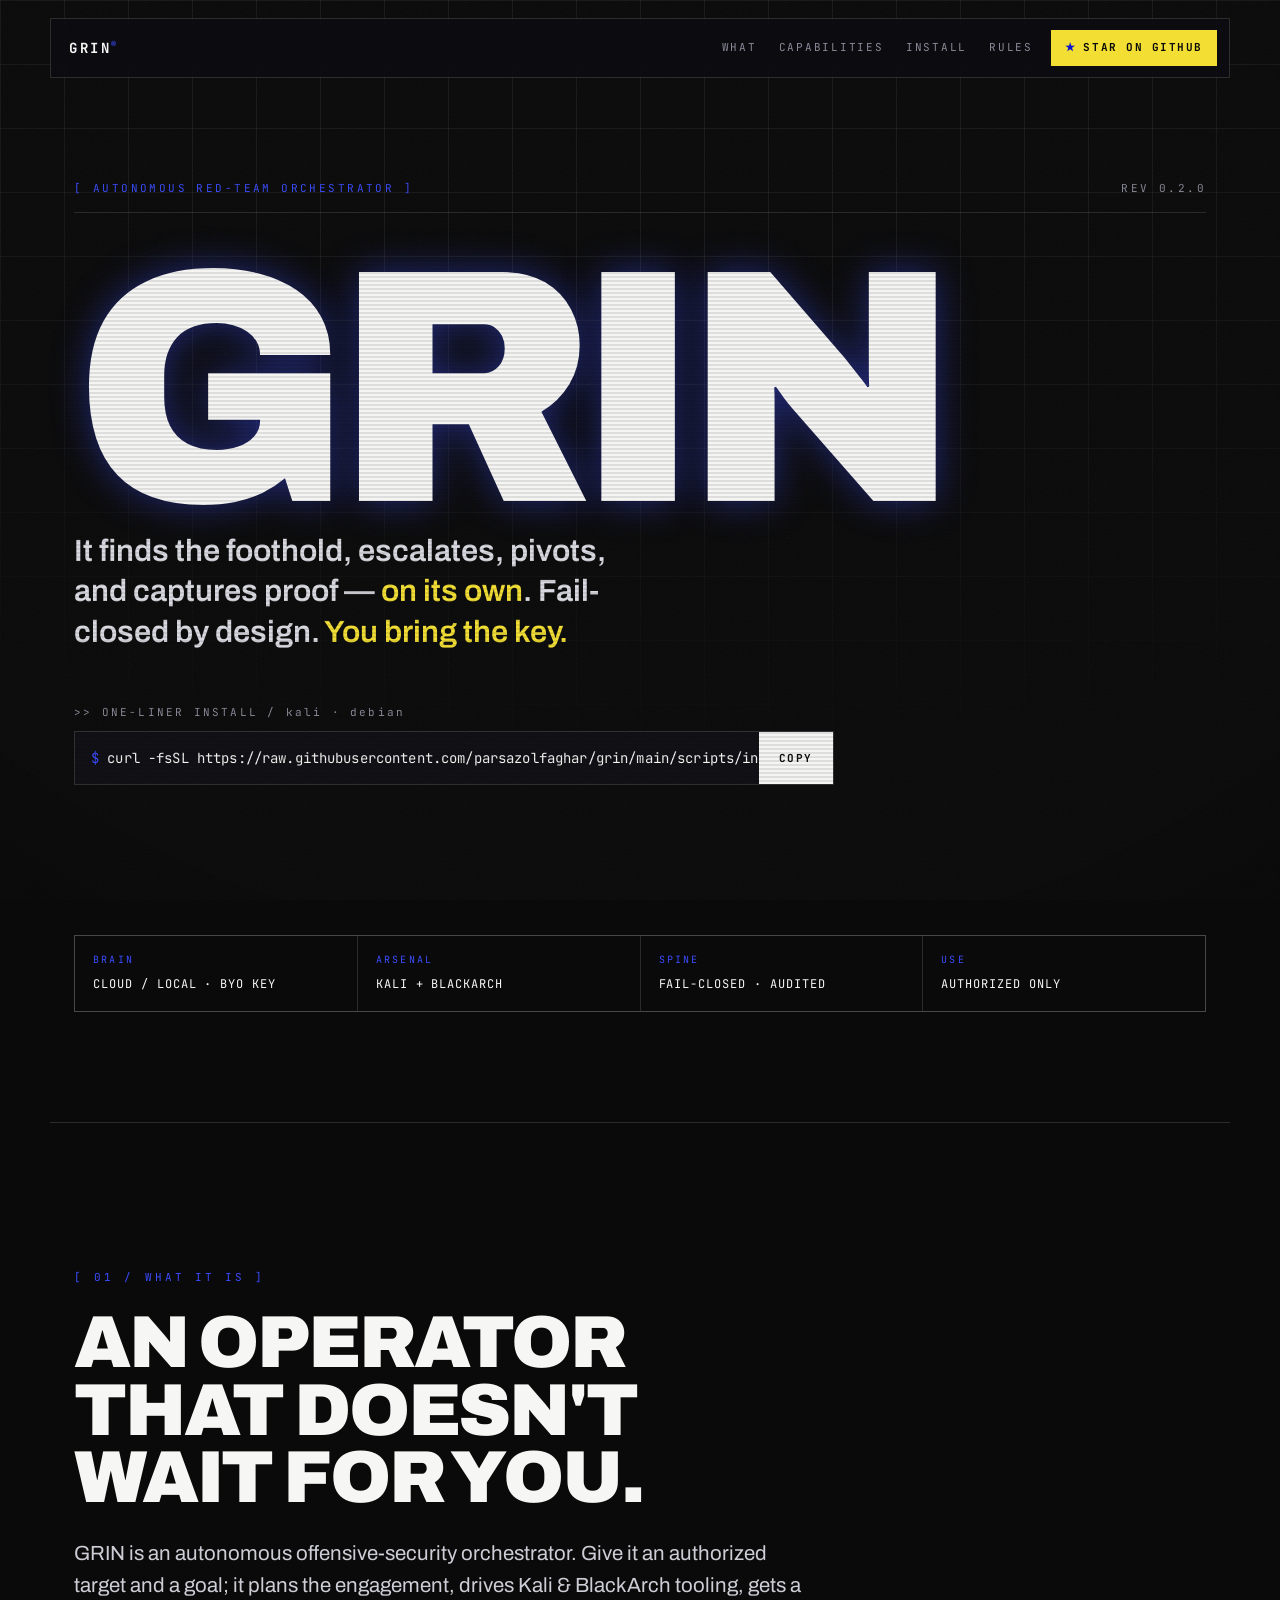
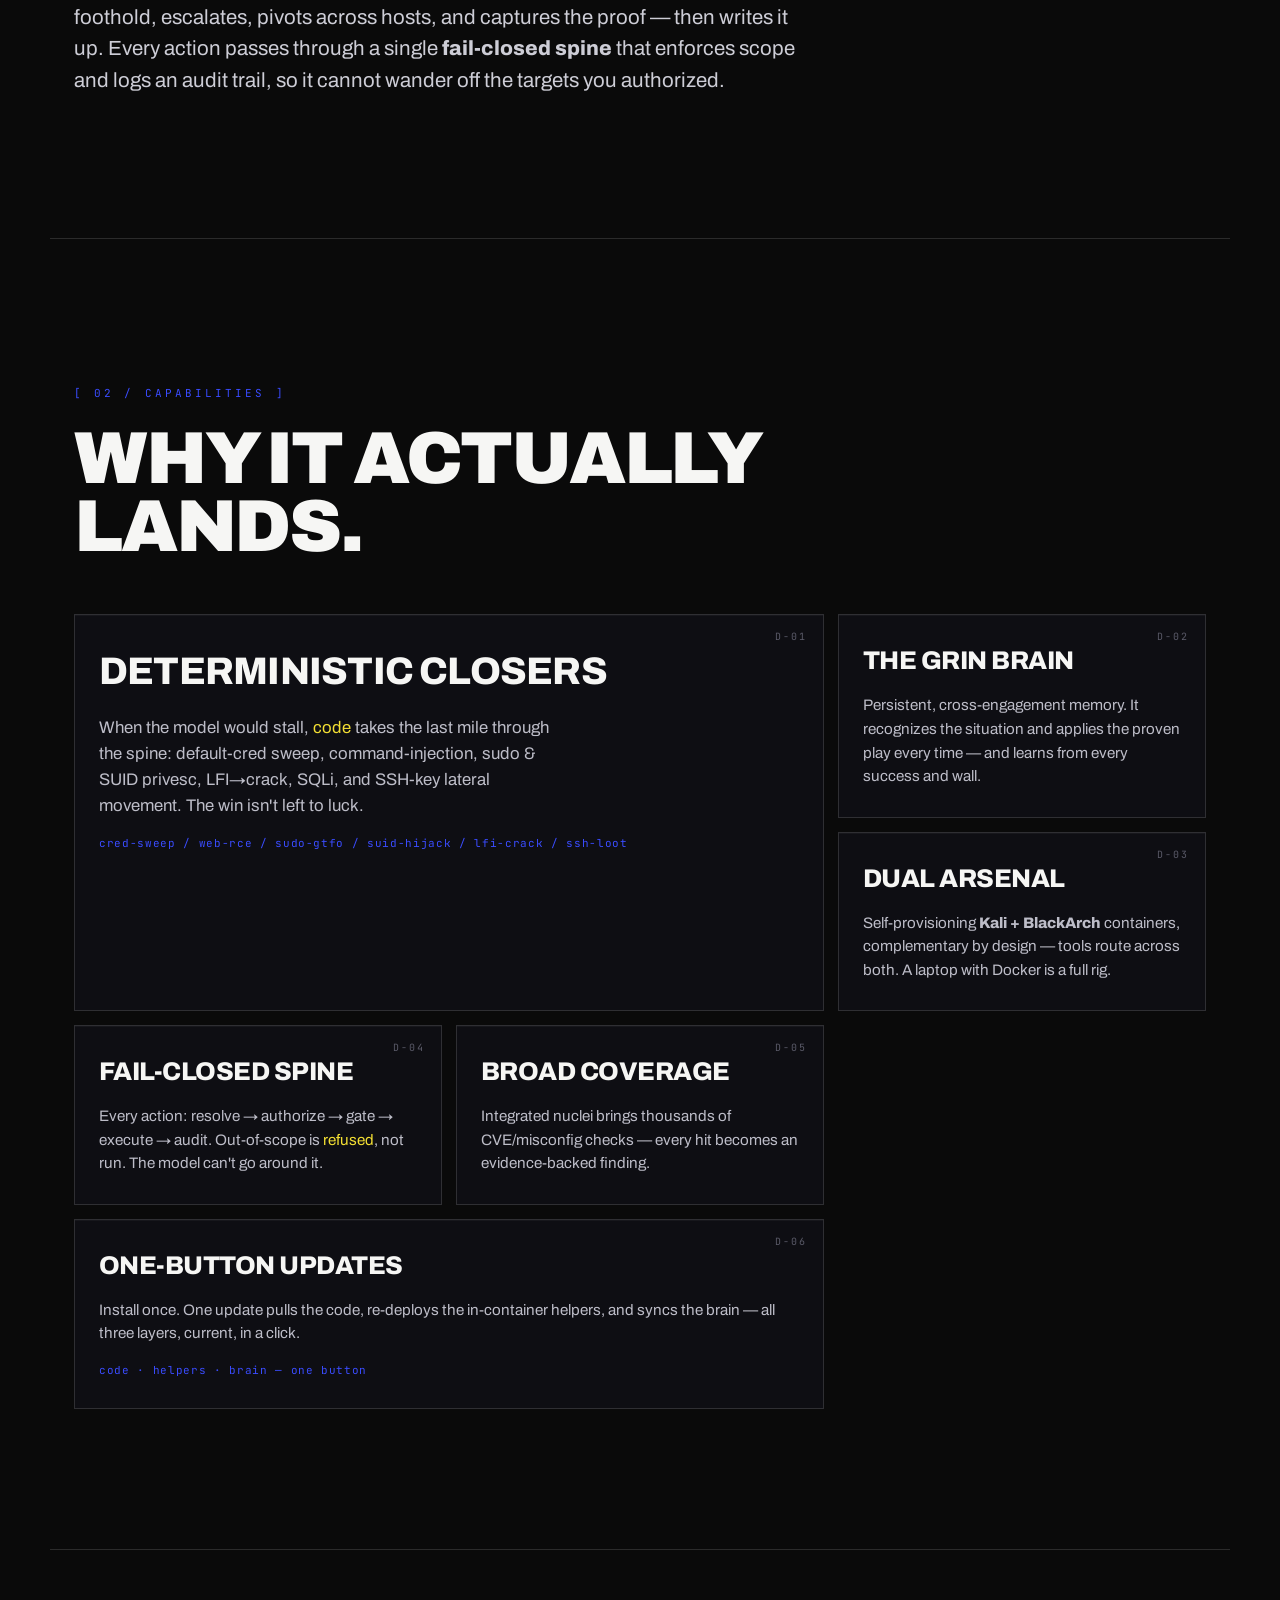
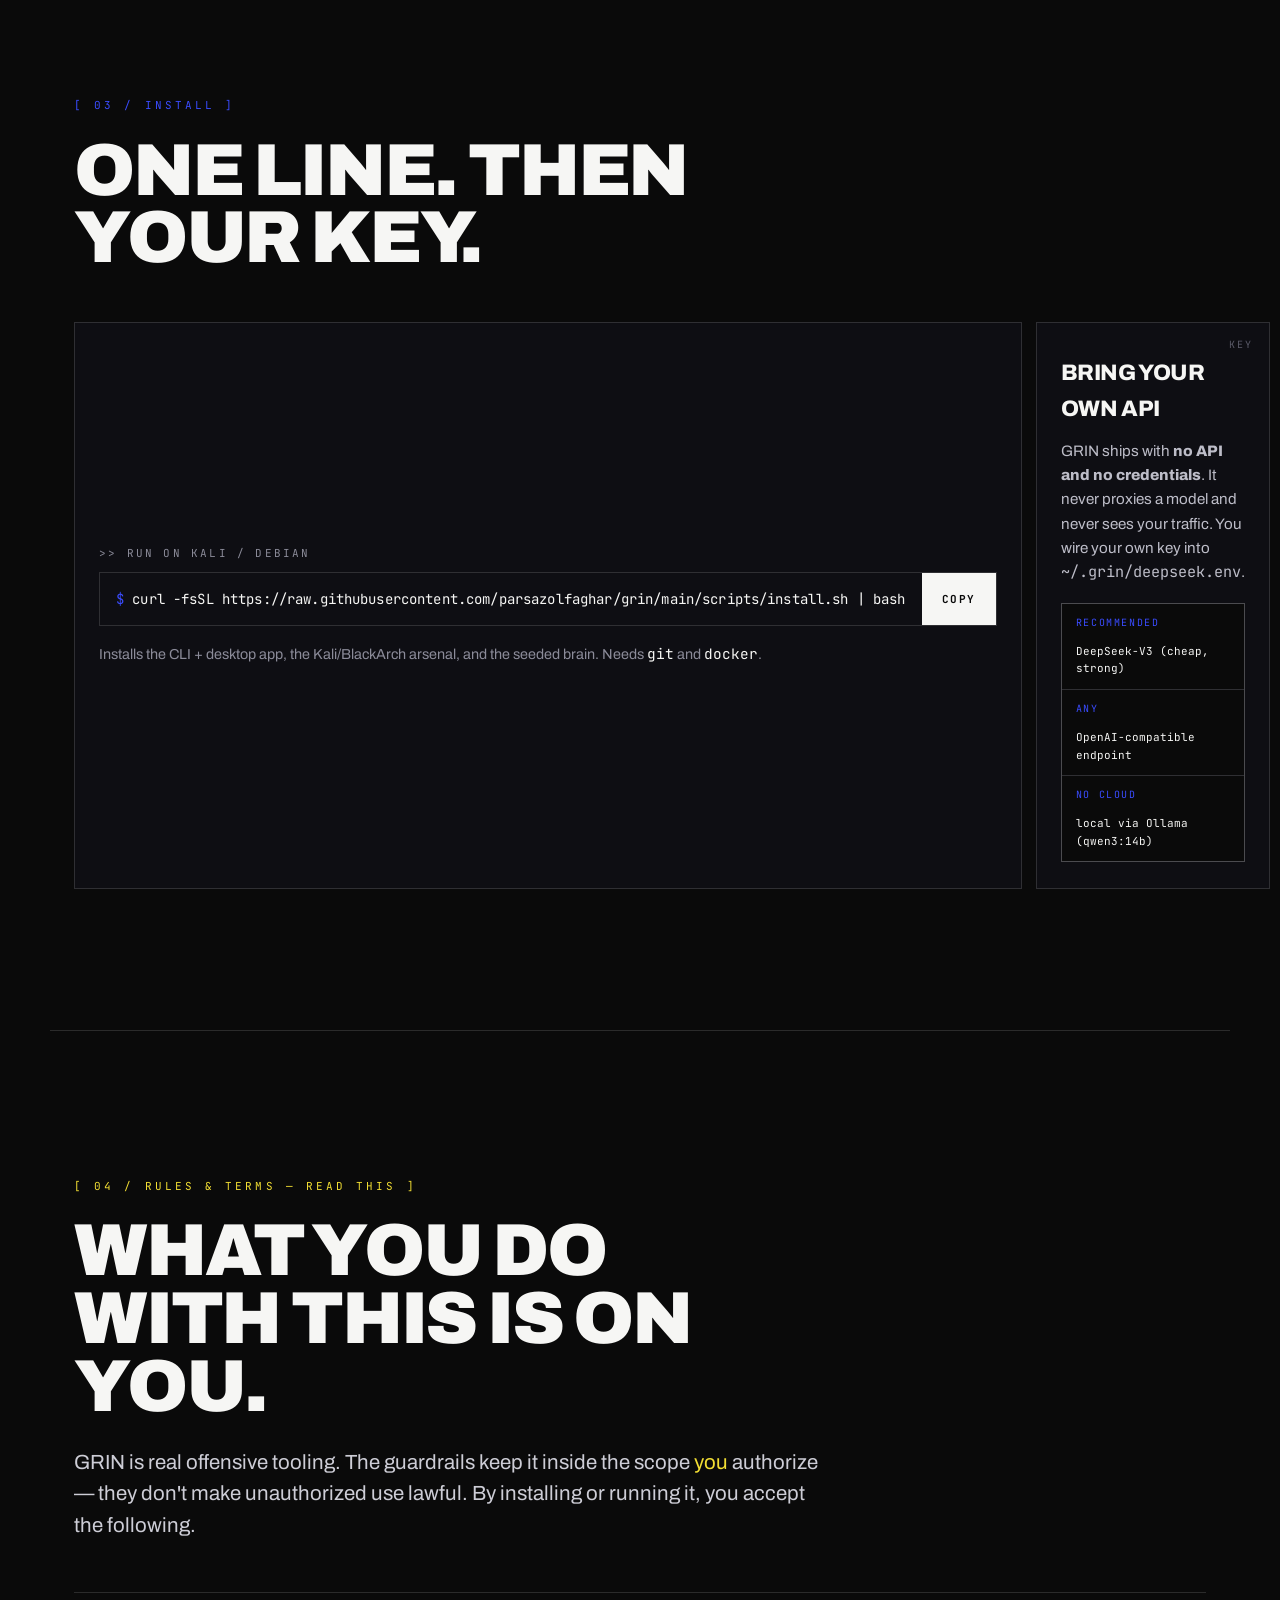
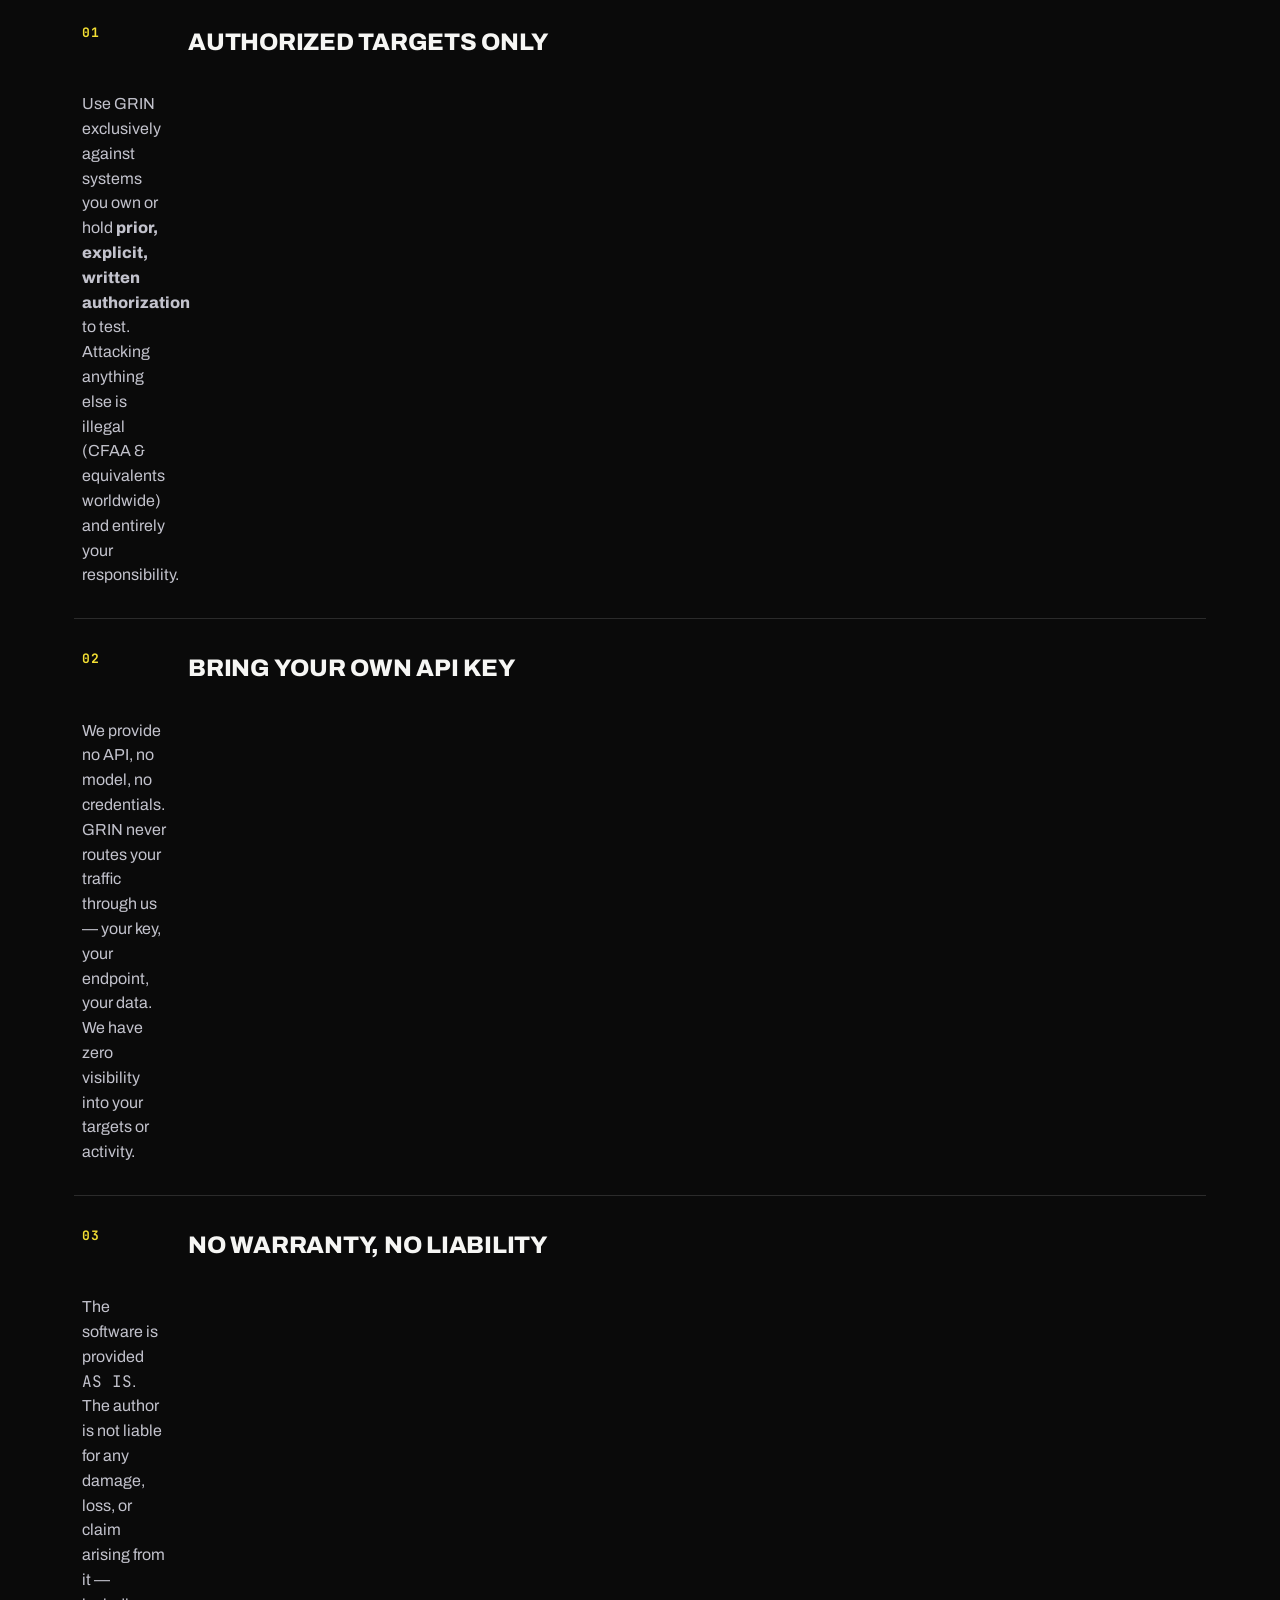
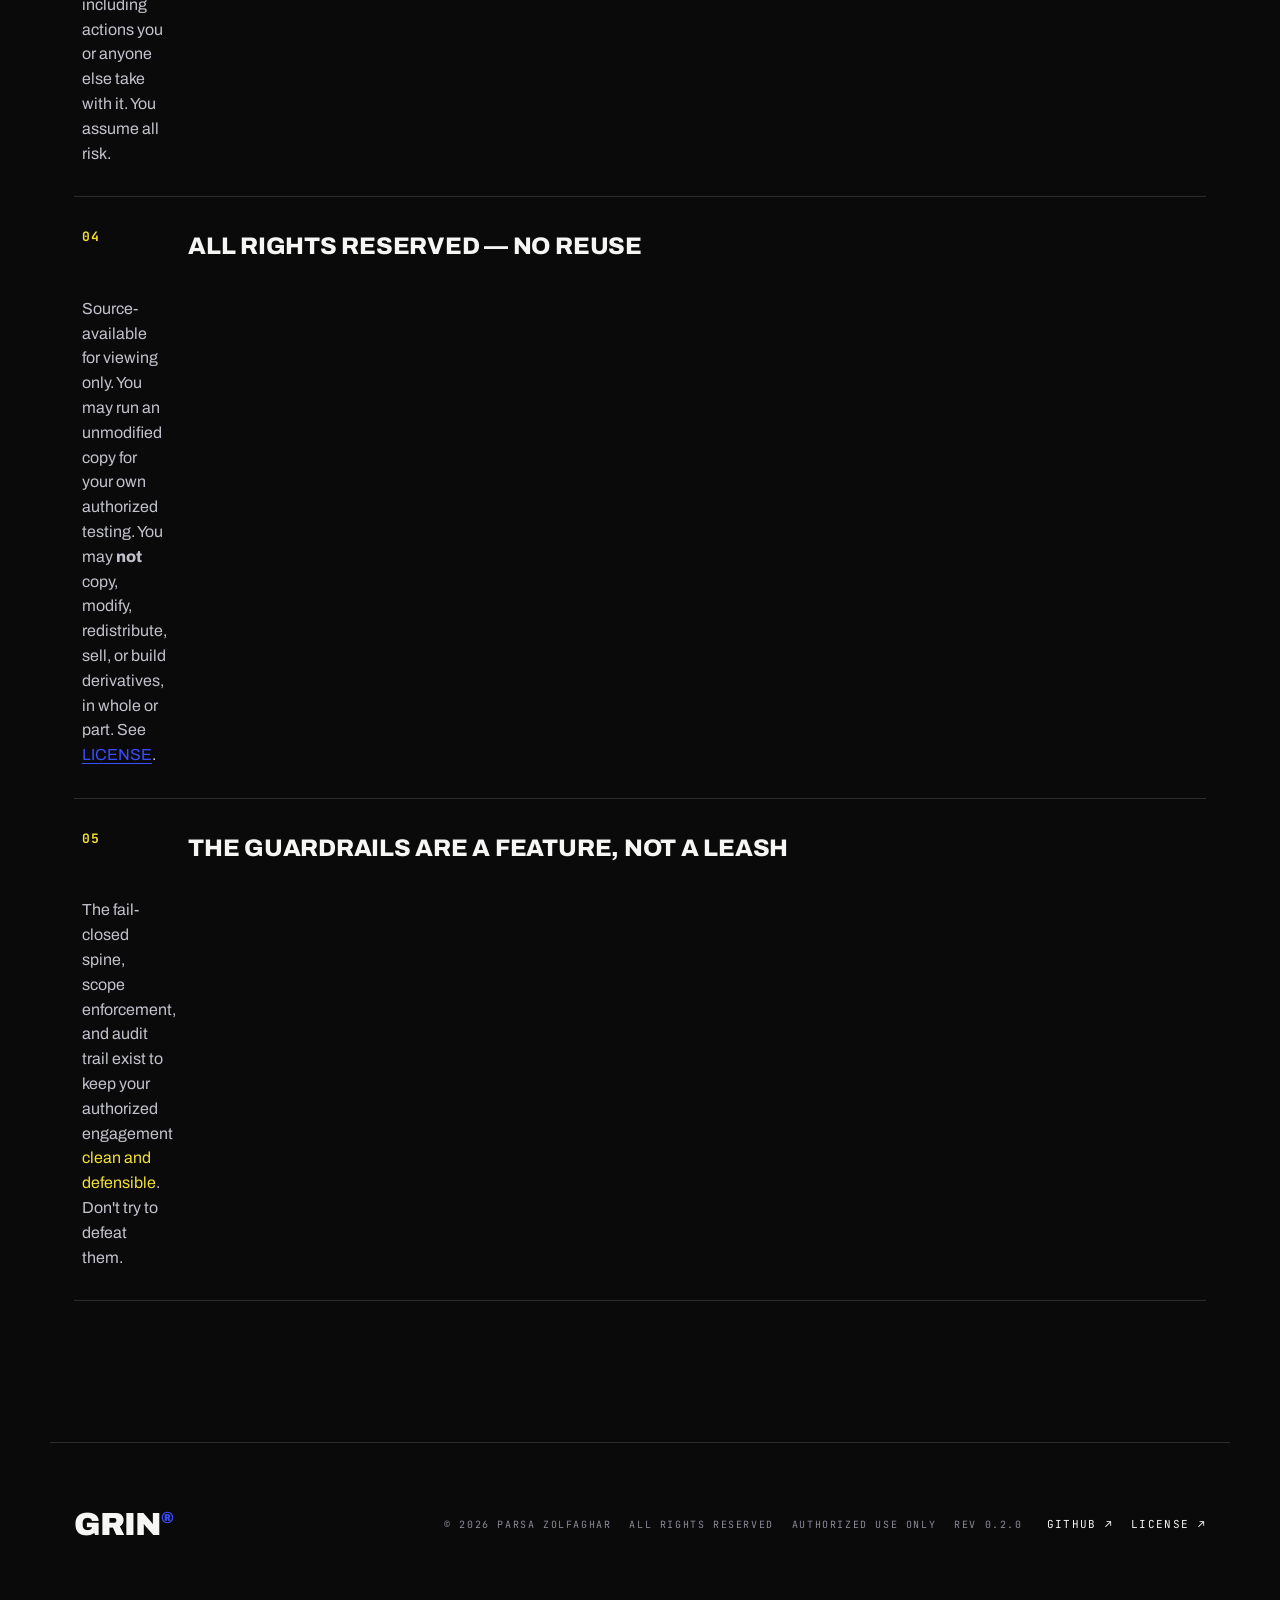
==== site/index.html @ a7bfc1ae "feat(site): GRIN landing page + public one-liner bootstrap + tightened LICENSE site/ — static one-pa" ====
<!doctype html>
<html lang="en">
<head>
<meta charset="utf-8">
<meta name="viewport" content="width=device-width, initial-scale=1">
<title>GRIN // autonomous red-team orchestrator</title>
<meta name="description" content="GRIN — an autonomous, fail-closed red-team orchestrator. Deterministic exploit closers, a learning brain, Kali+BlackArch arsenal. Bring your own API key. Authorized testing only.">
<meta property="og:title" content="GRIN // autonomous red-team orchestrator">
<meta property="og:description" content="Deterministic exploit closers. A learning brain. Kali+BlackArch arsenal. Fail-closed by design. Bring your own key.">
<meta property="og:type" content="website">
<meta name="theme-color" content="#0a0a0a">
<link rel="icon" href="data:image/svg+xml,%3Csvg xmlns='http://www.w3.org/2000/svg' viewBox='0 0 32 32'%3E%3Crect width='32' height='32' fill='%230a0a0a'/%3E%3Ctext x='16' y='23' font-family='monospace' font-size='20' font-weight='bold' fill='%23f3df33' text-anchor='middle'%3EG%3C/text%3E%3C/svg%3E">
<link rel="preconnect" href="https://fonts.googleapis.com">
<link rel="preconnect" href="https://fonts.gstatic.com" crossorigin>
<link href="https://fonts.googleapis.com/css2?family=Archivo:wght@600;800;900&family=JetBrains+Mono:wght@400;500;700&display=swap" rel="stylesheet">
<link rel="stylesheet" href="style.css">
<script>document.documentElement.className+=" js";</script>
</head>
<body>

<!-- fixed analog-degradation overlays (pointer-events none) -->
<div class="fx fx-grid" aria-hidden="true"></div>
<div class="fx fx-scan" aria-hidden="true"></div>
<div class="fx fx-noise" aria-hidden="true"></div>
<div class="fx fx-vignette" aria-hidden="true"></div>

<!-- floating telemetry nav -->
<nav class="nav" aria-label="primary">
  <a class="nav-mark" href="#top">GRIN<sup>®</sup></a>
  <div class="nav-links">
    <a href="#what">WHAT</a>
    <a href="#caps">CAPABILITIES</a>
    <a href="#install">INSTALL</a>
    <a href="#rules">RULES</a>
  </div>
  <a class="nav-star" href="https://github.com/parsazolfaghar/grin" target="_blank" rel="noopener">
    <span class="star">★</span> STAR ON GITHUB
  </a>
  <button class="nav-burger" aria-label="menu" aria-expanded="false"><span></span><span></span></button>
</nav>
<div class="navmodal" hidden>
  <a href="#what">WHAT</a><a href="#caps">CAPABILITIES</a><a href="#install">INSTALL</a>
  <a href="#rules">RULES</a>
  <a class="navmodal-star" href="https://github.com/parsazolfaghar/grin" target="_blank" rel="noopener">★ STAR ON GITHUB</a>
</div>

<main id="top">

<!-- ░░ HERO ░░ -->
<header class="hero">
  <div class="hero-meta reveal">
    <span>[ AUTONOMOUS RED-TEAM ORCHESTRATOR ]</span>
    <span class="blink">REV 0.2.0</span>
  </div>

  <h1 class="hero-word reveal">GRIN</h1>

  <p class="hero-tag reveal">
    It finds the foothold, escalates, pivots, and captures proof &mdash;
    <em>on its own</em>. Fail-closed by design. <span class="hl">You bring the key.</span>
  </p>

  <div class="hero-cmd reveal">
    <div class="cmd-label">&gt;&gt; ONE-LINER INSTALL <span class="dim">/ kali · debian</span></div>
    <div class="cmd-row">
      <code id="cmd">curl -fsSL https://raw.githubusercontent.com/parsazolfaghar/grin/main/scripts/install.sh | bash</code>
      <button class="cmd-copy" data-copy="#cmd" aria-label="copy install command">COPY</button>
    </div>
  </div>

  <div class="hero-cta reveal">
    <a class="btn btn-primary" href="https://github.com/parsazolfaghar/grin" target="_blank" rel="noopener">
      STAR ON GITHUB <span class="btn-ico">★</span>
    </a>
    <a class="btn btn-ghost" href="#rules">READ THE RULES <span class="btn-ico">↓</span></a>
  </div>

  <dl class="hero-tele reveal">
    <div><dt>BRAIN</dt><dd>CLOUD / LOCAL · BYO&nbsp;KEY</dd></div>
    <div><dt>ARSENAL</dt><dd>KALI&nbsp;+&nbsp;BLACKARCH</dd></div>
    <div><dt>SPINE</dt><dd>FAIL-CLOSED · AUDITED</dd></div>
    <div><dt>USE</dt><dd>AUTHORIZED&nbsp;ONLY</dd></div>
  </dl>
</header>

<hr class="rule">

<!-- ░░ WHAT ░░ -->
<section id="what" class="band">
  <div class="band-head reveal">
    <span class="eyebrow">[ 01 / WHAT IT IS ]</span>
    <h2>An operator that doesn't wait for you.</h2>
  </div>
  <p class="lead reveal">
    GRIN is an autonomous offensive-security orchestrator. Give it an authorized target and a goal;
    it plans the engagement, drives Kali &amp; BlackArch tooling, gets a foothold, escalates,
    pivots across hosts, and captures the proof &mdash; then writes it up. Every action passes through
    a single <strong>fail-closed spine</strong> that enforces scope and logs an audit trail, so it
    cannot wander off the targets you authorized.
  </p>
</section>

<hr class="rule">

<!-- ░░ CAPABILITIES ░░ -->
<section id="caps" class="band">
  <div class="band-head reveal">
    <span class="eyebrow">[ 02 / CAPABILITIES ]</span>
    <h2>Why it actually lands.</h2>
  </div>

  <div class="bento">
    <article class="cell cell-lg reveal">
      <div class="cell-id">D-01</div>
      <h3>Deterministic closers</h3>
      <p>When the model would stall, <em>code</em> takes the last mile through the spine: default-cred
      sweep, command-injection, sudo &amp; SUID privesc, LFI&rarr;crack, SQLi, and SSH-key lateral
      movement. The win isn't left to luck.</p>
      <samp class="cell-tags">cred-sweep / web-rce / sudo-gtfo / suid-hijack / lfi-crack / ssh-loot</samp>
    </article>

    <article class="cell reveal">
      <div class="cell-id">D-02</div>
      <h3>The Grin Brain</h3>
      <p>Persistent, cross-engagement memory. It recognizes the situation and applies the proven play
      every time &mdash; and learns from every success and wall.</p>
    </article>

    <article class="cell reveal">
      <div class="cell-id">D-03</div>
      <h3>Dual arsenal</h3>
      <p>Self-provisioning <strong>Kali + BlackArch</strong> containers, complementary by design &mdash;
      tools route across both. A laptop with Docker is a full rig.</p>
    </article>

    <article class="cell reveal">
      <div class="cell-id">D-04</div>
      <h3>Fail-closed spine</h3>
      <p>Every action: resolve &rarr; authorize &rarr; gate &rarr; execute &rarr; audit. Out-of-scope
      is <span class="hl">refused</span>, not run. The model can't go around it.</p>
    </article>

    <article class="cell reveal">
      <div class="cell-id">D-05</div>
      <h3>Broad coverage</h3>
      <p>Integrated nuclei brings thousands of CVE/misconfig checks &mdash; every hit becomes an
      evidence-backed finding.</p>
    </article>

    <article class="cell cell-wide reveal">
      <div class="cell-id">D-06</div>
      <h3>One-button updates</h3>
      <p>Install once. One update pulls the code, re-deploys the in-container helpers, and syncs the
      brain &mdash; all three layers, current, in a click.</p>
      <samp class="cell-tags">code · helpers · brain &mdash; one button</samp>
    </article>
  </div>
</section>

<hr class="rule">

<!-- ░░ INSTALL ░░ -->
<section id="install" class="band">
  <div class="band-head reveal">
    <span class="eyebrow">[ 03 / INSTALL ]</span>
    <h2>One line. Then your key.</h2>
  </div>

  <div class="install-grid">
    <div class="install-cmd reveal">
      <div class="cmd-label">&gt;&gt; RUN ON KALI / DEBIAN</div>
      <div class="cmd-row">
        <code id="cmd2">curl -fsSL https://raw.githubusercontent.com/parsazolfaghar/grin/main/scripts/install.sh | bash</code>
        <button class="cmd-copy" data-copy="#cmd2" aria-label="copy install command">COPY</button>
      </div>
      <p class="install-note">Installs the CLI + desktop app, the Kali/BlackArch arsenal, and the
      seeded brain. Needs <samp>git</samp> and <samp>docker</samp>.</p>
    </div>

    <aside class="install-key reveal">
      <div class="cell-id">KEY</div>
      <h3>Bring your own API</h3>
      <p>GRIN ships with <strong>no API and no credentials</strong>. It never proxies a model and
      never sees your traffic. You wire your own key into <samp>~/.grin/deepseek.env</samp>.</p>
      <dl class="models">
        <div><dt>RECOMMENDED</dt><dd>DeepSeek-V3 (cheap, strong)</dd></div>
        <div><dt>ANY</dt><dd>OpenAI-compatible endpoint</dd></div>
        <div><dt>NO CLOUD</dt><dd>local via Ollama (qwen3:14b)</dd></div>
      </dl>
    </aside>
  </div>
</section>

<hr class="rule">

<!-- ░░ RULES / POLICY ░░ -->
<section id="rules" class="band band-rules">
  <div class="band-head reveal">
    <span class="eyebrow eyebrow-warn">[ 04 / RULES &amp; TERMS — READ THIS ]</span>
    <h2>What you do with this is on you.</h2>
    <p class="lead">GRIN is real offensive tooling. The guardrails keep it inside the scope
    <em>you</em> authorize &mdash; they don't make unauthorized use lawful. By installing or running
    it, you accept the following.</p>
  </div>

  <ol class="terms">
    <li class="reveal"><span class="t-no">01</span>
      <h4>Authorized targets only</h4>
      <p>Use GRIN exclusively against systems you own or hold <strong>prior, explicit, written
      authorization</strong> to test. Attacking anything else is illegal (CFAA &amp; equivalents
      worldwide) and entirely your responsibility.</p>
    </li>
    <li class="reveal"><span class="t-no">02</span>
      <h4>Bring your own API key</h4>
      <p>We provide no API, no model, no credentials. GRIN never routes your traffic through us &mdash;
      your key, your endpoint, your data. We have zero visibility into your targets or activity.</p>
    </li>
    <li class="reveal"><span class="t-no">03</span>
      <h4>No warranty, no liability</h4>
      <p>The software is provided <samp>AS IS</samp>. The author is not liable for any damage, loss,
      or claim arising from it &mdash; including actions you or anyone else take with it. You assume
      all risk.</p>
    </li>
    <li class="reveal"><span class="t-no">04</span>
      <h4>All rights reserved &mdash; no reuse</h4>
      <p>Source-available for viewing only. You may run an unmodified copy for your own authorized
      testing. You may <strong>not</strong> copy, modify, redistribute, sell, or build derivatives,
      in whole or part. See <a href="https://github.com/parsazolfaghar/grin/blob/main/LICENSE" target="_blank" rel="noopener">LICENSE</a>.</p>
    </li>
    <li class="reveal"><span class="t-no">05</span>
      <h4>The guardrails are a feature, not a leash</h4>
      <p>The fail-closed spine, scope enforcement, and audit trail exist to keep your authorized
      engagement <em>clean and defensible</em>. Don't try to defeat them.</p>
    </li>
  </ol>
</section>

</main>

<footer class="foot">
  <div class="foot-mark">GRIN<sup>®</sup></div>
  <div class="foot-meta">
    <span>© 2026 PARSA ZOLFAGHAR</span>
    <span>ALL RIGHTS RESERVED</span>
    <span>AUTHORIZED USE ONLY</span>
    <span>REV 0.2.0</span>
  </div>
  <div class="foot-links">
    <a href="https://github.com/parsazolfaghar/grin" target="_blank" rel="noopener">GITHUB ↗</a>
    <a href="https://github.com/parsazolfaghar/grin/blob/main/LICENSE" target="_blank" rel="noopener">LICENSE ↗</a>
  </div>
</footer>

<script src="app.js" defer></script>
</body>
</html>
---- site/style.css ----
/* GRIN // tactical-telemetry brutalism in the Grin CRT palette.
   near-black phosphor base · Grin blue + yellow accents · scanlines · blueprint grid · mono telemetry.
   Sharp 90° geometry (no radius). High-end motion: scroll reveals, spring beziers, kinetic hovers. */

:root{
  --bg:#0a0a0a; --bg2:#0e0e13; --panel:#101019;
  --ink:#f6f6f4; --dim:#8b8b99; --faint:#5a5a68;
  --blue:#3a4cff; --blue-deep:#0a14cf; --blue-glow:rgba(58,76,255,.45);
  --yellow:#f3df33; --yellow-dim:#c9b81f;
  --line:rgba(246,246,244,.14); --line-2:rgba(246,246,244,.07);
  --mono:"JetBrains Mono",ui-monospace,monospace;
  --grot:"Archivo",system-ui,sans-serif;
  --ease:cubic-bezier(.16,1,.3,1);
  --maxw:1180px;
}

*{box-sizing:border-box;margin:0;padding:0}
html{scroll-behavior:smooth}
body{
  background:var(--bg); color:var(--ink); font-family:var(--grot);
  font-size:16px; line-height:1.6; -webkit-font-smoothing:antialiased;
  overflow-x:hidden;
}
a{color:inherit;text-decoration:none}
em{font-style:normal;color:var(--yellow)}
strong{font-weight:800}
.hl{color:var(--yellow)}
.dim{color:var(--dim)}
samp{font-family:var(--mono)}

/* ── fixed analog overlays ───────────────────────────────────────────────── */
.fx{position:fixed;inset:0;pointer-events:none;z-index:60}
.fx-grid{
  z-index:0;
  background:
    linear-gradient(var(--line-2) 1px,transparent 1px) 0 0/100% 64px,
    linear-gradient(90deg,var(--line-2) 1px,transparent 1px) 0 0/64px 100%;
  mask-image:radial-gradient(120% 90% at 50% 0%,#000 35%,transparent 100%);
}
.fx-scan{background:repeating-linear-gradient(0deg,transparent 0 2px,rgba(0,0,0,.16) 2px 4px);opacity:.55;mix-blend-mode:multiply}
.fx-noise{
  opacity:.04;
  background-image:url("data:image/svg+xml,%3Csvg xmlns='http://www.w3.org/2000/svg' width='160' height='160'%3E%3Cfilter id='n'%3E%3CfeTurbulence type='fractalNoise' baseFrequency='0.85' numOctaves='2'/%3E%3C/filter%3E%3Crect width='100%25' height='100%25' filter='url(%23n)'/%3E%3C/svg%3E");
}
.fx-vignette{background:radial-gradient(120% 120% at 50% 40%,transparent 55%,rgba(0,0,0,.6) 100%)}

main,.nav,.foot{position:relative;z-index:1}

/* ── nav ─────────────────────────────────────────────────────────────────── */
.nav{
  position:fixed;top:18px;left:50%;transform:translateX(-50%);
  z-index:70; width:min(var(--maxw),calc(100% - 28px));
  display:flex;align-items:center;gap:18px;
  padding:11px 12px 11px 18px;
  background:rgba(12,12,18,.72);backdrop-filter:blur(14px);
  border:1px solid var(--line);
}
.nav-mark{font-family:var(--mono);font-weight:700;letter-spacing:.18em;font-size:14px;color:var(--ink)}
.nav-mark sup{color:var(--blue);font-size:.6em}
.nav-links{display:flex;gap:22px;margin-left:auto;font-family:var(--mono);font-size:11px;letter-spacing:.16em}
.nav-links a{color:var(--dim);transition:color .3s var(--ease)}
.nav-links a:hover{color:var(--ink)}
.nav-star{
  font-family:var(--mono);font-size:11px;letter-spacing:.14em;font-weight:700;
  color:var(--bg);background:var(--yellow);padding:9px 14px;
  display:inline-flex;align-items:center;gap:7px;
  transition:transform .35s var(--ease),background .3s var(--ease);
}
.nav-star:hover{background:#fff;transform:translateY(-1px)}
.nav-star .star{color:var(--blue-deep)}
.nav-burger{display:none;flex-direction:column;gap:5px;background:none;border:0;cursor:pointer;padding:6px;margin-left:auto}
.nav-burger span{width:22px;height:2px;background:var(--ink);transition:transform .4s var(--ease),opacity .3s}
.nav-burger[aria-expanded="true"] span:first-child{transform:translateY(7px) rotate(45deg)}
.nav-burger[aria-expanded="true"] span:last-child{transform:translateY(-0px) rotate(-45deg)}

.navmodal{
  position:fixed;inset:0;z-index:65;display:flex;flex-direction:column;
  align-items:center;justify-content:center;gap:8px;
  background:rgba(8,8,12,.94);backdrop-filter:blur(20px);
  font-family:var(--mono);letter-spacing:.18em;
}
.navmodal[hidden]{display:none}   /* beat the class rule so it's truly hidden until toggled */
.navmodal a{font-size:24px;padding:14px;color:var(--ink)}
.navmodal-star{color:var(--yellow)}

/* ── shared rhythm ───────────────────────────────────────────────────────── */
.band{max-width:var(--maxw);margin:0 auto;padding:clamp(70px,11vw,150px) 24px}
.rule{border:0;border-top:1px solid var(--line);max-width:var(--maxw);margin:0 auto}
.eyebrow{
  font-family:var(--mono);font-size:11px;letter-spacing:.28em;color:var(--blue);
  display:inline-block;margin-bottom:22px;
}
.eyebrow-warn{color:var(--yellow)}
.band-head h2{
  font-family:var(--grot);font-weight:900;text-transform:uppercase;
  font-size:clamp(2.2rem,6vw,4.6rem);line-height:.92;letter-spacing:-.03em;max-width:14ch;
}
.lead{font-size:clamp(1rem,1.6vw,1.32rem);color:#cdcdd6;max-width:62ch;margin-top:26px;line-height:1.55}

/* ── hero ────────────────────────────────────────────────────────────────── */
.hero{
  max-width:var(--maxw);margin:0 auto;
  padding:clamp(130px,20vh,220px) 24px clamp(60px,9vw,110px);
  min-height:100dvh;display:flex;flex-direction:column;justify-content:center;
}
.hero-meta{display:flex;justify-content:space-between;font-family:var(--mono);font-size:11px;letter-spacing:.22em;color:var(--dim);border-bottom:1px solid var(--line);padding-bottom:14px}
.hero-meta span:first-child{color:var(--blue)}
.blink{animation:blink 1.4s steps(2,end) infinite}
@keyframes blink{50%{opacity:.2}}
.hero-word{
  font-family:var(--grot);font-weight:900;text-transform:uppercase;
  font-size:clamp(5.5rem,26vw,21rem);line-height:.8;letter-spacing:-.05em;
  margin:clamp(18px,4vw,44px) 0 0;color:var(--ink);
  text-shadow:0 0 38px var(--blue-glow);
}
.hero-tag{font-size:clamp(1.15rem,2.4vw,2rem);max-width:30ch;line-height:1.32;color:#dadae2;margin-top:8px;font-weight:600}
.hero-cmd{margin-top:clamp(30px,5vw,52px);max-width:760px}
.cmd-label{font-family:var(--mono);font-size:11px;letter-spacing:.2em;color:var(--dim);margin-bottom:9px}
.cmd-row{display:flex;border:1px solid var(--line);background:var(--bg2)}
.cmd-row code{
  font-family:var(--mono);font-size:clamp(11px,1.45vw,14px);color:var(--ink);
  padding:15px 16px;overflow-x:auto;white-space:nowrap;flex:1;letter-spacing:.01em;
}
.cmd-row code::before{content:"$ ";color:var(--blue)}
.cmd-copy{
  font-family:var(--mono);font-size:11px;font-weight:700;letter-spacing:.14em;cursor:pointer;
  background:var(--ink);color:var(--bg);border:0;padding:0 20px;
  transition:background .3s var(--ease),color .3s var(--ease);
}
.cmd-copy:hover{background:var(--yellow)}
.cmd-copy.done{background:var(--blue);color:#fff}
.hero-cta{display:flex;flex-wrap:wrap;gap:14px;margin-top:30px}
.hero-tele{
  display:grid;grid-template-columns:repeat(4,1fr);gap:1px;background:var(--line);
  border:1px solid var(--line);margin-top:clamp(40px,6vw,64px);
}
.hero-tele>div{background:var(--bg);padding:16px 18px}
.hero-tele dt{font-family:var(--mono);font-size:10px;letter-spacing:.22em;color:var(--blue);margin-bottom:7px}
.hero-tele dd{font-family:var(--mono);font-size:12px;letter-spacing:.08em;color:var(--ink)}

/* ── buttons ─────────────────────────────────────────────────────────────── */
.btn{
  font-family:var(--mono);font-size:12px;font-weight:700;letter-spacing:.14em;text-transform:uppercase;
  display:inline-flex;align-items:center;gap:14px;padding:15px 20px;border:1px solid var(--ink);
  transition:transform .4s var(--ease),background .3s var(--ease),color .3s var(--ease),border-color .3s var(--ease);
}
.btn:active{transform:scale(.97)}
.btn-ico{display:inline-grid;place-items:center;width:24px;height:24px;border:1px solid currentColor;font-size:13px;transition:transform .4s var(--ease)}
.btn-primary{background:var(--yellow);color:var(--bg);border-color:var(--yellow)}
.btn-primary:hover{background:#fff;border-color:#fff;transform:translateY(-2px)}
.btn-primary:hover .btn-ico{transform:translate(2px,-2px)}
.btn-ghost{background:transparent;color:var(--ink)}
.btn-ghost:hover{background:var(--ink);color:var(--bg)}
.btn-ghost:hover .btn-ico{transform:translateY(2px)}

/* ── bento ───────────────────────────────────────────────────────────────── */
.bento{display:grid;grid-template-columns:repeat(6,1fr);gap:14px;margin-top:54px}
.cell{
  grid-column:span 2;background:var(--bg2);border:1px solid var(--line);
  padding:26px 24px 28px;position:relative;
  box-shadow:inset 0 1px 0 rgba(255,255,255,.04);
  transition:transform .5s var(--ease),border-color .4s var(--ease),background .4s var(--ease);
}
.cell:hover{transform:translateY(-4px);border-color:var(--blue);background:#0d0d18}
.cell-lg{grid-column:span 4;grid-row:span 2}
.cell-wide{grid-column:span 4}
.cell-id{font-family:var(--mono);font-size:10px;letter-spacing:.2em;color:var(--faint);position:absolute;top:14px;right:16px}
.cell h3{font-family:var(--grot);font-weight:800;font-size:clamp(1.15rem,2vw,1.7rem);letter-spacing:-.02em;margin-bottom:12px;text-transform:uppercase}
.cell p{font-size:.95rem;color:#bdbdc8;line-height:1.55}
.cell-lg h3{font-size:clamp(1.7rem,3vw,2.6rem)}
.cell-lg p{font-size:1.05rem;max-width:46ch}
.cell-tags{display:block;margin-top:16px;font-size:11px;letter-spacing:.06em;color:var(--blue)}

/* ── install ─────────────────────────────────────────────────────────────── */
.install-grid{display:grid;grid-template-columns:1.5fr 1fr;gap:14px;margin-top:50px}
.install-cmd{border:1px solid var(--line);background:var(--bg2);padding:26px 24px;display:flex;flex-direction:column;justify-content:center}
.install-note{font-size:.9rem;color:var(--dim);margin-top:16px}
.install-note samp{color:var(--ink)}
.install-key{border:1px solid var(--line);background:var(--bg2);padding:26px 24px;position:relative}
.install-key h3{font-family:var(--grot);font-weight:800;text-transform:uppercase;font-size:1.4rem;letter-spacing:-.02em;margin:6px 0 12px}
.install-key p{font-size:.95rem;color:#bdbdc8}
.models{display:grid;gap:1px;background:var(--line);border:1px solid var(--line);margin-top:18px}
.models>div{background:var(--bg);padding:11px 14px;display:flex;justify-content:space-between;gap:12px;flex-wrap:wrap}
.models dt{font-family:var(--mono);font-size:10px;letter-spacing:.16em;color:var(--blue)}
.models dd{font-family:var(--mono);font-size:11px;color:var(--ink)}

/* ── rules ───────────────────────────────────────────────────────────────── */
.band-rules .lead{color:#cdcdd6}
.terms{list-style:none;margin-top:50px;border-top:1px solid var(--line)}
.terms li{
  display:grid;grid-template-columns:84px 1fr;gap:22px;
  padding:30px 8px;border-bottom:1px solid var(--line);align-items:start;
  transition:background .4s var(--ease);
}
.terms li:hover{background:var(--bg2)}
.t-no{font-family:var(--mono);font-size:13px;font-weight:700;letter-spacing:.1em;color:var(--yellow)}
.terms h4{font-family:var(--grot);font-weight:800;text-transform:uppercase;font-size:clamp(1.05rem,2vw,1.5rem);letter-spacing:-.01em;margin-bottom:9px}
.terms p{font-size:1rem;color:#c2c2cc;max-width:70ch;line-height:1.55}
.terms a{color:var(--blue);border-bottom:1px solid var(--blue)}

/* ── footer ──────────────────────────────────────────────────────────────── */
.foot{max-width:var(--maxw);margin:0 auto;padding:56px 24px 80px;border-top:1px solid var(--line);display:flex;flex-wrap:wrap;align-items:center;gap:24px}
.foot-mark{font-family:var(--grot);font-weight:900;font-size:2rem;letter-spacing:-.03em}
.foot-mark sup{color:var(--blue);font-size:.5em}
.foot-meta{display:flex;flex-wrap:wrap;gap:18px;font-family:var(--mono);font-size:10px;letter-spacing:.16em;color:var(--dim);margin-left:auto}
.foot-links{display:flex;gap:18px;font-family:var(--mono);font-size:11px;letter-spacing:.12em}
.foot-links a{color:var(--ink);transition:color .3s}
.foot-links a:hover{color:var(--yellow)}

/* ── scroll reveal (JS-gated: if JS is off/slow, content is fully visible, never blank) ───── */
.js .reveal{opacity:0;transform:translateY(26px);filter:blur(6px);transition:opacity .8s var(--ease),transform .8s var(--ease),filter .8s var(--ease)}
.reveal.in{opacity:1;transform:none;filter:none}

/* ── responsive ──────────────────────────────────────────────────────────── */
@media(max-width:880px){
  .bento{grid-template-columns:repeat(2,1fr)}
  .cell,.cell-lg,.cell-wide{grid-column:span 2;grid-row:auto}
  .install-grid{grid-template-columns:1fr}
}
@media(max-width:680px){
  .nav-links,.nav-star{display:none}
  .nav-burger{display:flex}
  .hero-tele{grid-template-columns:repeat(2,1fr)}
  .bento{grid-template-columns:1fr}
  .cell,.cell-lg,.cell-wide{grid-column:span 1}
  .terms li{grid-template-columns:1fr;gap:8px}
  .foot-meta{margin-left:0}
}
@media(prefers-reduced-motion:reduce){
  .reveal{opacity:1;transform:none;filter:none;transition:none}
  .blink{animation:none}
  *{scroll-behavior:auto}
}
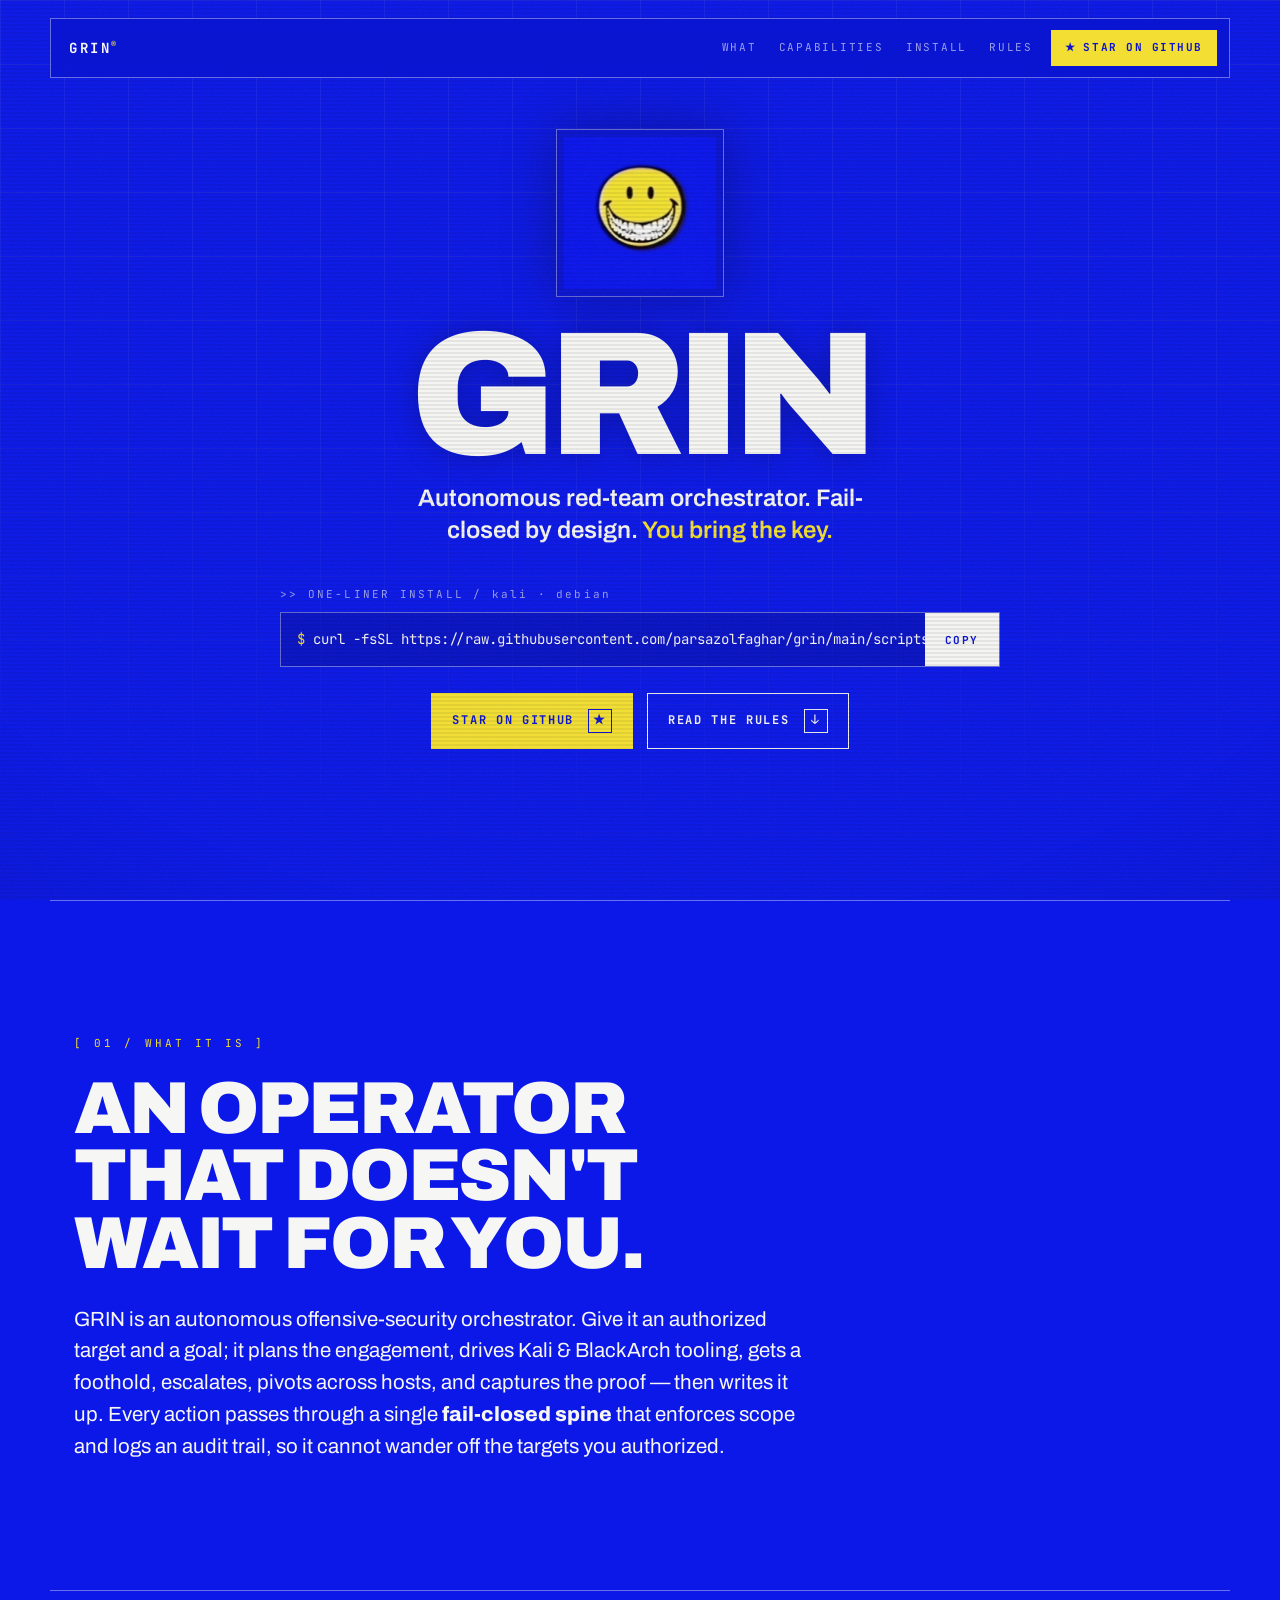
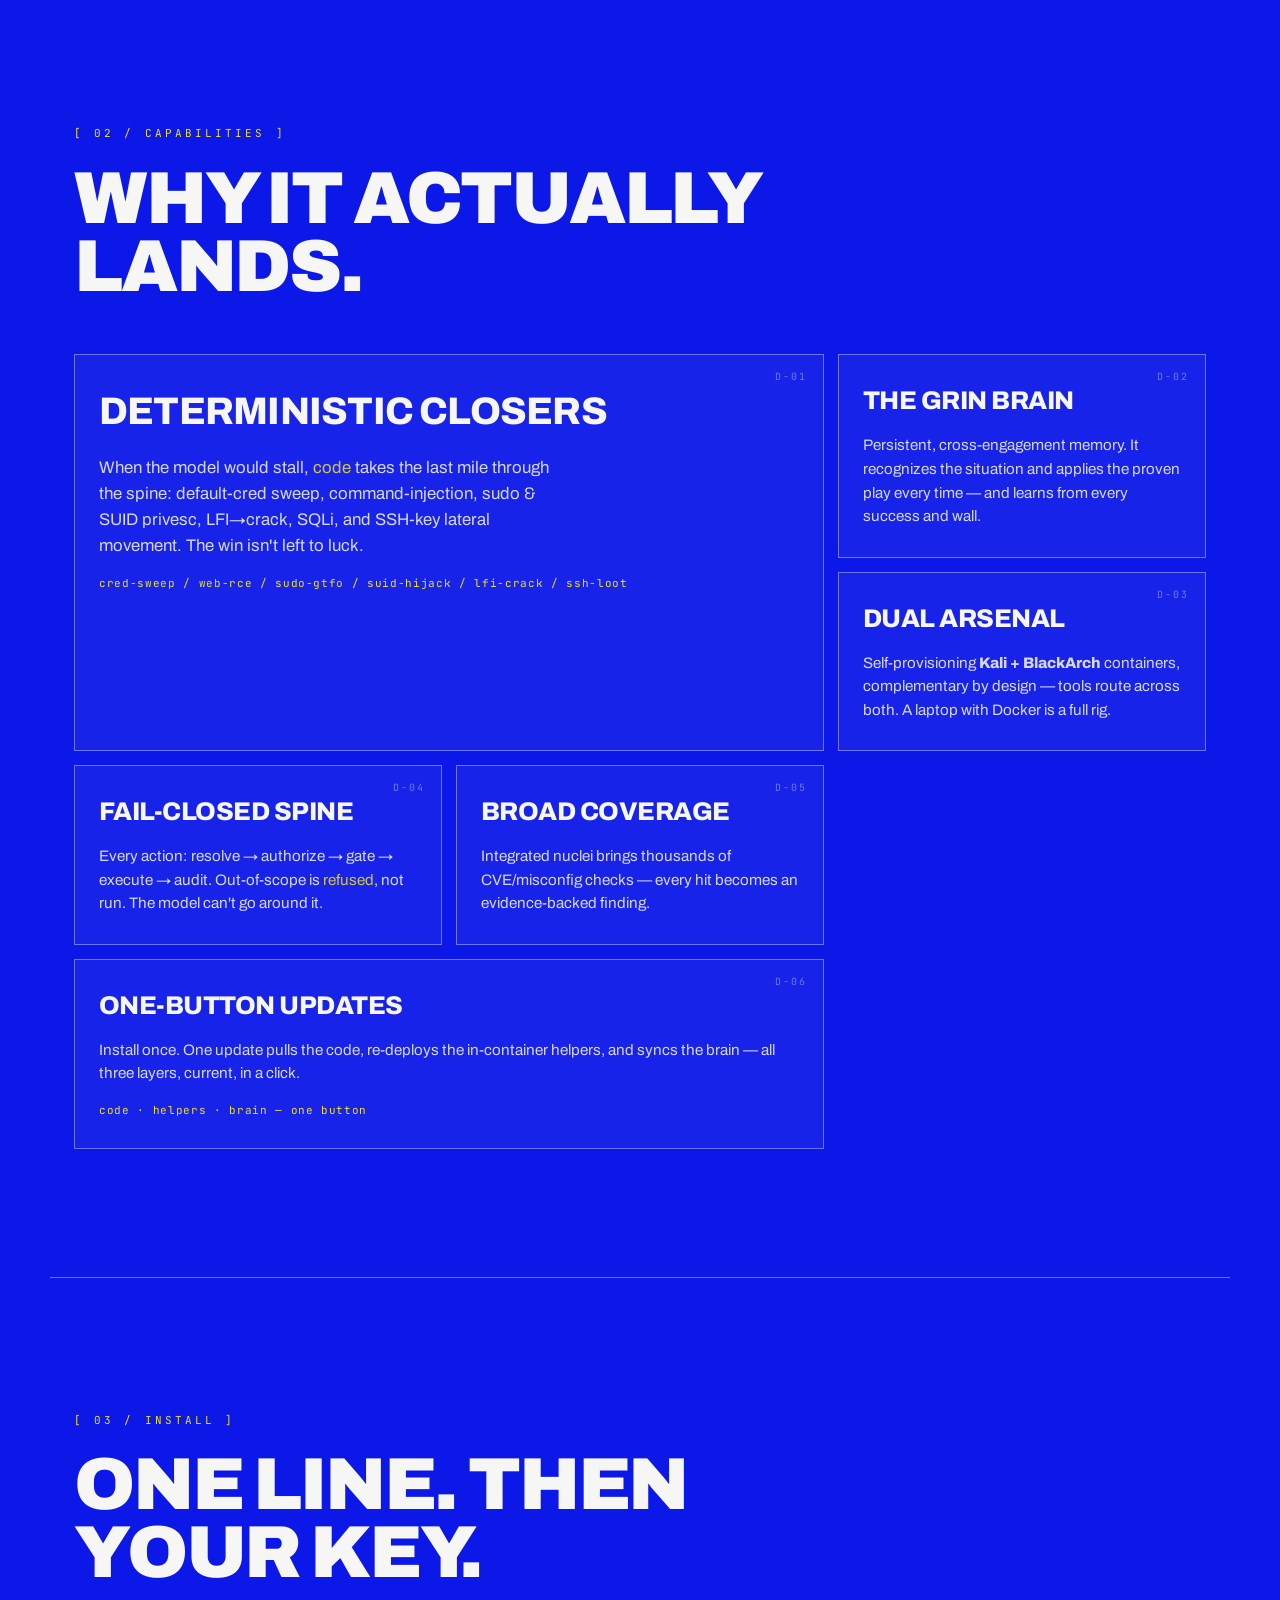
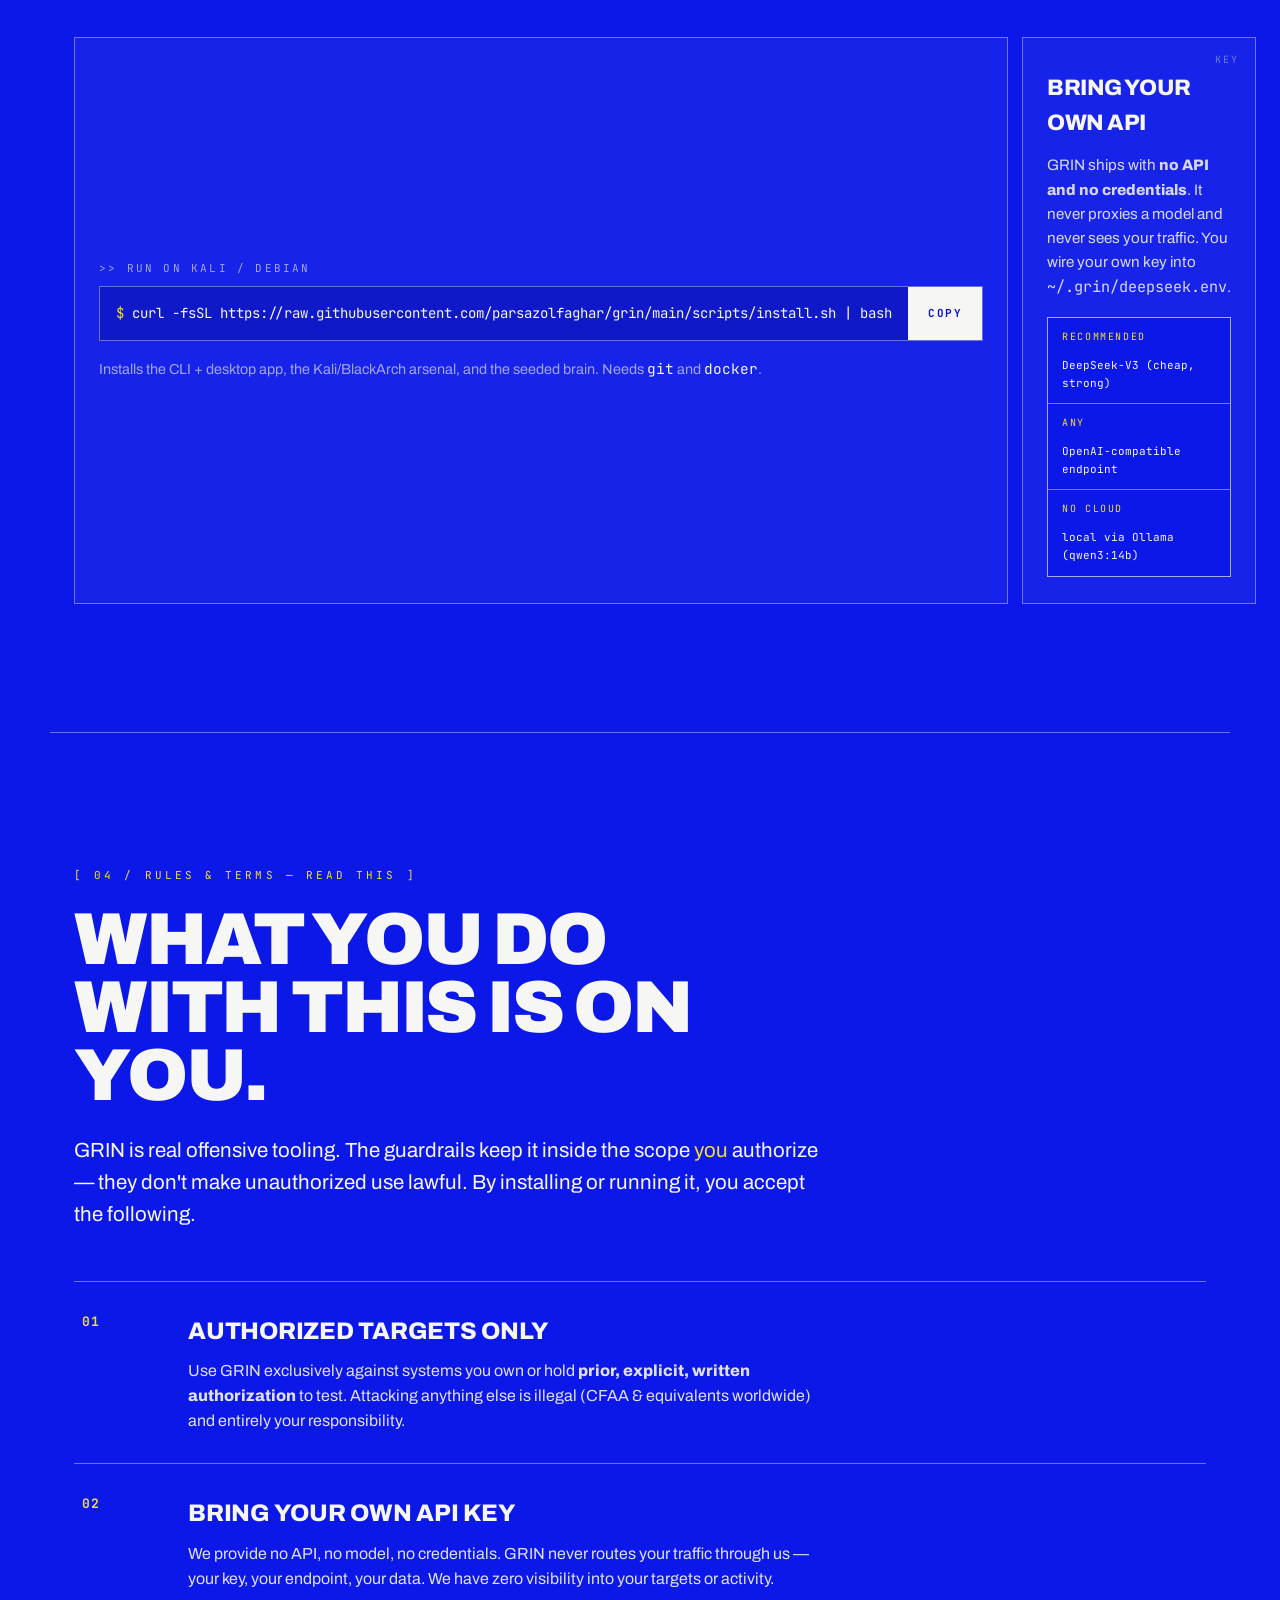
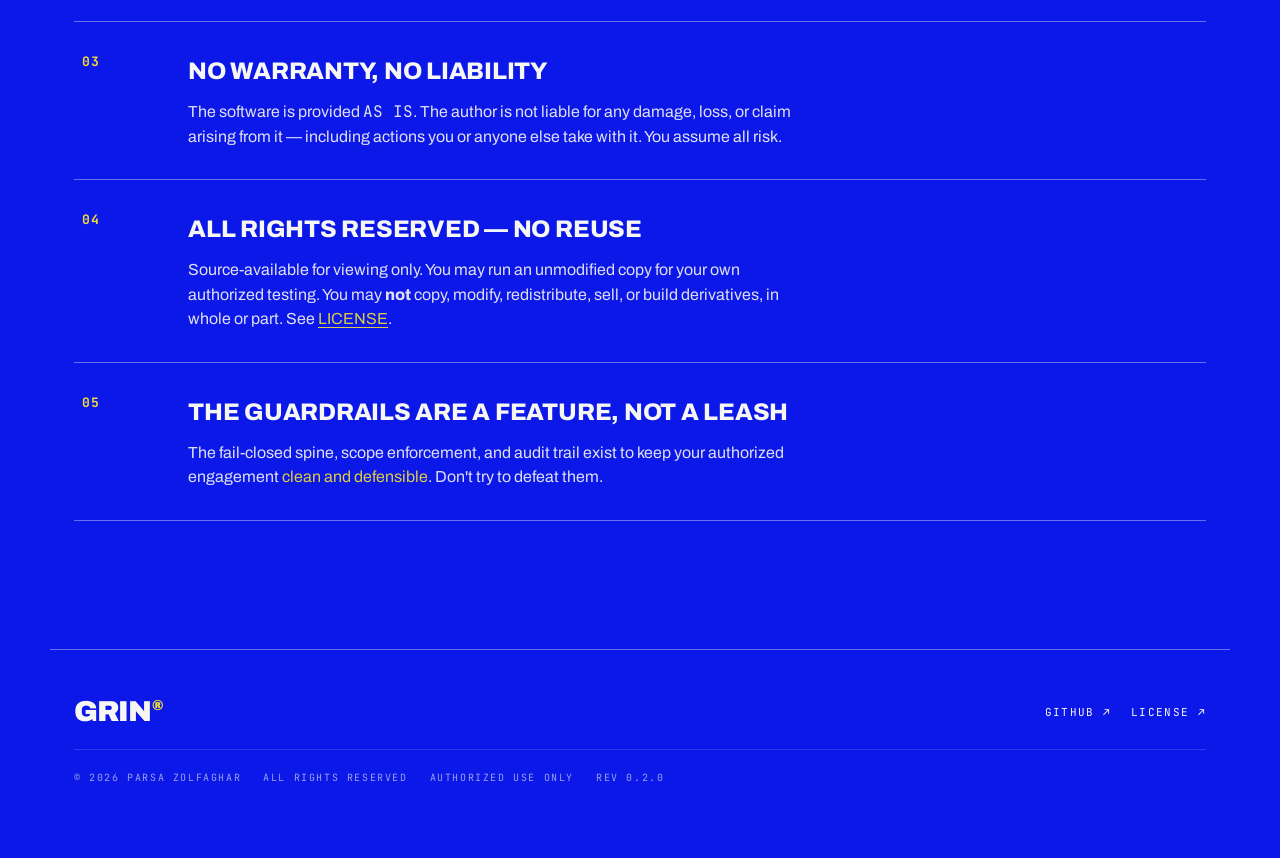
==== commit e8b8b05c: "fix(site): match Grin's identity — electric-blue CRT, real logo, aligned policy + footer - Recolor t" ====
--- a/site/index.html
+++ b/site/index.html
@@ -48,16 +48,15 @@
 
 <!-- ░░ HERO ░░ -->
 <header class="hero">
-  <div class="hero-meta reveal">
-    <span>[ AUTONOMOUS RED-TEAM ORCHESTRATOR ]</span>
-    <span class="blink">REV 0.2.0</span>
+  <div class="hero-logo reveal">
+    <img src="logo.png" alt="GRIN — CRT smiley logo" width="168" height="168">
   </div>
 
   <h1 class="hero-word reveal">GRIN</h1>
 
   <p class="hero-tag reveal">
-    It finds the foothold, escalates, pivots, and captures proof &mdash;
-    <em>on its own</em>. Fail-closed by design. <span class="hl">You bring the key.</span>
+    Autonomous red-team orchestrator. Fail-closed by design.
+    <span class="hl">You bring the key.</span>
   </p>
 
   <div class="hero-cmd reveal">
@@ -75,12 +74,7 @@
     <a class="btn btn-ghost" href="#rules">READ THE RULES <span class="btn-ico">↓</span></a>
   </div>
 
-  <dl class="hero-tele reveal">
-    <div><dt>BRAIN</dt><dd>CLOUD / LOCAL · BYO&nbsp;KEY</dd></div>
-    <div><dt>ARSENAL</dt><dd>KALI&nbsp;+&nbsp;BLACKARCH</dd></div>
-    <div><dt>SPINE</dt><dd>FAIL-CLOSED · AUDITED</dd></div>
-    <div><dt>USE</dt><dd>AUTHORIZED&nbsp;ONLY</dd></div>
-  </dl>
+  <div class="hero-scroll reveal">[ SCROLL <span class="blink">&#9662;</span> ]</div>
 </header>
 
 <hr class="rule">
@@ -205,32 +199,42 @@
 
   <ol class="terms">
     <li class="reveal"><span class="t-no">01</span>
-      <h4>Authorized targets only</h4>
-      <p>Use GRIN exclusively against systems you own or hold <strong>prior, explicit, written
-      authorization</strong> to test. Attacking anything else is illegal (CFAA &amp; equivalents
-      worldwide) and entirely your responsibility.</p>
+      <div class="t-body">
+        <h4>Authorized targets only</h4>
+        <p>Use GRIN exclusively against systems you own or hold <strong>prior, explicit, written
+        authorization</strong> to test. Attacking anything else is illegal (CFAA &amp; equivalents
+        worldwide) and entirely your responsibility.</p>
+      </div>
     </li>
     <li class="reveal"><span class="t-no">02</span>
-      <h4>Bring your own API key</h4>
-      <p>We provide no API, no model, no credentials. GRIN never routes your traffic through us &mdash;
-      your key, your endpoint, your data. We have zero visibility into your targets or activity.</p>
+      <div class="t-body">
+        <h4>Bring your own API key</h4>
+        <p>We provide no API, no model, no credentials. GRIN never routes your traffic through us &mdash;
+        your key, your endpoint, your data. We have zero visibility into your targets or activity.</p>
+      </div>
     </li>
     <li class="reveal"><span class="t-no">03</span>
-      <h4>No warranty, no liability</h4>
-      <p>The software is provided <samp>AS IS</samp>. The author is not liable for any damage, loss,
-      or claim arising from it &mdash; including actions you or anyone else take with it. You assume
-      all risk.</p>
+      <div class="t-body">
+        <h4>No warranty, no liability</h4>
+        <p>The software is provided <samp>AS IS</samp>. The author is not liable for any damage, loss,
+        or claim arising from it &mdash; including actions you or anyone else take with it. You assume
+        all risk.</p>
+      </div>
     </li>
     <li class="reveal"><span class="t-no">04</span>
-      <h4>All rights reserved &mdash; no reuse</h4>
-      <p>Source-available for viewing only. You may run an unmodified copy for your own authorized
-      testing. You may <strong>not</strong> copy, modify, redistribute, sell, or build derivatives,
-      in whole or part. See <a href="https://github.com/parsazolfaghar/grin/blob/main/LICENSE" target="_blank" rel="noopener">LICENSE</a>.</p>
+      <div class="t-body">
+        <h4>All rights reserved &mdash; no reuse</h4>
+        <p>Source-available for viewing only. You may run an unmodified copy for your own authorized
+        testing. You may <strong>not</strong> copy, modify, redistribute, sell, or build derivatives,
+        in whole or part. See <a href="https://github.com/parsazolfaghar/grin/blob/main/LICENSE" target="_blank" rel="noopener">LICENSE</a>.</p>
+      </div>
     </li>
     <li class="reveal"><span class="t-no">05</span>
-      <h4>The guardrails are a feature, not a leash</h4>
-      <p>The fail-closed spine, scope enforcement, and audit trail exist to keep your authorized
-      engagement <em>clean and defensible</em>. Don't try to defeat them.</p>
+      <div class="t-body">
+        <h4>The guardrails are a feature, not a leash</h4>
+        <p>The fail-closed spine, scope enforcement, and audit trail exist to keep your authorized
+        engagement <em>clean and defensible</em>. Don't try to defeat them.</p>
+      </div>
     </li>
   </ol>
 </section>
@@ -238,17 +242,19 @@
 </main>
 
 <footer class="foot">
-  <div class="foot-mark">GRIN<sup>®</sup></div>
+  <div class="foot-top">
+    <div class="foot-mark">GRIN<sup>®</sup></div>
+    <div class="foot-links">
+      <a href="https://github.com/parsazolfaghar/grin" target="_blank" rel="noopener">GITHUB ↗</a>
+      <a href="https://github.com/parsazolfaghar/grin/blob/main/LICENSE" target="_blank" rel="noopener">LICENSE ↗</a>
+    </div>
+  </div>
   <div class="foot-meta">
     <span>© 2026 PARSA ZOLFAGHAR</span>
     <span>ALL RIGHTS RESERVED</span>
     <span>AUTHORIZED USE ONLY</span>
     <span>REV 0.2.0</span>
   </div>
-  <div class="foot-links">
-    <a href="https://github.com/parsazolfaghar/grin" target="_blank" rel="noopener">GITHUB ↗</a>
-    <a href="https://github.com/parsazolfaghar/grin/blob/main/LICENSE" target="_blank" rel="noopener">LICENSE ↗</a>
-  </div>
 </footer>
 
 <script src="app.js" defer></script>
--- a/site/style.css
+++ b/site/style.css
@@ -1,13 +1,17 @@
-/* GRIN // tactical-telemetry brutalism in the Grin CRT palette.
-   near-black phosphor base · Grin blue + yellow accents · scanlines · blueprint grid · mono telemetry.
-   Sharp 90° geometry (no radius). High-end motion: scroll reveals, spring beziers, kinetic hovers. */
+/* GRIN // matches the app: electric-blue CRT, off-white phosphor text, yellow accent, white hairlines.
+   JetBrains Mono telemetry + Archivo Black wordmark. Sharp 90° geometry. Scroll-reveal motion. */
 
 :root{
-  --bg:#0a0a0a; --bg2:#0e0e13; --panel:#101019;
-  --ink:#f6f6f4; --dim:#8b8b99; --faint:#5a5a68;
-  --blue:#3a4cff; --blue-deep:#0a14cf; --blue-glow:rgba(58,76,255,.45);
-  --yellow:#f3df33; --yellow-dim:#c9b81f;
-  --line:rgba(246,246,244,.14); --line-2:rgba(246,246,244,.07);
+  --blue:#0b18e8;            /* app root background */
+  --blue-deep:#0a14cf;       /* app chrome / panels */
+  --blue-dark:#070f9e;       /* deepest, vignette */
+  --ink:#f6f6f4;             /* phosphor */
+  --dim:rgba(246,246,244,.62);
+  --faint:rgba(246,246,244,.40);
+  --yellow:#f3df33;
+  --line:rgba(246,246,244,.40);   /* the app's hairline */
+  --line-2:rgba(246,246,244,.14);
+  --panel:rgba(246,246,244,.05);
   --mono:"JetBrains Mono",ui-monospace,monospace;
   --grot:"Archivo",system-ui,sans-serif;
   --ease:cubic-bezier(.16,1,.3,1);
@@ -17,9 +21,8 @@
 *{box-sizing:border-box;margin:0;padding:0}
 html{scroll-behavior:smooth}
 body{
-  background:var(--bg); color:var(--ink); font-family:var(--grot);
-  font-size:16px; line-height:1.6; -webkit-font-smoothing:antialiased;
-  overflow-x:hidden;
+  background:var(--blue); color:var(--ink); font-family:var(--grot);
+  font-size:16px; line-height:1.6; -webkit-font-smoothing:antialiased; overflow-x:hidden;
 }
 a{color:inherit;text-decoration:none}
 em{font-style:normal;color:var(--yellow)}
@@ -28,42 +31,36 @@
 .dim{color:var(--dim)}
 samp{font-family:var(--mono)}
 
-/* ── fixed analog overlays ───────────────────────────────────────────────── */
+/* ── fixed CRT overlays ──────────────────────────────────────────────────── */
 .fx{position:fixed;inset:0;pointer-events:none;z-index:60}
 .fx-grid{
   z-index:0;
   background:
-    linear-gradient(var(--line-2) 1px,transparent 1px) 0 0/100% 64px,
-    linear-gradient(90deg,var(--line-2) 1px,transparent 1px) 0 0/64px 100%;
-  mask-image:radial-gradient(120% 90% at 50% 0%,#000 35%,transparent 100%);
+    linear-gradient(rgba(246,246,244,.06) 1px,transparent 1px) 0 0/100% 64px,
+    linear-gradient(90deg,rgba(246,246,244,.06) 1px,transparent 1px) 0 0/64px 100%;
+  mask-image:radial-gradient(130% 100% at 50% 0%,#000 40%,transparent 100%);
 }
-.fx-scan{background:repeating-linear-gradient(0deg,transparent 0 2px,rgba(0,0,0,.16) 2px 4px);opacity:.55;mix-blend-mode:multiply}
-.fx-noise{
-  opacity:.04;
-  background-image:url("data:image/svg+xml,%3Csvg xmlns='http://www.w3.org/2000/svg' width='160' height='160'%3E%3Cfilter id='n'%3E%3CfeTurbulence type='fractalNoise' baseFrequency='0.85' numOctaves='2'/%3E%3C/filter%3E%3Crect width='100%25' height='100%25' filter='url(%23n)'/%3E%3C/svg%3E");
-}
-.fx-vignette{background:radial-gradient(120% 120% at 50% 40%,transparent 55%,rgba(0,0,0,.6) 100%)}
+.fx-scan{background:repeating-linear-gradient(0deg,transparent 0 2px,rgba(0,0,0,.12) 2px 4px);opacity:.5;mix-blend-mode:multiply}
+.fx-noise{opacity:.05;background-image:url("data:image/svg+xml,%3Csvg xmlns='http://www.w3.org/2000/svg' width='160' height='160'%3E%3Cfilter id='n'%3E%3CfeTurbulence type='fractalNoise' baseFrequency='0.85' numOctaves='2'/%3E%3C/filter%3E%3Crect width='100%25' height='100%25' filter='url(%23n)'/%3E%3C/svg%3E")}
+.fx-vignette{background:radial-gradient(125% 125% at 50% 38%,transparent 52%,rgba(7,15,158,.62) 100%)}
 
 main,.nav,.foot{position:relative;z-index:1}
 
 /* ── nav ─────────────────────────────────────────────────────────────────── */
 .nav{
-  position:fixed;top:18px;left:50%;transform:translateX(-50%);
-  z-index:70; width:min(var(--maxw),calc(100% - 28px));
-  display:flex;align-items:center;gap:18px;
-  padding:11px 12px 11px 18px;
-  background:rgba(12,12,18,.72);backdrop-filter:blur(14px);
+  position:fixed;top:18px;left:50%;transform:translateX(-50%);z-index:70;
+  width:min(var(--maxw),calc(100% - 28px));display:flex;align-items:center;gap:18px;
+  padding:11px 12px 11px 18px;background:rgba(10,20,207,.78);backdrop-filter:blur(14px);
   border:1px solid var(--line);
 }
-.nav-mark{font-family:var(--mono);font-weight:700;letter-spacing:.18em;font-size:14px;color:var(--ink)}
-.nav-mark sup{color:var(--blue);font-size:.6em}
+.nav-mark{font-family:var(--mono);font-weight:700;letter-spacing:.18em;font-size:14px}
+.nav-mark sup{color:var(--yellow);font-size:.6em}
 .nav-links{display:flex;gap:22px;margin-left:auto;font-family:var(--mono);font-size:11px;letter-spacing:.16em}
 .nav-links a{color:var(--dim);transition:color .3s var(--ease)}
 .nav-links a:hover{color:var(--ink)}
 .nav-star{
-  font-family:var(--mono);font-size:11px;letter-spacing:.14em;font-weight:700;
-  color:var(--bg);background:var(--yellow);padding:9px 14px;
-  display:inline-flex;align-items:center;gap:7px;
+  font-family:var(--mono);font-size:11px;letter-spacing:.14em;font-weight:700;color:var(--blue-deep);
+  background:var(--yellow);padding:9px 14px;display:inline-flex;align-items:center;gap:7px;
   transition:transform .35s var(--ease),background .3s var(--ease);
 }
 .nav-star:hover{background:#fff;transform:translateY(-1px)}
@@ -71,143 +68,104 @@
 .nav-burger{display:none;flex-direction:column;gap:5px;background:none;border:0;cursor:pointer;padding:6px;margin-left:auto}
 .nav-burger span{width:22px;height:2px;background:var(--ink);transition:transform .4s var(--ease),opacity .3s}
 .nav-burger[aria-expanded="true"] span:first-child{transform:translateY(7px) rotate(45deg)}
-.nav-burger[aria-expanded="true"] span:last-child{transform:translateY(-0px) rotate(-45deg)}
-
+.nav-burger[aria-expanded="true"] span:last-child{transform:rotate(-45deg)}
 .navmodal{
-  position:fixed;inset:0;z-index:65;display:flex;flex-direction:column;
-  align-items:center;justify-content:center;gap:8px;
-  background:rgba(8,8,12,.94);backdrop-filter:blur(20px);
+  position:fixed;inset:0;z-index:65;display:flex;flex-direction:column;align-items:center;
+  justify-content:center;gap:8px;background:rgba(7,15,158,.96);backdrop-filter:blur(20px);
   font-family:var(--mono);letter-spacing:.18em;
 }
-.navmodal[hidden]{display:none}   /* beat the class rule so it's truly hidden until toggled */
-.navmodal a{font-size:24px;padding:14px;color:var(--ink)}
+.navmodal[hidden]{display:none}
+.navmodal a{font-size:24px;padding:14px}
 .navmodal-star{color:var(--yellow)}
 
 /* ── shared rhythm ───────────────────────────────────────────────────────── */
-.band{max-width:var(--maxw);margin:0 auto;padding:clamp(70px,11vw,150px) 24px}
+.band{max-width:var(--maxw);margin:0 auto;padding:clamp(64px,10vw,140px) 24px}
 .rule{border:0;border-top:1px solid var(--line);max-width:var(--maxw);margin:0 auto}
-.eyebrow{
-  font-family:var(--mono);font-size:11px;letter-spacing:.28em;color:var(--blue);
-  display:inline-block;margin-bottom:22px;
+.eyebrow{font-family:var(--mono);font-size:11px;letter-spacing:.28em;color:var(--yellow);display:inline-block;margin-bottom:22px}
+.eyebrow-warn{color:var(--yellow)}
+.band-head h2{font-family:var(--grot);font-weight:900;text-transform:uppercase;font-size:clamp(2.2rem,6vw,4.6rem);line-height:.92;letter-spacing:-.03em;max-width:14ch}
+.lead{font-size:clamp(1rem,1.6vw,1.32rem);color:var(--ink);max-width:62ch;margin-top:26px;line-height:1.55}
+
+/* ── hero (logo + one-liner, on the first screen) ────────────────────────── */
+.hero{
+  max-width:880px;margin:0 auto;padding:120px 24px 70px;min-height:100dvh;
+  display:flex;flex-direction:column;align-items:center;justify-content:center;text-align:center;
 }
-.eyebrow-warn{color:var(--yellow)}
-.band-head h2{
-  font-family:var(--grot);font-weight:900;text-transform:uppercase;
-  font-size:clamp(2.2rem,6vw,4.6rem);line-height:.92;letter-spacing:-.03em;max-width:14ch;
-}
-.lead{font-size:clamp(1rem,1.6vw,1.32rem);color:#cdcdd6;max-width:62ch;margin-top:26px;line-height:1.55}
-
-/* ── hero ────────────────────────────────────────────────────────────────── */
-.hero{
-  max-width:var(--maxw);margin:0 auto;
-  padding:clamp(130px,20vh,220px) 24px clamp(60px,9vw,110px);
-  min-height:100dvh;display:flex;flex-direction:column;justify-content:center;
-}
-.hero-meta{display:flex;justify-content:space-between;font-family:var(--mono);font-size:11px;letter-spacing:.22em;color:var(--dim);border-bottom:1px solid var(--line);padding-bottom:14px}
-.hero-meta span:first-child{color:var(--blue)}
-.blink{animation:blink 1.4s steps(2,end) infinite}
-@keyframes blink{50%{opacity:.2}}
-.hero-word{
-  font-family:var(--grot);font-weight:900;text-transform:uppercase;
-  font-size:clamp(5.5rem,26vw,21rem);line-height:.8;letter-spacing:-.05em;
-  margin:clamp(18px,4vw,44px) 0 0;color:var(--ink);
-  text-shadow:0 0 38px var(--blue-glow);
-}
-.hero-tag{font-size:clamp(1.15rem,2.4vw,2rem);max-width:30ch;line-height:1.32;color:#dadae2;margin-top:8px;font-weight:600}
-.hero-cmd{margin-top:clamp(30px,5vw,52px);max-width:760px}
-.cmd-label{font-family:var(--mono);font-size:11px;letter-spacing:.2em;color:var(--dim);margin-bottom:9px}
-.cmd-row{display:flex;border:1px solid var(--line);background:var(--bg2)}
-.cmd-row code{
-  font-family:var(--mono);font-size:clamp(11px,1.45vw,14px);color:var(--ink);
-  padding:15px 16px;overflow-x:auto;white-space:nowrap;flex:1;letter-spacing:.01em;
-}
-.cmd-row code::before{content:"$ ";color:var(--blue)}
-.cmd-copy{
-  font-family:var(--mono);font-size:11px;font-weight:700;letter-spacing:.14em;cursor:pointer;
-  background:var(--ink);color:var(--bg);border:0;padding:0 20px;
-  transition:background .3s var(--ease),color .3s var(--ease);
-}
+.hero-logo{width:clamp(120px,17vw,168px);aspect-ratio:1;border:1px solid var(--line);background:var(--blue-deep);padding:6px;box-shadow:0 0 50px rgba(0,0,0,.3)}
+.hero-logo img{width:100%;height:100%;object-fit:cover;display:block;image-rendering:auto}
+.hero-word{font-family:var(--grot);font-weight:900;text-transform:uppercase;font-size:clamp(4rem,15vw,11rem);line-height:.82;letter-spacing:-.05em;margin:clamp(14px,2.5vw,26px) 0 0;text-shadow:0 0 30px rgba(0,0,0,.25)}
+.hero-tag{font-size:clamp(1.05rem,2vw,1.5rem);max-width:34ch;line-height:1.3;color:var(--ink);margin-top:16px;font-weight:600}
+.hero-cmd{margin-top:clamp(26px,4vw,40px);width:100%;max-width:720px}
+.cmd-label{font-family:var(--mono);font-size:11px;letter-spacing:.2em;color:var(--dim);margin-bottom:9px;text-align:left}
+.cmd-row{display:flex;border:1px solid var(--line);background:rgba(7,15,158,.45);text-align:left}
+.cmd-row code{font-family:var(--mono);font-size:clamp(11px,1.45vw,14px);color:var(--ink);padding:15px 16px;overflow-x:auto;white-space:nowrap;flex:1}
+.cmd-row code::before{content:"$ ";color:var(--yellow)}
+.cmd-copy{font-family:var(--mono);font-size:11px;font-weight:700;letter-spacing:.14em;cursor:pointer;background:var(--ink);color:var(--blue-deep);border:0;padding:0 20px;transition:background .3s var(--ease)}
 .cmd-copy:hover{background:var(--yellow)}
-.cmd-copy.done{background:var(--blue);color:#fff}
-.hero-cta{display:flex;flex-wrap:wrap;gap:14px;margin-top:30px}
-.hero-tele{
-  display:grid;grid-template-columns:repeat(4,1fr);gap:1px;background:var(--line);
-  border:1px solid var(--line);margin-top:clamp(40px,6vw,64px);
-}
-.hero-tele>div{background:var(--bg);padding:16px 18px}
-.hero-tele dt{font-family:var(--mono);font-size:10px;letter-spacing:.22em;color:var(--blue);margin-bottom:7px}
-.hero-tele dd{font-family:var(--mono);font-size:12px;letter-spacing:.08em;color:var(--ink)}
+.cmd-copy.done{background:var(--yellow);color:var(--blue-deep)}
+.hero-cta{display:flex;flex-wrap:wrap;gap:14px;margin-top:26px;justify-content:center}
+.hero-scroll{margin-top:clamp(34px,5vw,56px);font-family:var(--mono);font-size:10px;letter-spacing:.24em;color:var(--dim)}
+.hero-scroll .blink{animation:blink 1.4s steps(2,end) infinite}
+@keyframes blink{50%{opacity:.25}}
 
 /* ── buttons ─────────────────────────────────────────────────────────────── */
-.btn{
-  font-family:var(--mono);font-size:12px;font-weight:700;letter-spacing:.14em;text-transform:uppercase;
-  display:inline-flex;align-items:center;gap:14px;padding:15px 20px;border:1px solid var(--ink);
-  transition:transform .4s var(--ease),background .3s var(--ease),color .3s var(--ease),border-color .3s var(--ease);
-}
+.btn{font-family:var(--mono);font-size:12px;font-weight:700;letter-spacing:.14em;text-transform:uppercase;display:inline-flex;align-items:center;gap:14px;padding:15px 20px;border:1px solid var(--ink);transition:transform .4s var(--ease),background .3s var(--ease),color .3s var(--ease),border-color .3s var(--ease)}
 .btn:active{transform:scale(.97)}
 .btn-ico{display:inline-grid;place-items:center;width:24px;height:24px;border:1px solid currentColor;font-size:13px;transition:transform .4s var(--ease)}
-.btn-primary{background:var(--yellow);color:var(--bg);border-color:var(--yellow)}
+.btn-primary{background:var(--yellow);color:var(--blue-deep);border-color:var(--yellow)}
 .btn-primary:hover{background:#fff;border-color:#fff;transform:translateY(-2px)}
 .btn-primary:hover .btn-ico{transform:translate(2px,-2px)}
 .btn-ghost{background:transparent;color:var(--ink)}
-.btn-ghost:hover{background:var(--ink);color:var(--bg)}
+.btn-ghost:hover{background:var(--ink);color:var(--blue-deep)}
 .btn-ghost:hover .btn-ico{transform:translateY(2px)}
 
 /* ── bento ───────────────────────────────────────────────────────────────── */
 .bento{display:grid;grid-template-columns:repeat(6,1fr);gap:14px;margin-top:54px}
-.cell{
-  grid-column:span 2;background:var(--bg2);border:1px solid var(--line);
-  padding:26px 24px 28px;position:relative;
-  box-shadow:inset 0 1px 0 rgba(255,255,255,.04);
-  transition:transform .5s var(--ease),border-color .4s var(--ease),background .4s var(--ease);
-}
-.cell:hover{transform:translateY(-4px);border-color:var(--blue);background:#0d0d18}
+.cell{grid-column:span 2;background:var(--panel);border:1px solid var(--line);padding:26px 24px 28px;position:relative;transition:transform .5s var(--ease),border-color .4s var(--ease),background .4s var(--ease)}
+.cell:hover{transform:translateY(-4px);border-color:var(--yellow);background:rgba(246,246,244,.08)}
 .cell-lg{grid-column:span 4;grid-row:span 2}
 .cell-wide{grid-column:span 4}
 .cell-id{font-family:var(--mono);font-size:10px;letter-spacing:.2em;color:var(--faint);position:absolute;top:14px;right:16px}
 .cell h3{font-family:var(--grot);font-weight:800;font-size:clamp(1.15rem,2vw,1.7rem);letter-spacing:-.02em;margin-bottom:12px;text-transform:uppercase}
-.cell p{font-size:.95rem;color:#bdbdc8;line-height:1.55}
+.cell p{font-size:.95rem;color:var(--ink);opacity:.86;line-height:1.55}
 .cell-lg h3{font-size:clamp(1.7rem,3vw,2.6rem)}
 .cell-lg p{font-size:1.05rem;max-width:46ch}
-.cell-tags{display:block;margin-top:16px;font-size:11px;letter-spacing:.06em;color:var(--blue)}
+.cell-tags{display:block;margin-top:16px;font-size:11px;letter-spacing:.06em;color:var(--yellow)}
 
 /* ── install ─────────────────────────────────────────────────────────────── */
 .install-grid{display:grid;grid-template-columns:1.5fr 1fr;gap:14px;margin-top:50px}
-.install-cmd{border:1px solid var(--line);background:var(--bg2);padding:26px 24px;display:flex;flex-direction:column;justify-content:center}
+.install-cmd{border:1px solid var(--line);background:var(--panel);padding:26px 24px;display:flex;flex-direction:column;justify-content:center}
+.install-cmd .cmd-label{text-align:left}
 .install-note{font-size:.9rem;color:var(--dim);margin-top:16px}
 .install-note samp{color:var(--ink)}
-.install-key{border:1px solid var(--line);background:var(--bg2);padding:26px 24px;position:relative}
+.install-key{border:1px solid var(--line);background:var(--panel);padding:26px 24px;position:relative}
 .install-key h3{font-family:var(--grot);font-weight:800;text-transform:uppercase;font-size:1.4rem;letter-spacing:-.02em;margin:6px 0 12px}
-.install-key p{font-size:.95rem;color:#bdbdc8}
+.install-key p{font-size:.95rem;color:var(--ink);opacity:.86}
 .models{display:grid;gap:1px;background:var(--line);border:1px solid var(--line);margin-top:18px}
-.models>div{background:var(--bg);padding:11px 14px;display:flex;justify-content:space-between;gap:12px;flex-wrap:wrap}
-.models dt{font-family:var(--mono);font-size:10px;letter-spacing:.16em;color:var(--blue)}
+.models>div{background:var(--blue);padding:11px 14px;display:flex;justify-content:space-between;gap:12px;flex-wrap:wrap}
+.models dt{font-family:var(--mono);font-size:10px;letter-spacing:.16em;color:var(--yellow)}
 .models dd{font-family:var(--mono);font-size:11px;color:var(--ink)}
 
 /* ── rules ───────────────────────────────────────────────────────────────── */
-.band-rules .lead{color:#cdcdd6}
 .terms{list-style:none;margin-top:50px;border-top:1px solid var(--line)}
-.terms li{
-  display:grid;grid-template-columns:84px 1fr;gap:22px;
-  padding:30px 8px;border-bottom:1px solid var(--line);align-items:start;
-  transition:background .4s var(--ease);
-}
-.terms li:hover{background:var(--bg2)}
+.terms li{display:grid;grid-template-columns:84px 1fr;gap:22px;padding:30px 8px;border-bottom:1px solid var(--line);align-items:start;transition:background .4s var(--ease)}
+.terms li:hover{background:var(--panel)}
 .t-no{font-family:var(--mono);font-size:13px;font-weight:700;letter-spacing:.1em;color:var(--yellow)}
 .terms h4{font-family:var(--grot);font-weight:800;text-transform:uppercase;font-size:clamp(1.05rem,2vw,1.5rem);letter-spacing:-.01em;margin-bottom:9px}
-.terms p{font-size:1rem;color:#c2c2cc;max-width:70ch;line-height:1.55}
-.terms a{color:var(--blue);border-bottom:1px solid var(--blue)}
+.terms p{font-size:1rem;color:var(--ink);opacity:.9;max-width:70ch;line-height:1.55}
+.terms a{color:var(--yellow);border-bottom:1px solid var(--yellow)}
 
-/* ── footer ──────────────────────────────────────────────────────────────── */
-.foot{max-width:var(--maxw);margin:0 auto;padding:56px 24px 80px;border-top:1px solid var(--line);display:flex;flex-wrap:wrap;align-items:center;gap:24px}
-.foot-mark{font-family:var(--grot);font-weight:900;font-size:2rem;letter-spacing:-.03em}
-.foot-mark sup{color:var(--blue);font-size:.5em}
-.foot-meta{display:flex;flex-wrap:wrap;gap:18px;font-family:var(--mono);font-size:10px;letter-spacing:.16em;color:var(--dim);margin-left:auto}
-.foot-links{display:flex;gap:18px;font-family:var(--mono);font-size:11px;letter-spacing:.12em}
-.foot-links a{color:var(--ink);transition:color .3s}
+/* ── footer (aligned) ────────────────────────────────────────────────────── */
+.foot{max-width:var(--maxw);margin:0 auto;padding:48px 24px 72px;border-top:1px solid var(--line)}
+.foot-top{display:flex;align-items:center;justify-content:space-between;gap:24px;flex-wrap:wrap}
+.foot-mark{font-family:var(--grot);font-weight:900;font-size:1.8rem;letter-spacing:-.03em;line-height:1}
+.foot-mark sup{color:var(--yellow);font-size:.5em}
+.foot-links{display:flex;gap:20px;font-family:var(--mono);font-size:11px;letter-spacing:.12em}
+.foot-links a{transition:color .3s}
 .foot-links a:hover{color:var(--yellow)}
+.foot-meta{display:flex;flex-wrap:wrap;gap:10px 22px;margin-top:22px;padding-top:20px;border-top:1px solid var(--line-2);font-family:var(--mono);font-size:10px;letter-spacing:.16em;color:var(--dim)}
 
-/* ── scroll reveal (JS-gated: if JS is off/slow, content is fully visible, never blank) ───── */
+/* ── scroll reveal (JS-gated) ────────────────────────────────────────────── */
 .js .reveal{opacity:0;transform:translateY(26px);filter:blur(6px);transition:opacity .8s var(--ease),transform .8s var(--ease),filter .8s var(--ease)}
 .reveal.in{opacity:1;transform:none;filter:none}
 
@@ -220,14 +178,13 @@
 @media(max-width:680px){
   .nav-links,.nav-star{display:none}
   .nav-burger{display:flex}
-  .hero-tele{grid-template-columns:repeat(2,1fr)}
   .bento{grid-template-columns:1fr}
   .cell,.cell-lg,.cell-wide{grid-column:span 1}
   .terms li{grid-template-columns:1fr;gap:8px}
-  .foot-meta{margin-left:0}
+  .foot-top{flex-direction:column;align-items:flex-start;gap:16px}
 }
 @media(prefers-reduced-motion:reduce){
-  .reveal{opacity:1;transform:none;filter:none;transition:none}
+  .js .reveal{opacity:1;transform:none;filter:none;transition:none}
   .blink{animation:none}
   *{scroll-behavior:auto}
 }
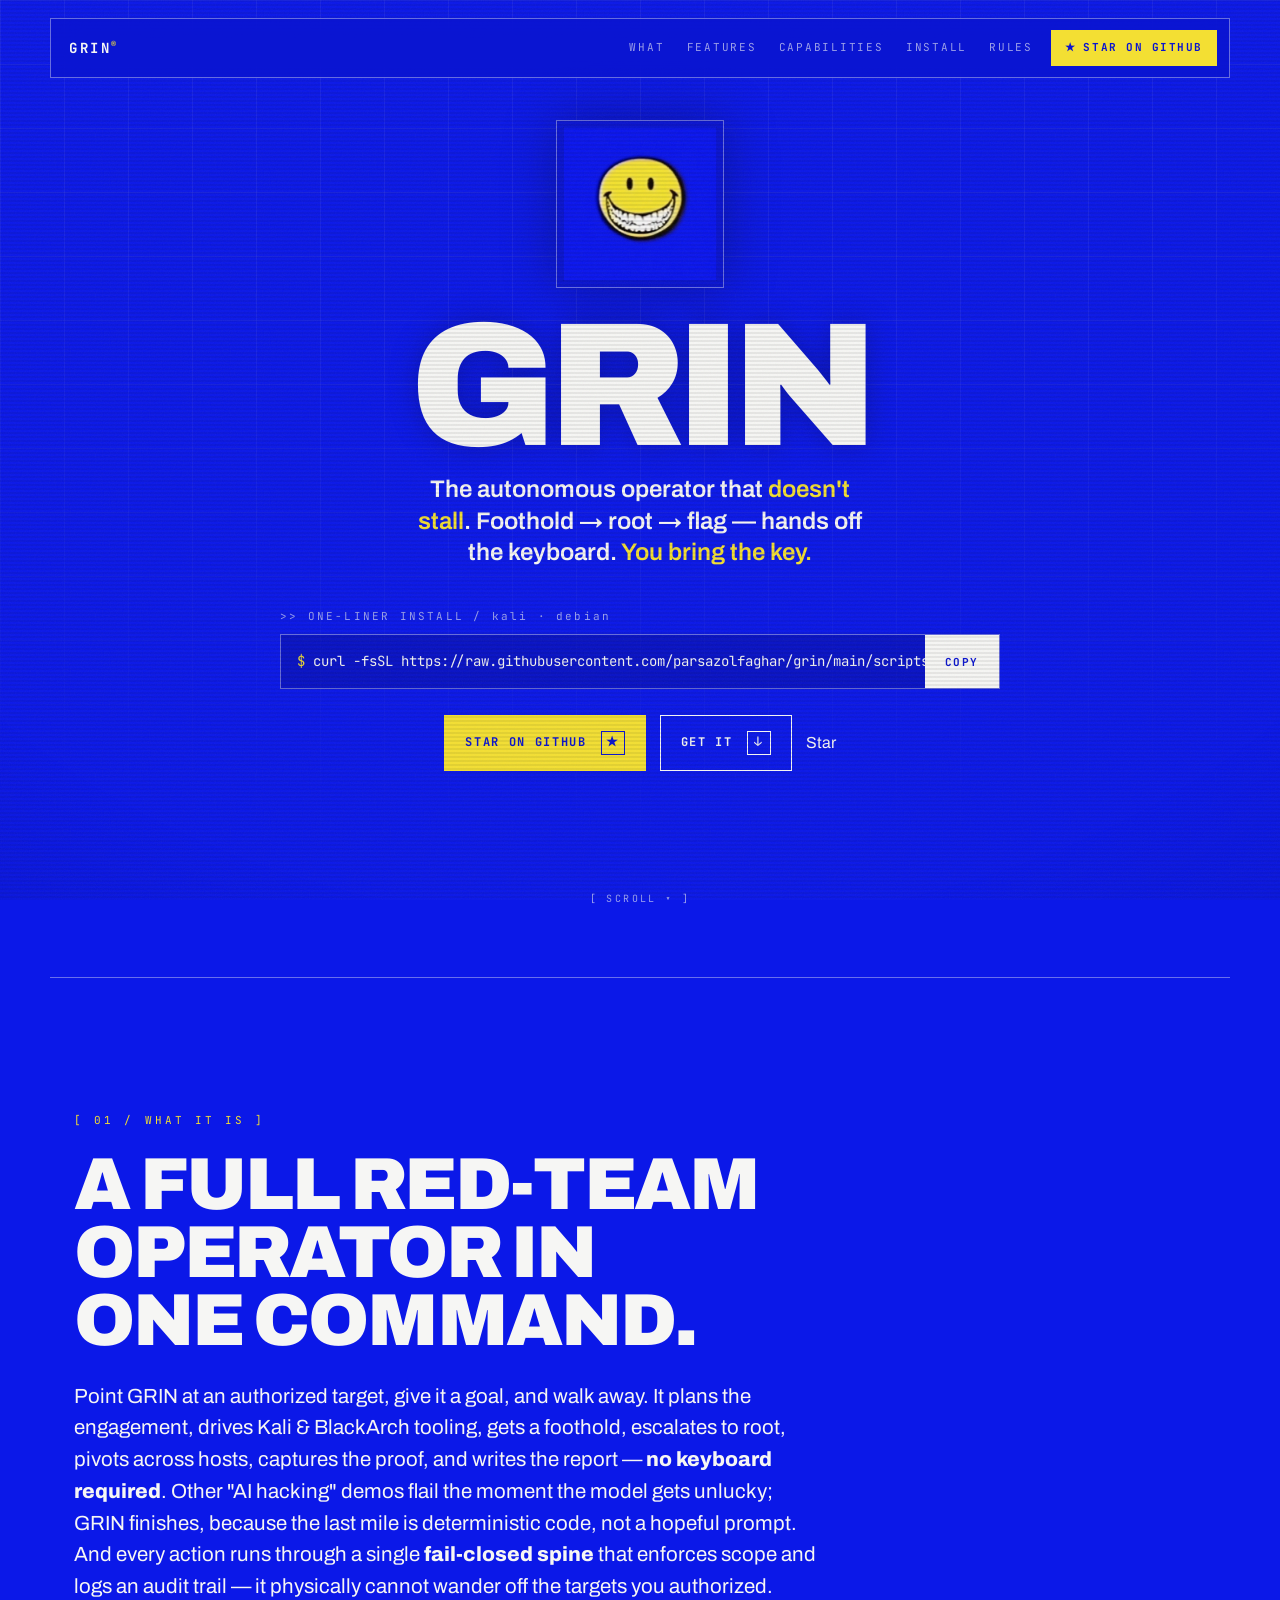
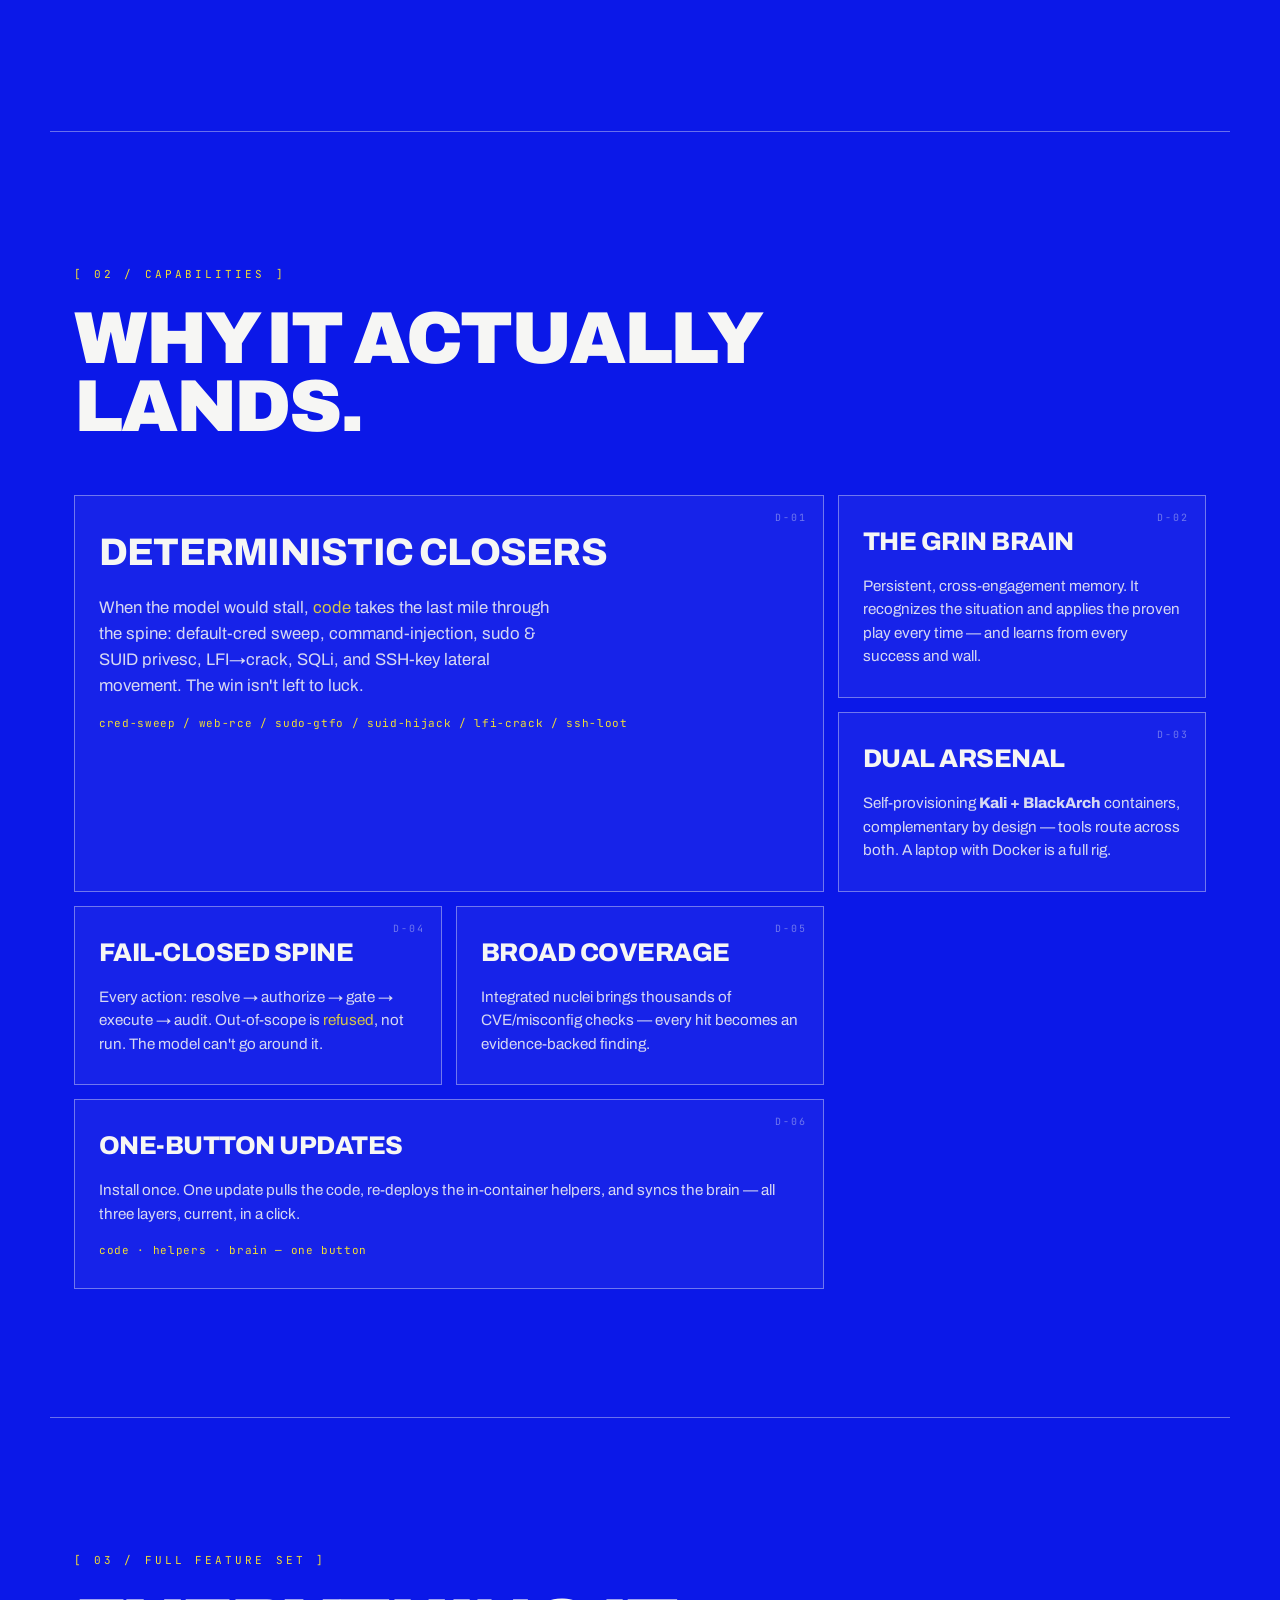
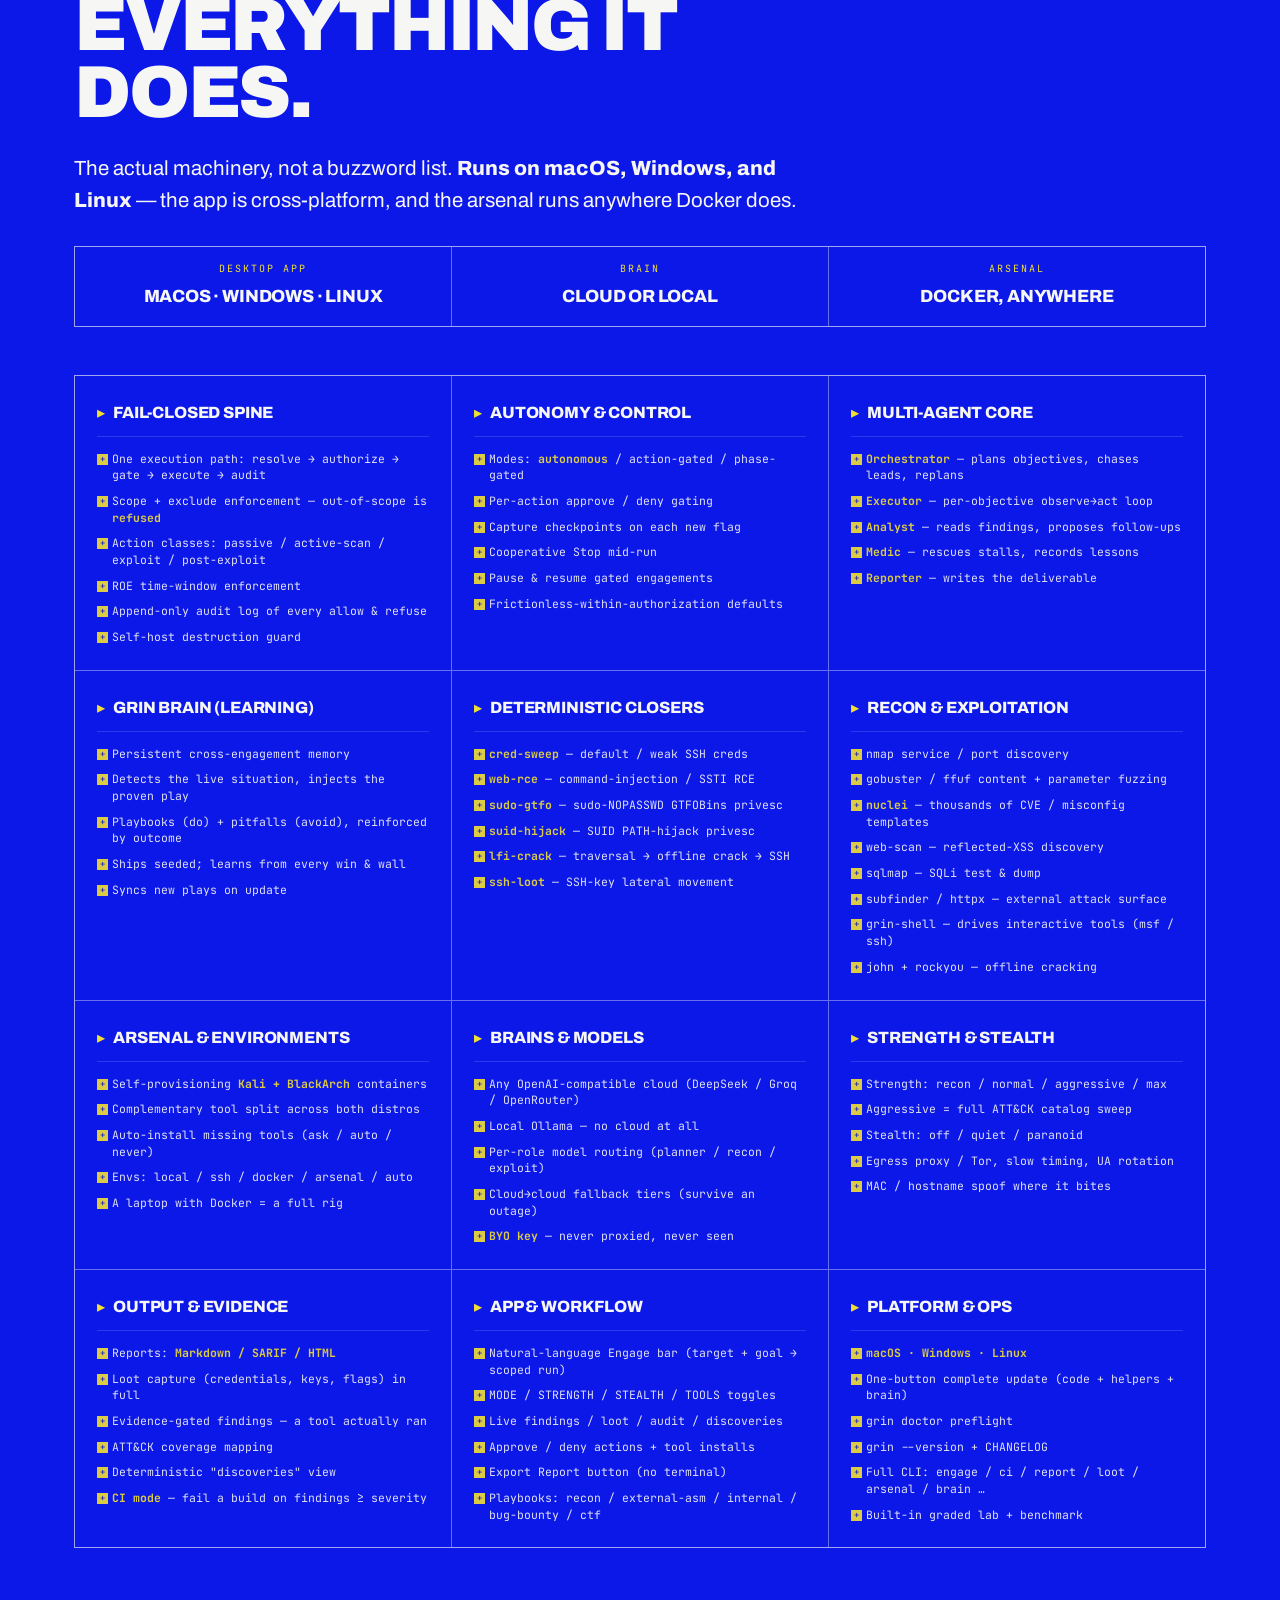
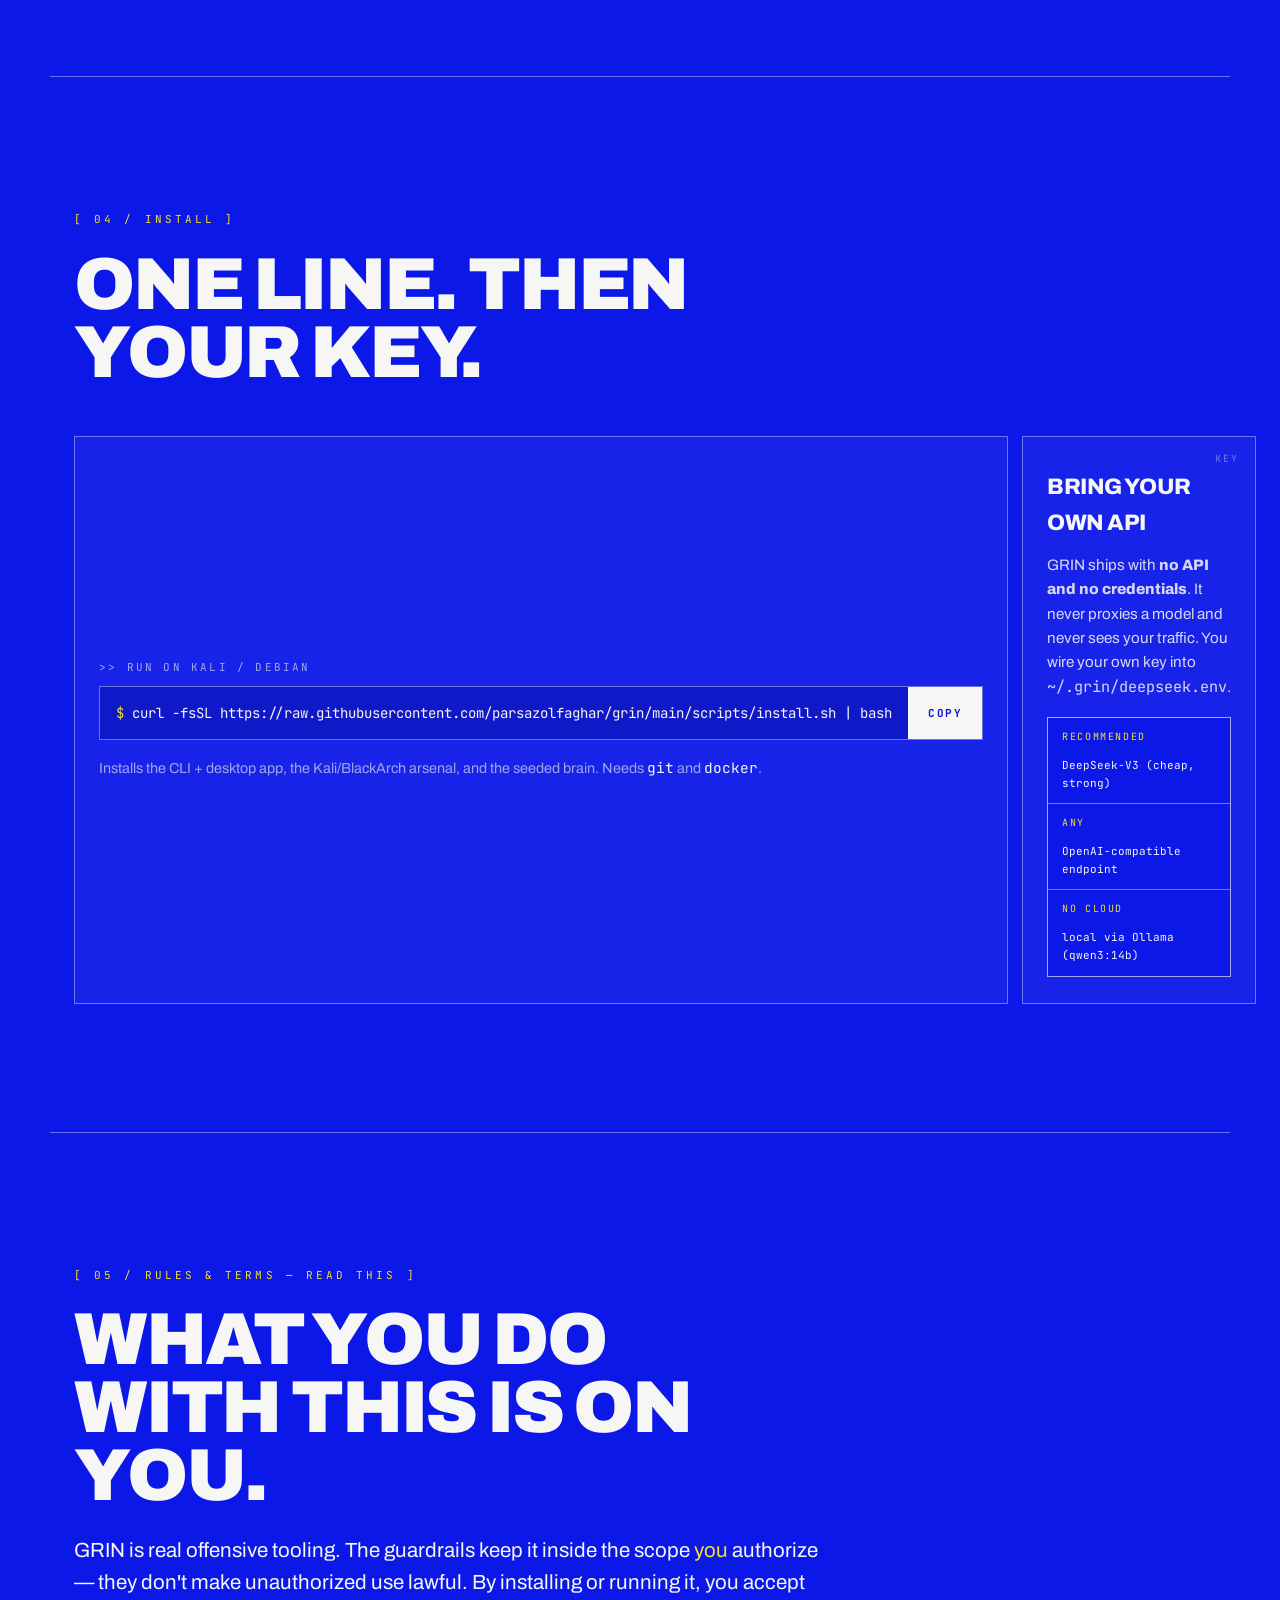
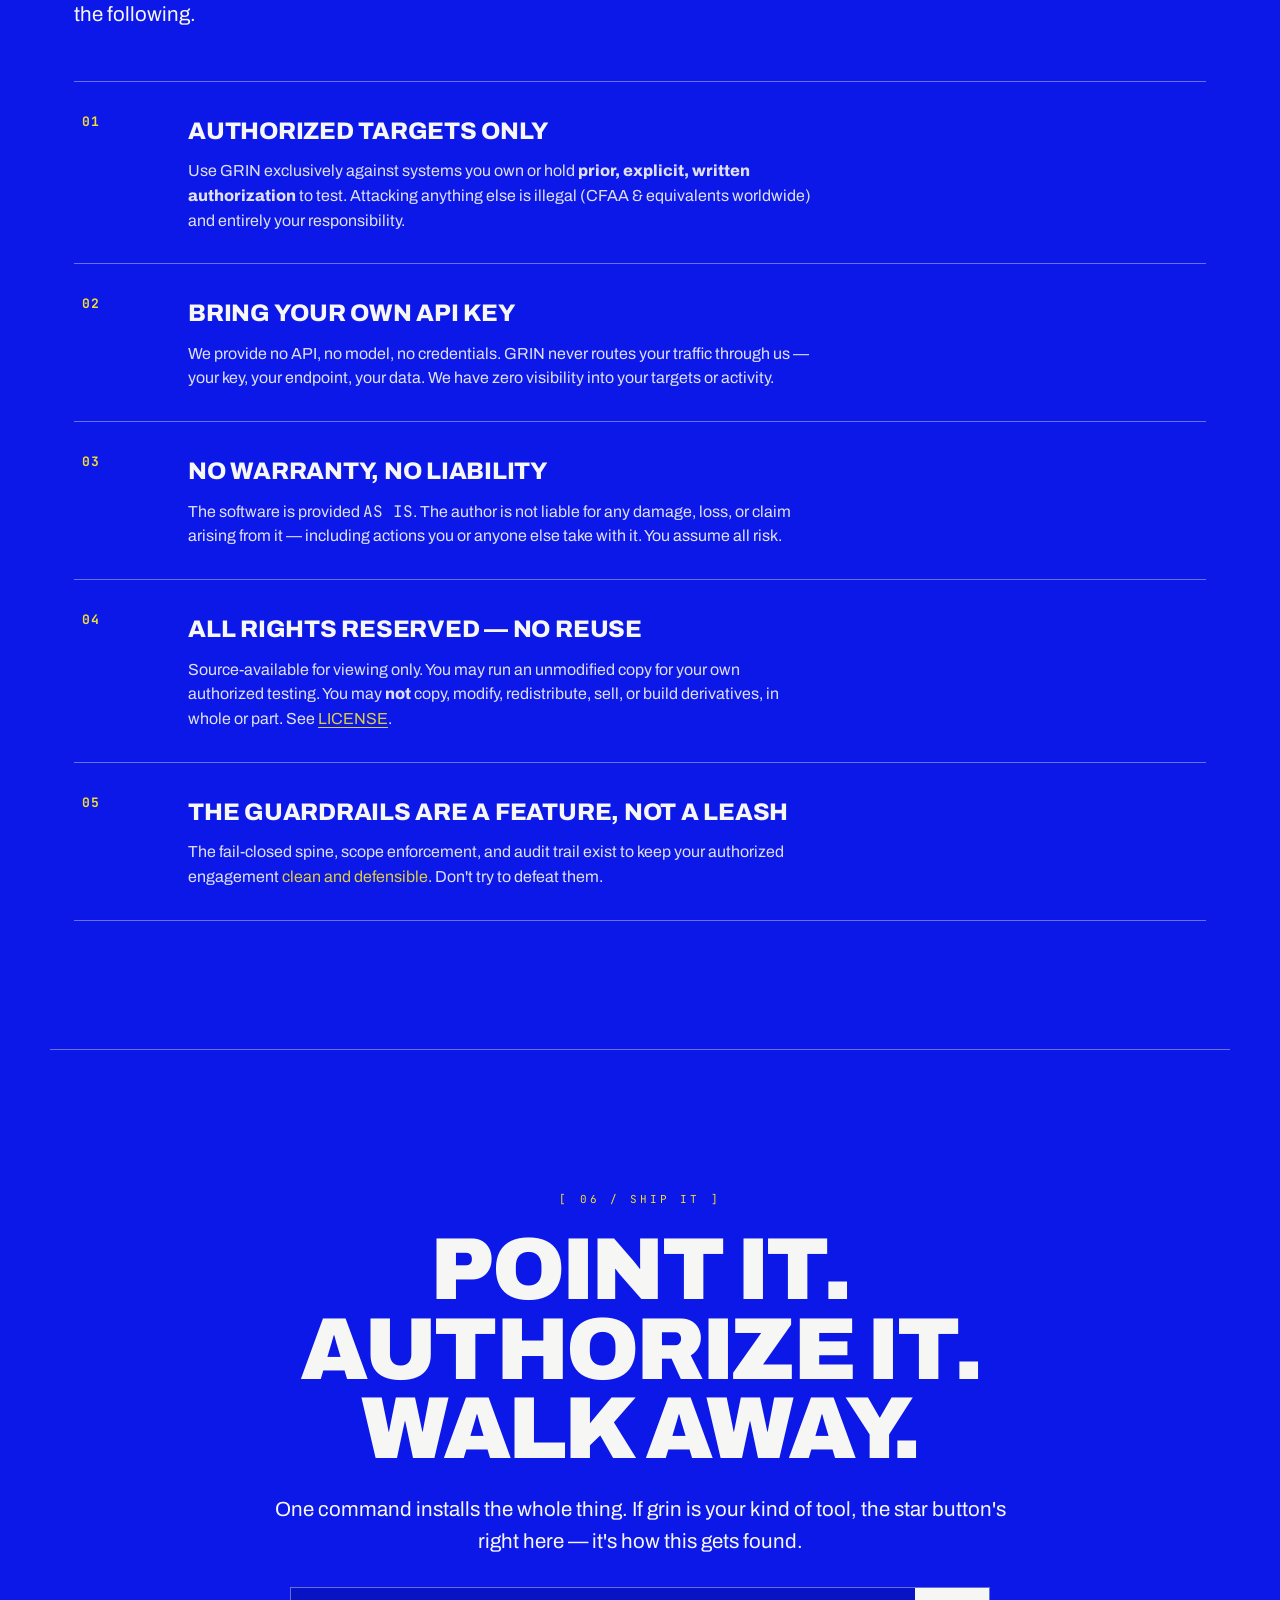
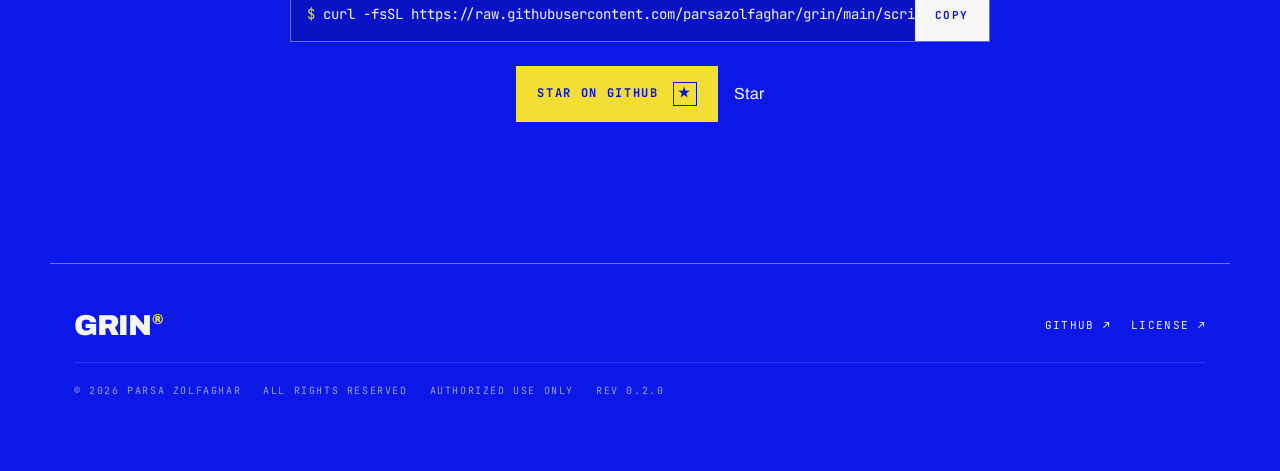
==== commit e5b21c2e: "feat(site+readme): marketing punch, easy star button, deep feature spec, cross-platform - Easy one-c" ====
--- a/site/index.html
+++ b/site/index.html
@@ -8,8 +8,8 @@
 <meta property="og:title" content="GRIN // autonomous red-team orchestrator">
 <meta property="og:description" content="Deterministic exploit closers. A learning brain. Kali+BlackArch arsenal. Fail-closed by design. Bring your own key.">
 <meta property="og:type" content="website">
-<meta name="theme-color" content="#0a0a0a">
-<link rel="icon" href="data:image/svg+xml,%3Csvg xmlns='http://www.w3.org/2000/svg' viewBox='0 0 32 32'%3E%3Crect width='32' height='32' fill='%230a0a0a'/%3E%3Ctext x='16' y='23' font-family='monospace' font-size='20' font-weight='bold' fill='%23f3df33' text-anchor='middle'%3EG%3C/text%3E%3C/svg%3E">
+<meta name="theme-color" content="#0b18e8">
+<link rel="icon" href="data:image/svg+xml,%3Csvg xmlns='http://www.w3.org/2000/svg' viewBox='0 0 32 32'%3E%3Crect width='32' height='32' fill='%230b18e8'/%3E%3Ctext x='16' y='23' font-family='monospace' font-size='20' font-weight='bold' fill='%23f3df33' text-anchor='middle'%3EG%3C/text%3E%3C/svg%3E">
 <link rel="preconnect" href="https://fonts.googleapis.com">
 <link rel="preconnect" href="https://fonts.gstatic.com" crossorigin>
 <link href="https://fonts.googleapis.com/css2?family=Archivo:wght@600;800;900&family=JetBrains+Mono:wght@400;500;700&display=swap" rel="stylesheet">
@@ -29,6 +29,7 @@
   <a class="nav-mark" href="#top">GRIN<sup>®</sup></a>
   <div class="nav-links">
     <a href="#what">WHAT</a>
+    <a href="#features">FEATURES</a>
     <a href="#caps">CAPABILITIES</a>
     <a href="#install">INSTALL</a>
     <a href="#rules">RULES</a>
@@ -39,7 +40,7 @@
   <button class="nav-burger" aria-label="menu" aria-expanded="false"><span></span><span></span></button>
 </nav>
 <div class="navmodal" hidden>
-  <a href="#what">WHAT</a><a href="#caps">CAPABILITIES</a><a href="#install">INSTALL</a>
+  <a href="#what">WHAT</a><a href="#features">FEATURES</a><a href="#caps">CAPABILITIES</a><a href="#install">INSTALL</a>
   <a href="#rules">RULES</a>
   <a class="navmodal-star" href="https://github.com/parsazolfaghar/grin" target="_blank" rel="noopener">★ STAR ON GITHUB</a>
 </div>
@@ -55,8 +56,8 @@
   <h1 class="hero-word reveal">GRIN</h1>
 
   <p class="hero-tag reveal">
-    Autonomous red-team orchestrator. Fail-closed by design.
-    <span class="hl">You bring the key.</span>
+    The autonomous operator that <em>doesn't stall</em>. Foothold &rarr; root &rarr; flag &mdash;
+    hands off the keyboard. <span class="hl">You bring the key.</span>
   </p>
 
   <div class="hero-cmd reveal">
@@ -71,7 +72,16 @@
     <a class="btn btn-primary" href="https://github.com/parsazolfaghar/grin" target="_blank" rel="noopener">
       STAR ON GITHUB <span class="btn-ico">★</span>
     </a>
-    <a class="btn btn-ghost" href="#rules">READ THE RULES <span class="btn-ico">↓</span></a>
+    <a class="btn btn-ghost" href="#install">GET IT <span class="btn-ico">↓</span></a>
+    <span class="gh-star reveal">
+      <a class="github-button" href="https://github.com/parsazolfaghar/grin"
+         data-color-scheme="dark" data-size="large" data-show-count="true"
+         aria-label="Star parsazolfaghar/grin on GitHub">Star</a>
+    </span>
+  </div>
+
+  <div class="hero-chips reveal">
+    <span>★ 6/6 ON THE GAUNTLET</span><span>KALI + BLACKARCH</span><span>FAIL-CLOSED</span><span>ZERO BABYSITTING</span>
   </div>
 
   <div class="hero-scroll reveal">[ SCROLL <span class="blink">&#9662;</span> ]</div>
@@ -83,14 +93,16 @@
 <section id="what" class="band">
   <div class="band-head reveal">
     <span class="eyebrow">[ 01 / WHAT IT IS ]</span>
-    <h2>An operator that doesn't wait for you.</h2>
+    <h2>A full red-team operator in one command.</h2>
   </div>
   <p class="lead reveal">
-    GRIN is an autonomous offensive-security orchestrator. Give it an authorized target and a goal;
-    it plans the engagement, drives Kali &amp; BlackArch tooling, gets a foothold, escalates,
-    pivots across hosts, and captures the proof &mdash; then writes it up. Every action passes through
-    a single <strong>fail-closed spine</strong> that enforces scope and logs an audit trail, so it
-    cannot wander off the targets you authorized.
+    Point GRIN at an authorized target, give it a goal, and walk away. It plans the engagement, drives
+    Kali &amp; BlackArch tooling, gets a foothold, escalates to root, pivots across hosts, captures the
+    proof, and writes the report &mdash; <strong>no keyboard required</strong>. Other "AI hacking"
+    demos flail the moment the model gets unlucky; GRIN finishes, because the last mile is
+    deterministic code, not a hopeful prompt. And every action runs through a single
+    <strong>fail-closed spine</strong> that enforces scope and logs an audit trail &mdash; it
+    physically cannot wander off the targets you authorized.
   </p>
 </section>
 
@@ -153,10 +165,134 @@
 
 <hr class="rule">
 
+<!-- ░░ FULL FEATURE SET ░░ -->
+<section id="features" class="band">
+  <div class="band-head reveal">
+    <span class="eyebrow">[ 03 / FULL FEATURE SET ]</span>
+    <h2>Everything it does.</h2>
+    <p class="lead">The actual machinery, not a buzzword list. <strong>Runs on macOS, Windows, and
+    Linux</strong> &mdash; the app is cross-platform, and the arsenal runs anywhere Docker does.</p>
+    <dl class="platforms reveal">
+      <div><dt>DESKTOP APP</dt><dd>macOS · Windows · Linux</dd></div>
+      <div><dt>BRAIN</dt><dd>Cloud or Local</dd></div>
+      <div><dt>ARSENAL</dt><dd>Docker, anywhere</dd></div>
+    </dl>
+  </div>
+
+  <div class="specs">
+    <div class="spec reveal"><h3>Fail-closed spine</h3><ul>
+      <li>One execution path: resolve &rarr; authorize &rarr; gate &rarr; execute &rarr; audit</li>
+      <li>Scope + exclude enforcement &mdash; out-of-scope is <b>refused</b></li>
+      <li>Action classes: passive / active-scan / exploit / post-exploit</li>
+      <li>ROE time-window enforcement</li>
+      <li>Append-only audit log of every allow &amp; refuse</li>
+      <li>Self-host destruction guard</li>
+    </ul></div>
+
+    <div class="spec reveal"><h3>Autonomy &amp; control</h3><ul>
+      <li>Modes: <b>autonomous</b> / action-gated / phase-gated</li>
+      <li>Per-action approve / deny gating</li>
+      <li>Capture checkpoints on each new flag</li>
+      <li>Cooperative Stop mid-run</li>
+      <li>Pause &amp; resume gated engagements</li>
+      <li>Frictionless-within-authorization defaults</li>
+    </ul></div>
+
+    <div class="spec reveal"><h3>Multi-agent core</h3><ul>
+      <li><b>Orchestrator</b> &mdash; plans objectives, chases leads, replans</li>
+      <li><b>Executor</b> &mdash; per-objective observe&rarr;act loop</li>
+      <li><b>Analyst</b> &mdash; reads findings, proposes follow-ups</li>
+      <li><b>Medic</b> &mdash; rescues stalls, records lessons</li>
+      <li><b>Reporter</b> &mdash; writes the deliverable</li>
+    </ul></div>
+
+    <div class="spec reveal"><h3>Grin Brain (learning)</h3><ul>
+      <li>Persistent cross-engagement memory</li>
+      <li>Detects the live situation, injects the proven play</li>
+      <li>Playbooks (do) + pitfalls (avoid), reinforced by outcome</li>
+      <li>Ships seeded; learns from every win &amp; wall</li>
+      <li>Syncs new plays on update</li>
+    </ul></div>
+
+    <div class="spec reveal"><h3>Deterministic closers</h3><ul>
+      <li><b>cred-sweep</b> &mdash; default / weak SSH creds</li>
+      <li><b>web-rce</b> &mdash; command-injection / SSTI RCE</li>
+      <li><b>sudo-gtfo</b> &mdash; sudo-NOPASSWD GTFOBins privesc</li>
+      <li><b>suid-hijack</b> &mdash; SUID PATH-hijack privesc</li>
+      <li><b>lfi-crack</b> &mdash; traversal &rarr; offline crack &rarr; SSH</li>
+      <li><b>ssh-loot</b> &mdash; SSH-key lateral movement</li>
+    </ul></div>
+
+    <div class="spec reveal"><h3>Recon &amp; exploitation</h3><ul>
+      <li>nmap service / port discovery</li>
+      <li>gobuster / ffuf content + parameter fuzzing</li>
+      <li><b>nuclei</b> &mdash; thousands of CVE / misconfig templates</li>
+      <li>web-scan &mdash; reflected-XSS discovery</li>
+      <li>sqlmap &mdash; SQLi test &amp; dump</li>
+      <li>subfinder / httpx &mdash; external attack surface</li>
+      <li>grin-shell &mdash; drives interactive tools (msf / ssh)</li>
+      <li>john + rockyou &mdash; offline cracking</li>
+    </ul></div>
+
+    <div class="spec reveal"><h3>Arsenal &amp; environments</h3><ul>
+      <li>Self-provisioning <b>Kali + BlackArch</b> containers</li>
+      <li>Complementary tool split across both distros</li>
+      <li>Auto-install missing tools (ask / auto / never)</li>
+      <li>Envs: local / ssh / docker / arsenal / auto</li>
+      <li>A laptop with Docker = a full rig</li>
+    </ul></div>
+
+    <div class="spec reveal"><h3>Brains &amp; models</h3><ul>
+      <li>Any OpenAI-compatible cloud (DeepSeek / Groq / OpenRouter)</li>
+      <li>Local Ollama &mdash; no cloud at all</li>
+      <li>Per-role model routing (planner / recon / exploit)</li>
+      <li>Cloud&rarr;cloud fallback tiers (survive an outage)</li>
+      <li><b>BYO key</b> &mdash; never proxied, never seen</li>
+    </ul></div>
+
+    <div class="spec reveal"><h3>Strength &amp; stealth</h3><ul>
+      <li>Strength: recon / normal / aggressive / max</li>
+      <li>Aggressive = full ATT&amp;CK catalog sweep</li>
+      <li>Stealth: off / quiet / paranoid</li>
+      <li>Egress proxy / Tor, slow timing, UA rotation</li>
+      <li>MAC / hostname spoof where it bites</li>
+    </ul></div>
+
+    <div class="spec reveal"><h3>Output &amp; evidence</h3><ul>
+      <li>Reports: <b>Markdown / SARIF / HTML</b></li>
+      <li>Loot capture (credentials, keys, flags) in full</li>
+      <li>Evidence-gated findings &mdash; a tool actually ran</li>
+      <li>ATT&amp;CK coverage mapping</li>
+      <li>Deterministic "discoveries" view</li>
+      <li><b>CI mode</b> &mdash; fail a build on findings &ge; severity</li>
+    </ul></div>
+
+    <div class="spec reveal"><h3>App &amp; workflow</h3><ul>
+      <li>Natural-language Engage bar (target + goal &rarr; scoped run)</li>
+      <li>MODE / STRENGTH / STEALTH / TOOLS toggles</li>
+      <li>Live findings / loot / audit / discoveries</li>
+      <li>Approve / deny actions + tool installs</li>
+      <li>Export Report button (no terminal)</li>
+      <li>Playbooks: recon / external-asm / internal / bug-bounty / ctf</li>
+    </ul></div>
+
+    <div class="spec reveal"><h3>Platform &amp; ops</h3><ul>
+      <li><b>macOS · Windows · Linux</b></li>
+      <li>One-button complete update (code + helpers + brain)</li>
+      <li><samp>grin doctor</samp> preflight</li>
+      <li><samp>grin --version</samp> + CHANGELOG</li>
+      <li>Full CLI: engage / ci / report / loot / arsenal / brain …</li>
+      <li>Built-in graded lab + benchmark</li>
+    </ul></div>
+  </div>
+</section>
+
+<hr class="rule">
+
 <!-- ░░ INSTALL ░░ -->
 <section id="install" class="band">
   <div class="band-head reveal">
-    <span class="eyebrow">[ 03 / INSTALL ]</span>
+    <span class="eyebrow">[ 04 / INSTALL ]</span>
     <h2>One line. Then your key.</h2>
   </div>
 
@@ -190,7 +326,7 @@
 <!-- ░░ RULES / POLICY ░░ -->
 <section id="rules" class="band band-rules">
   <div class="band-head reveal">
-    <span class="eyebrow eyebrow-warn">[ 04 / RULES &amp; TERMS — READ THIS ]</span>
+    <span class="eyebrow eyebrow-warn">[ 05 / RULES &amp; TERMS — READ THIS ]</span>
     <h2>What you do with this is on you.</h2>
     <p class="lead">GRIN is real offensive tooling. The guardrails keep it inside the scope
     <em>you</em> authorize &mdash; they don't make unauthorized use lawful. By installing or running
@@ -239,6 +375,34 @@
   </ol>
 </section>
 
+<hr class="rule">
+
+<!-- ░░ CLOSING CTA ░░ -->
+<section class="ctaband">
+  <div class="ctaband-in reveal">
+    <span class="eyebrow">[ 06 / SHIP IT ]</span>
+    <h2>Point it. Authorize it.<br>Walk away.</h2>
+    <p class="lead">One command installs the whole thing. If grin is your kind of tool, the star
+    button's right here &mdash; it's how this gets found.</p>
+    <div class="ctaband-cmd">
+      <div class="cmd-row">
+        <code id="cmd3">curl -fsSL https://raw.githubusercontent.com/parsazolfaghar/grin/main/scripts/install.sh | bash</code>
+        <button class="cmd-copy" data-copy="#cmd3" aria-label="copy install command">COPY</button>
+      </div>
+    </div>
+    <div class="ctaband-row">
+      <a class="btn btn-primary" href="https://github.com/parsazolfaghar/grin" target="_blank" rel="noopener">
+        STAR ON GITHUB <span class="btn-ico">★</span>
+      </a>
+      <span class="gh-star">
+        <a class="github-button" href="https://github.com/parsazolfaghar/grin"
+           data-color-scheme="dark" data-size="large" data-show-count="true"
+           aria-label="Star parsazolfaghar/grin on GitHub">Star</a>
+      </span>
+    </div>
+  </div>
+</section>
+
 </main>
 
 <footer class="foot">
@@ -257,6 +421,7 @@
   </div>
 </footer>
 
+<script async defer src="https://buttons.github.io/buttons.js"></script>
 <script src="app.js" defer></script>
 </body>
 </html>
--- a/site/style.css
+++ b/site/style.css
@@ -108,6 +108,33 @@
 .hero-scroll .blink{animation:blink 1.4s steps(2,end) infinite}
 @keyframes blink{50%{opacity:.25}}
 
+.gh-star{display:inline-flex;align-items:center}
+.hero-chips{display:flex;flex-wrap:wrap;gap:8px;justify-content:center;margin-top:clamp(22px,4vw,34px)}
+.hero-chips span{font-family:var(--mono);font-size:10px;letter-spacing:.14em;color:var(--ink);border:1px solid var(--line);padding:6px 11px}
+.hero-chips span:first-child{color:var(--blue-deep);background:var(--yellow);border-color:var(--yellow);font-weight:700}
+
+/* ── closing CTA band ────────────────────────────────────────────────────── */
+.ctaband{max-width:var(--maxw);margin:0 auto;padding:clamp(70px,11vw,150px) 24px;text-align:center}
+.ctaband-in{max-width:760px;margin:0 auto;display:flex;flex-direction:column;align-items:center}
+.ctaband h2{font-family:var(--grot);font-weight:900;text-transform:uppercase;font-size:clamp(2.4rem,7vw,5.5rem);line-height:.9;letter-spacing:-.03em}
+.ctaband .lead{margin-inline:auto}
+.ctaband-cmd{width:100%;max-width:700px;margin-top:30px}
+.ctaband-row{display:flex;flex-wrap:wrap;gap:16px;align-items:center;justify-content:center;margin-top:24px}
+
+/* ── deep feature spec sheet ─────────────────────────────────────────────── */
+.platforms{display:flex;flex-wrap:wrap;gap:1px;background:var(--line);border:1px solid var(--line);margin-top:30px}
+.platforms div{background:var(--blue);padding:14px 20px;flex:1;min-width:140px;text-align:center}
+.platforms dt{font-family:var(--mono);font-size:10px;letter-spacing:.2em;color:var(--yellow);margin-bottom:6px}
+.platforms dd{font-family:var(--grot);font-weight:800;text-transform:uppercase;font-size:1.1rem;letter-spacing:-.01em}
+.specs{display:grid;grid-template-columns:repeat(3,1fr);gap:1px;background:var(--line);border:1px solid var(--line);margin-top:48px}
+.spec{background:var(--blue);padding:24px 22px}
+.spec h3{font-family:var(--grot);font-weight:800;text-transform:uppercase;font-size:1.02rem;letter-spacing:-.01em;margin-bottom:14px;padding-bottom:10px;border-bottom:1px solid var(--line-2);display:flex;align-items:center;gap:8px}
+.spec h3::before{content:"▸";color:var(--yellow)}
+.spec ul{list-style:none;display:flex;flex-direction:column;gap:9px}
+.spec li{font-family:var(--mono);font-size:11.5px;line-height:1.45;color:var(--ink);opacity:.9;padding-left:15px;position:relative}
+.spec li::before{content:"+";position:absolute;left:0;color:var(--blue-deep);background:var(--yellow);width:11px;height:11px;display:grid;place-items:center;font-size:9px;top:3px;line-height:1}
+.spec b{color:var(--yellow);font-weight:700}
+
 /* ── buttons ─────────────────────────────────────────────────────────────── */
 .btn{font-family:var(--mono);font-size:12px;font-weight:700;letter-spacing:.14em;text-transform:uppercase;display:inline-flex;align-items:center;gap:14px;padding:15px 20px;border:1px solid var(--ink);transition:transform .4s var(--ease),background .3s var(--ease),color .3s var(--ease),border-color .3s var(--ease)}
 .btn:active{transform:scale(.97)}
@@ -174,12 +201,14 @@
   .bento{grid-template-columns:repeat(2,1fr)}
   .cell,.cell-lg,.cell-wide{grid-column:span 2;grid-row:auto}
   .install-grid{grid-template-columns:1fr}
+  .specs{grid-template-columns:repeat(2,1fr)}
 }
 @media(max-width:680px){
   .nav-links,.nav-star{display:none}
   .nav-burger{display:flex}
   .bento{grid-template-columns:1fr}
   .cell,.cell-lg,.cell-wide{grid-column:span 1}
+  .specs{grid-template-columns:1fr}
   .terms li{grid-template-columns:1fr;gap:8px}
   .foot-top{flex-direction:column;align-items:flex-start;gap:16px}
 }
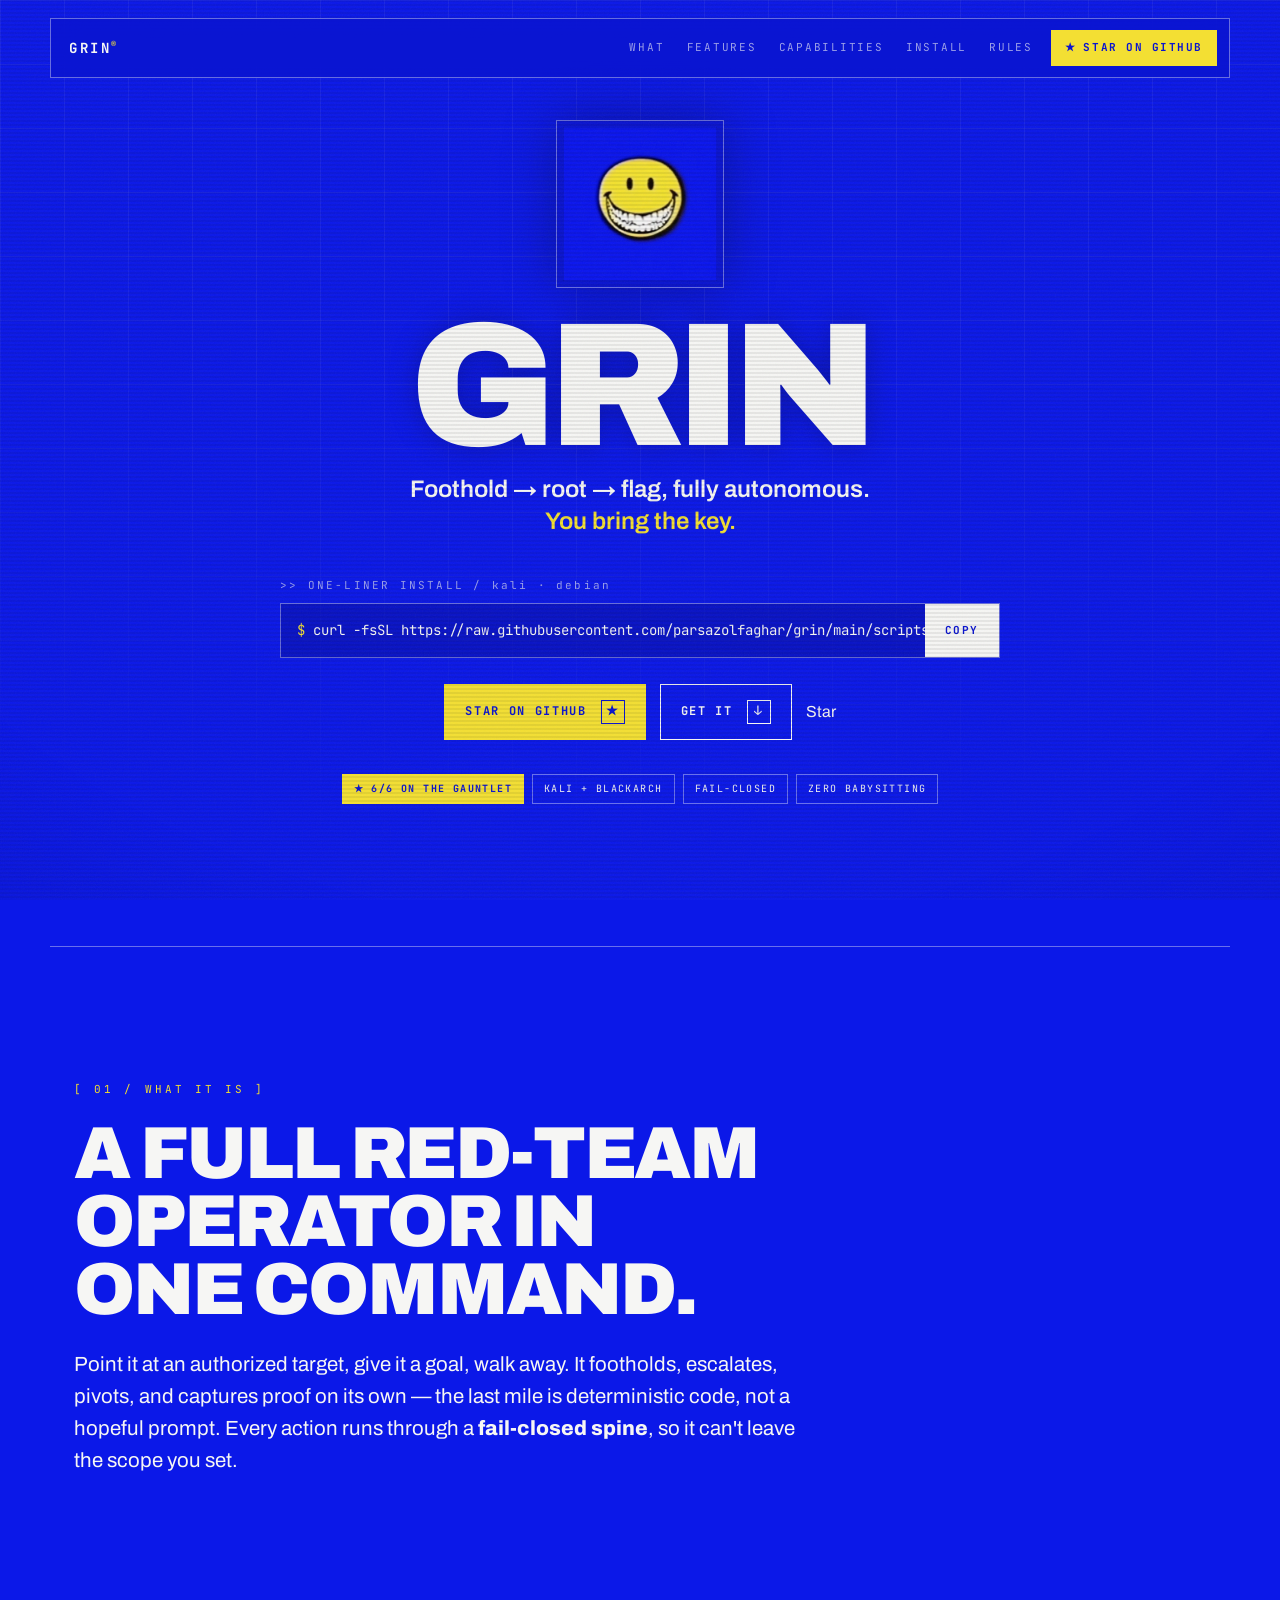
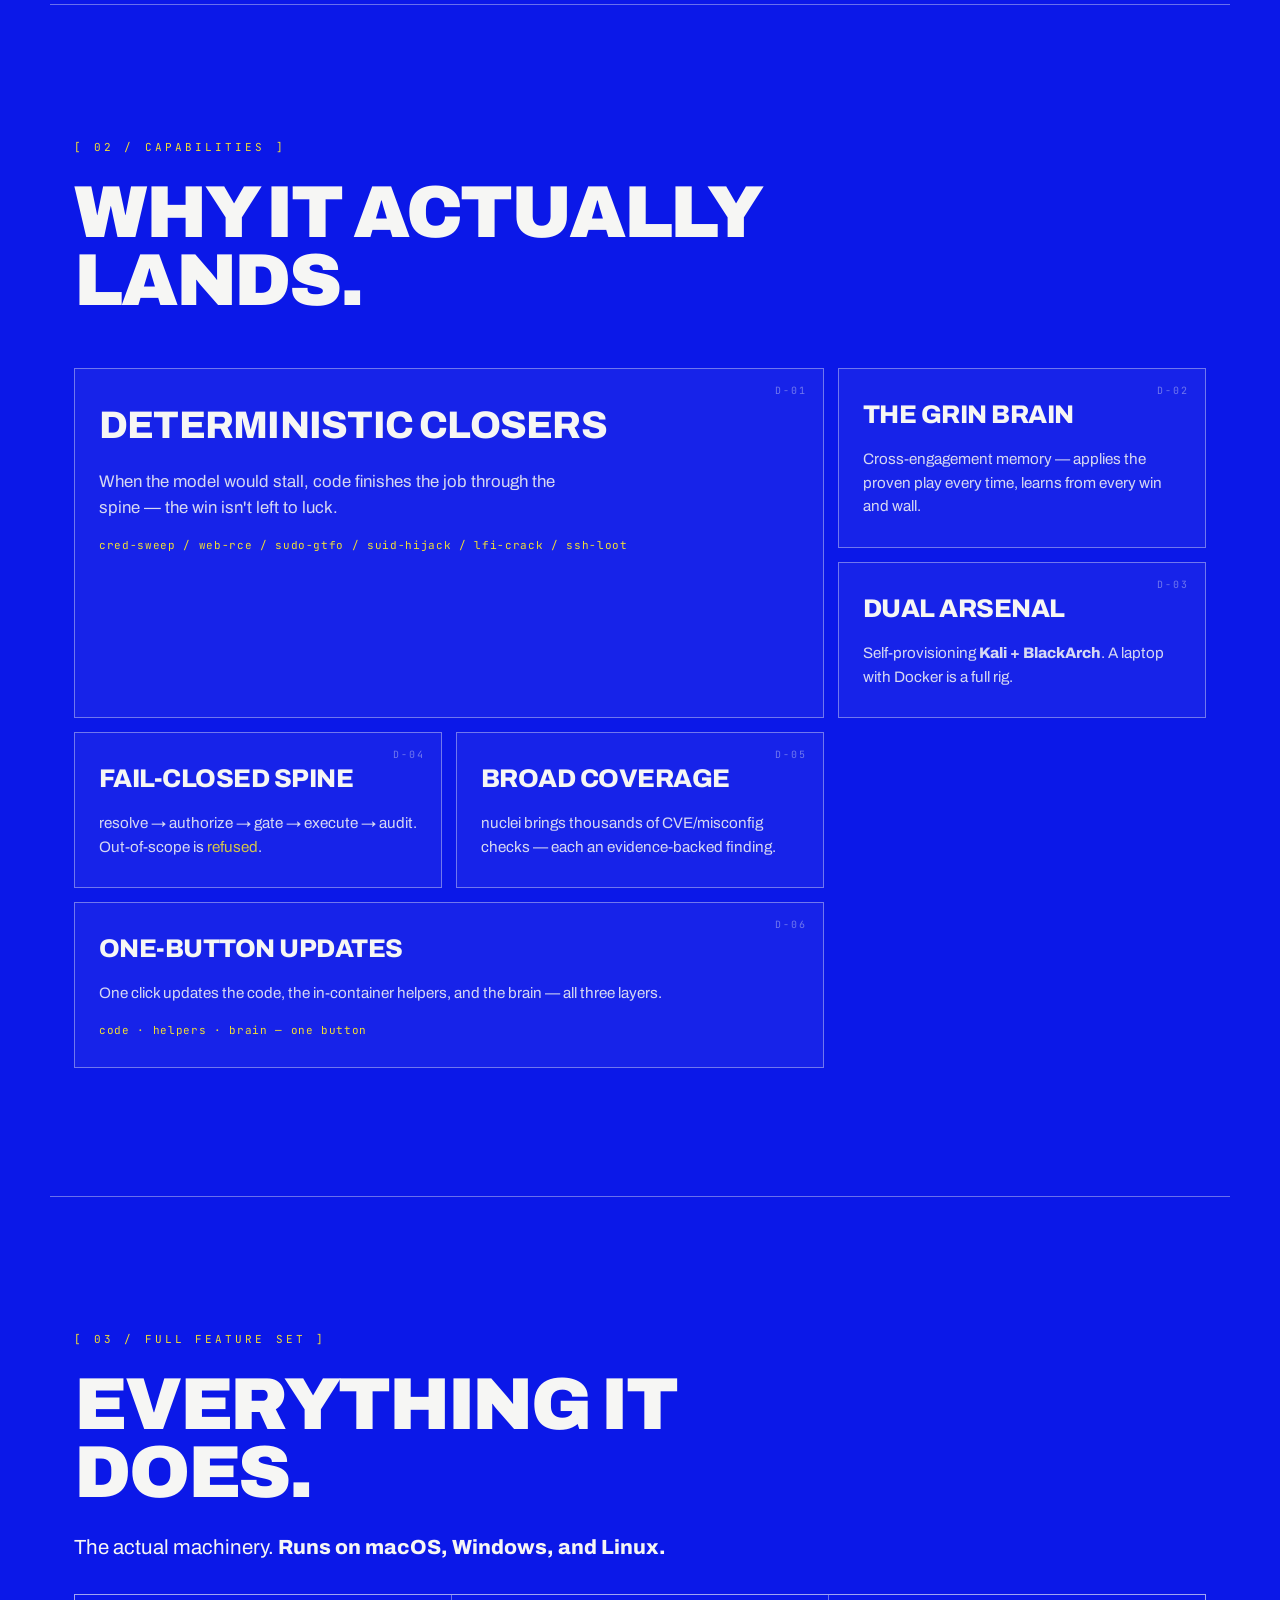
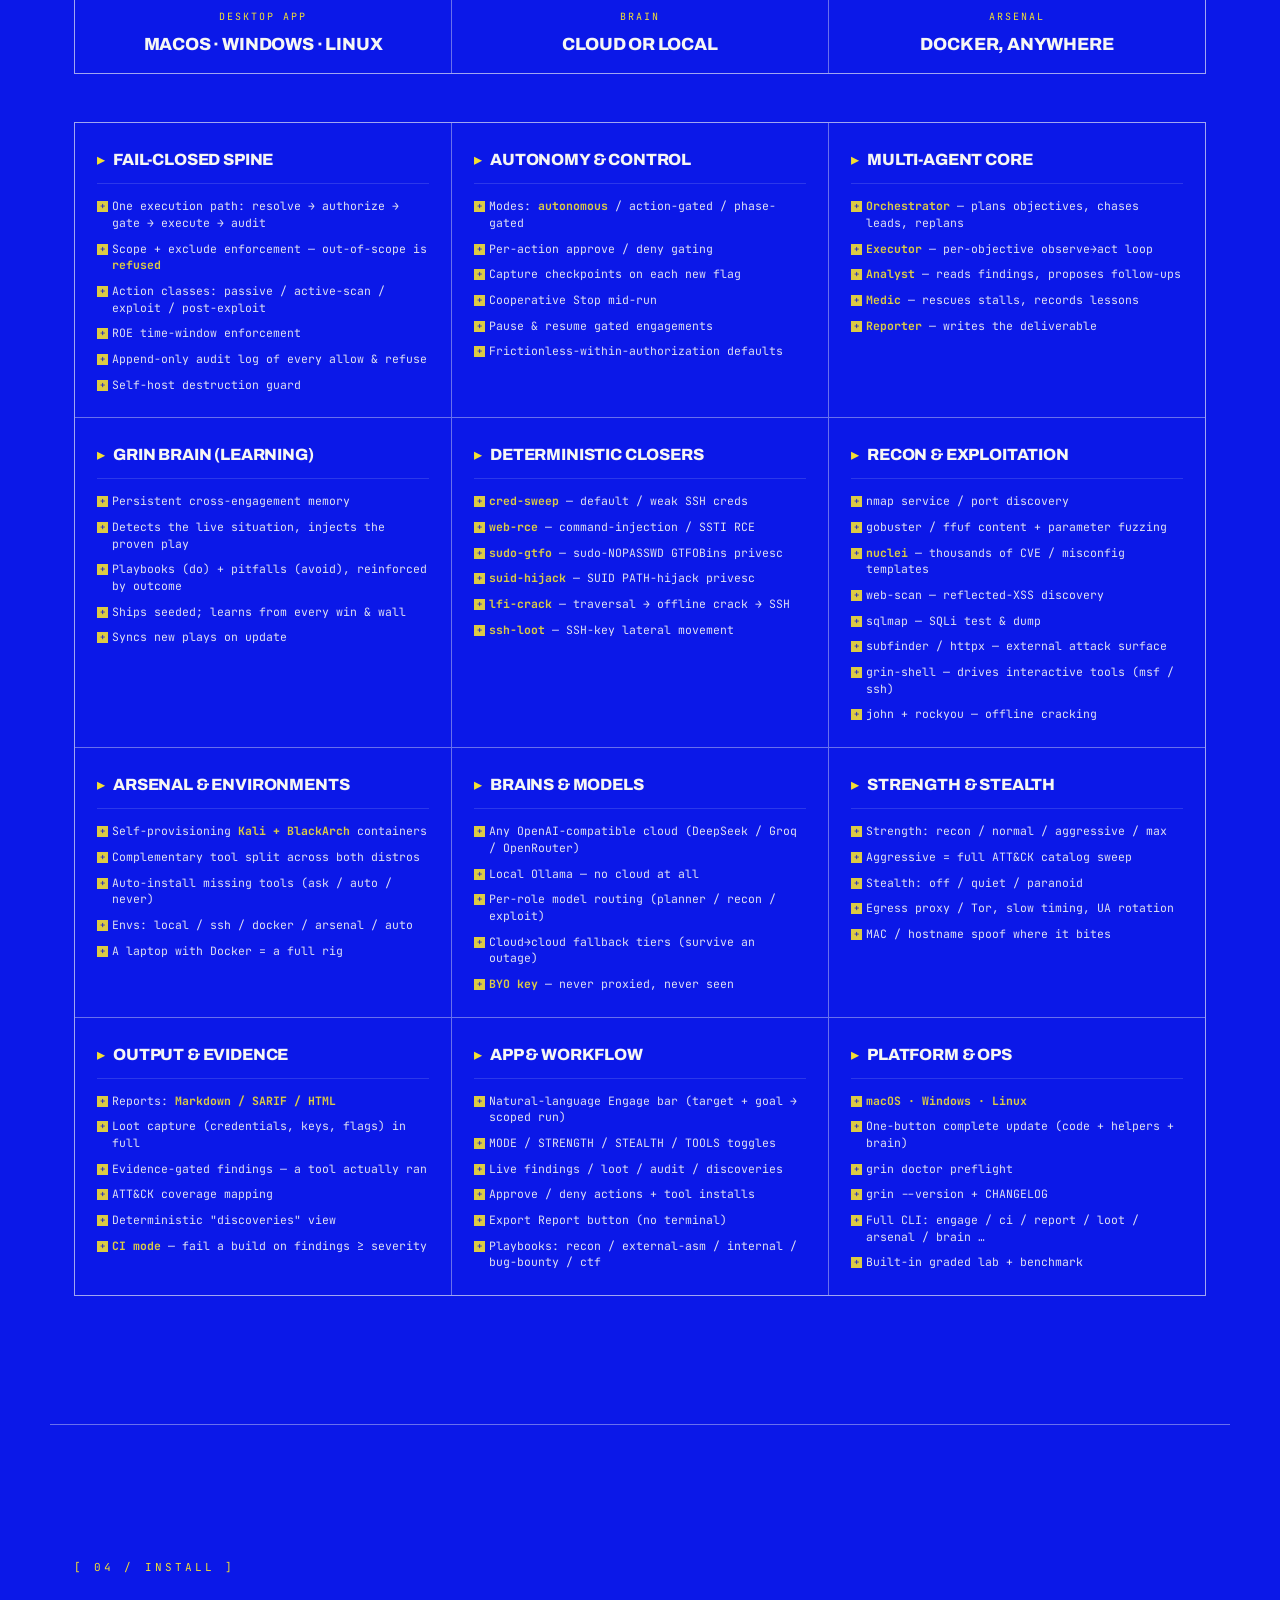
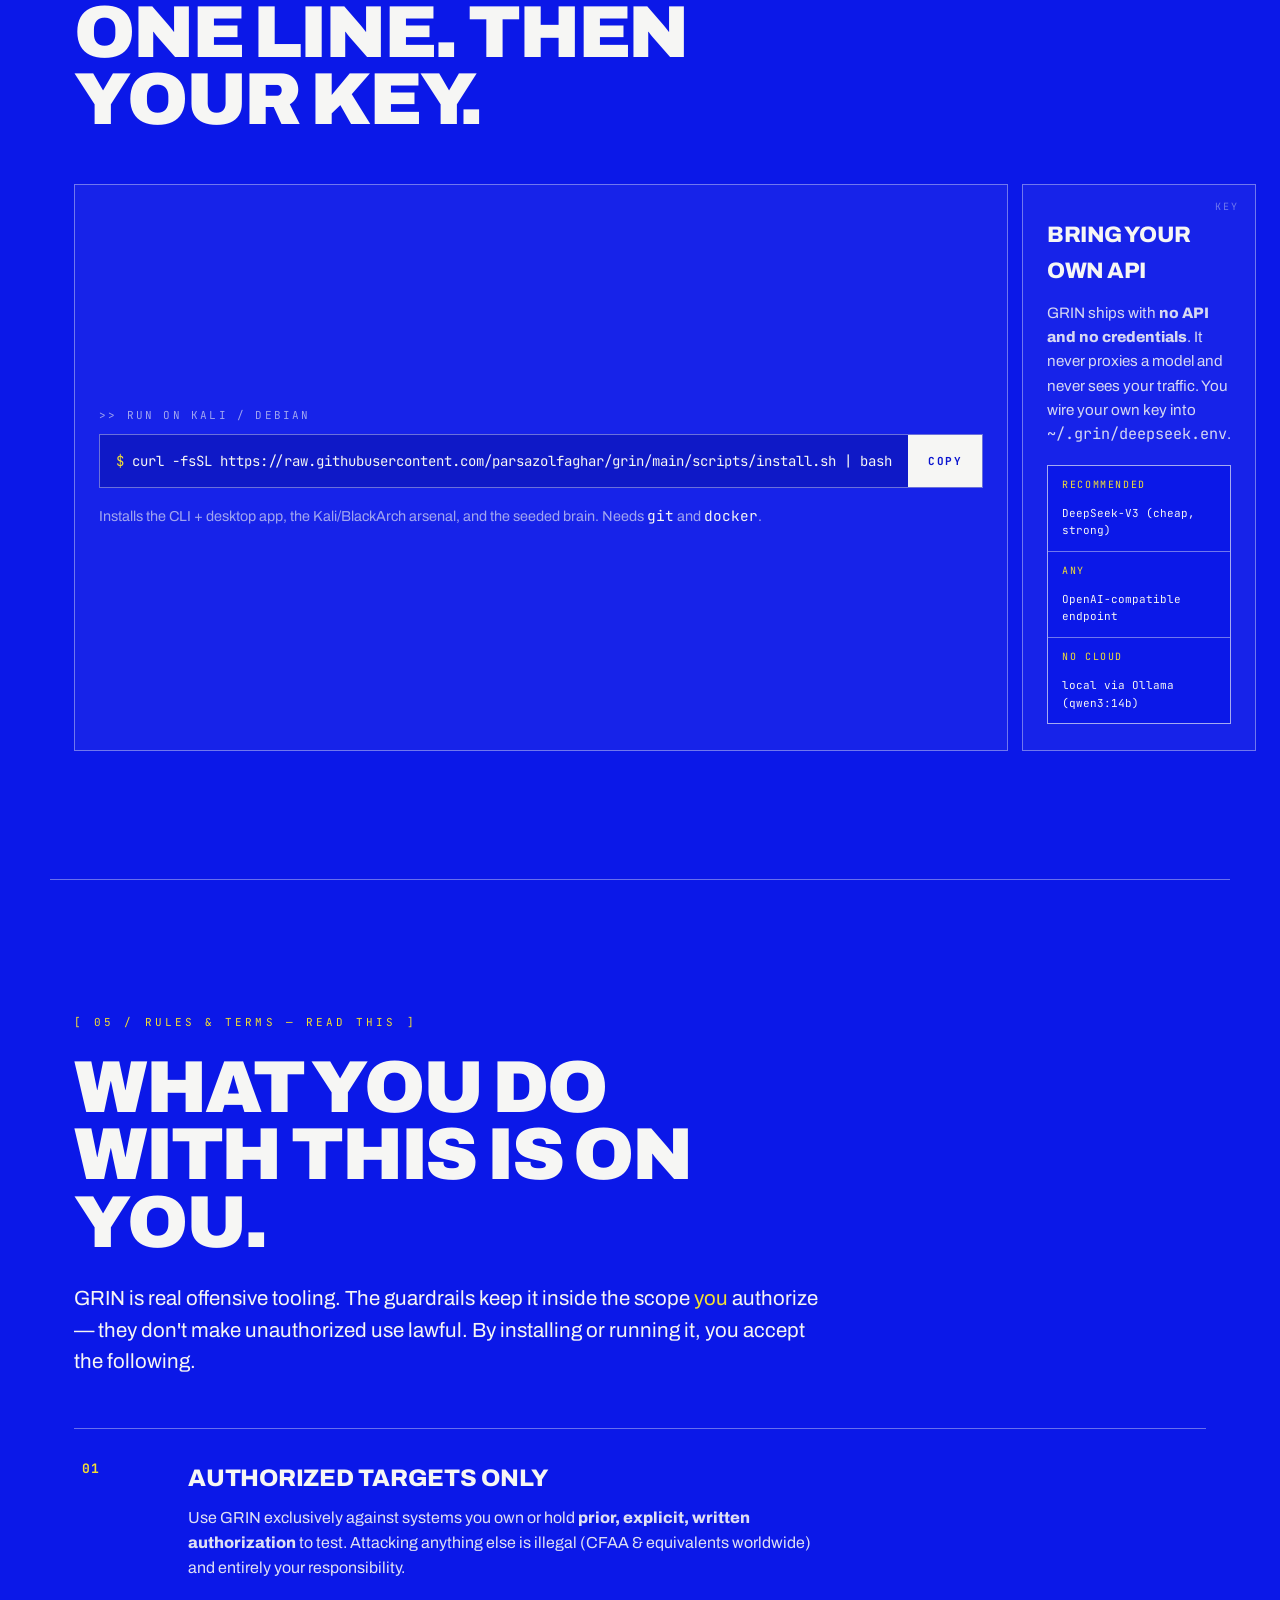
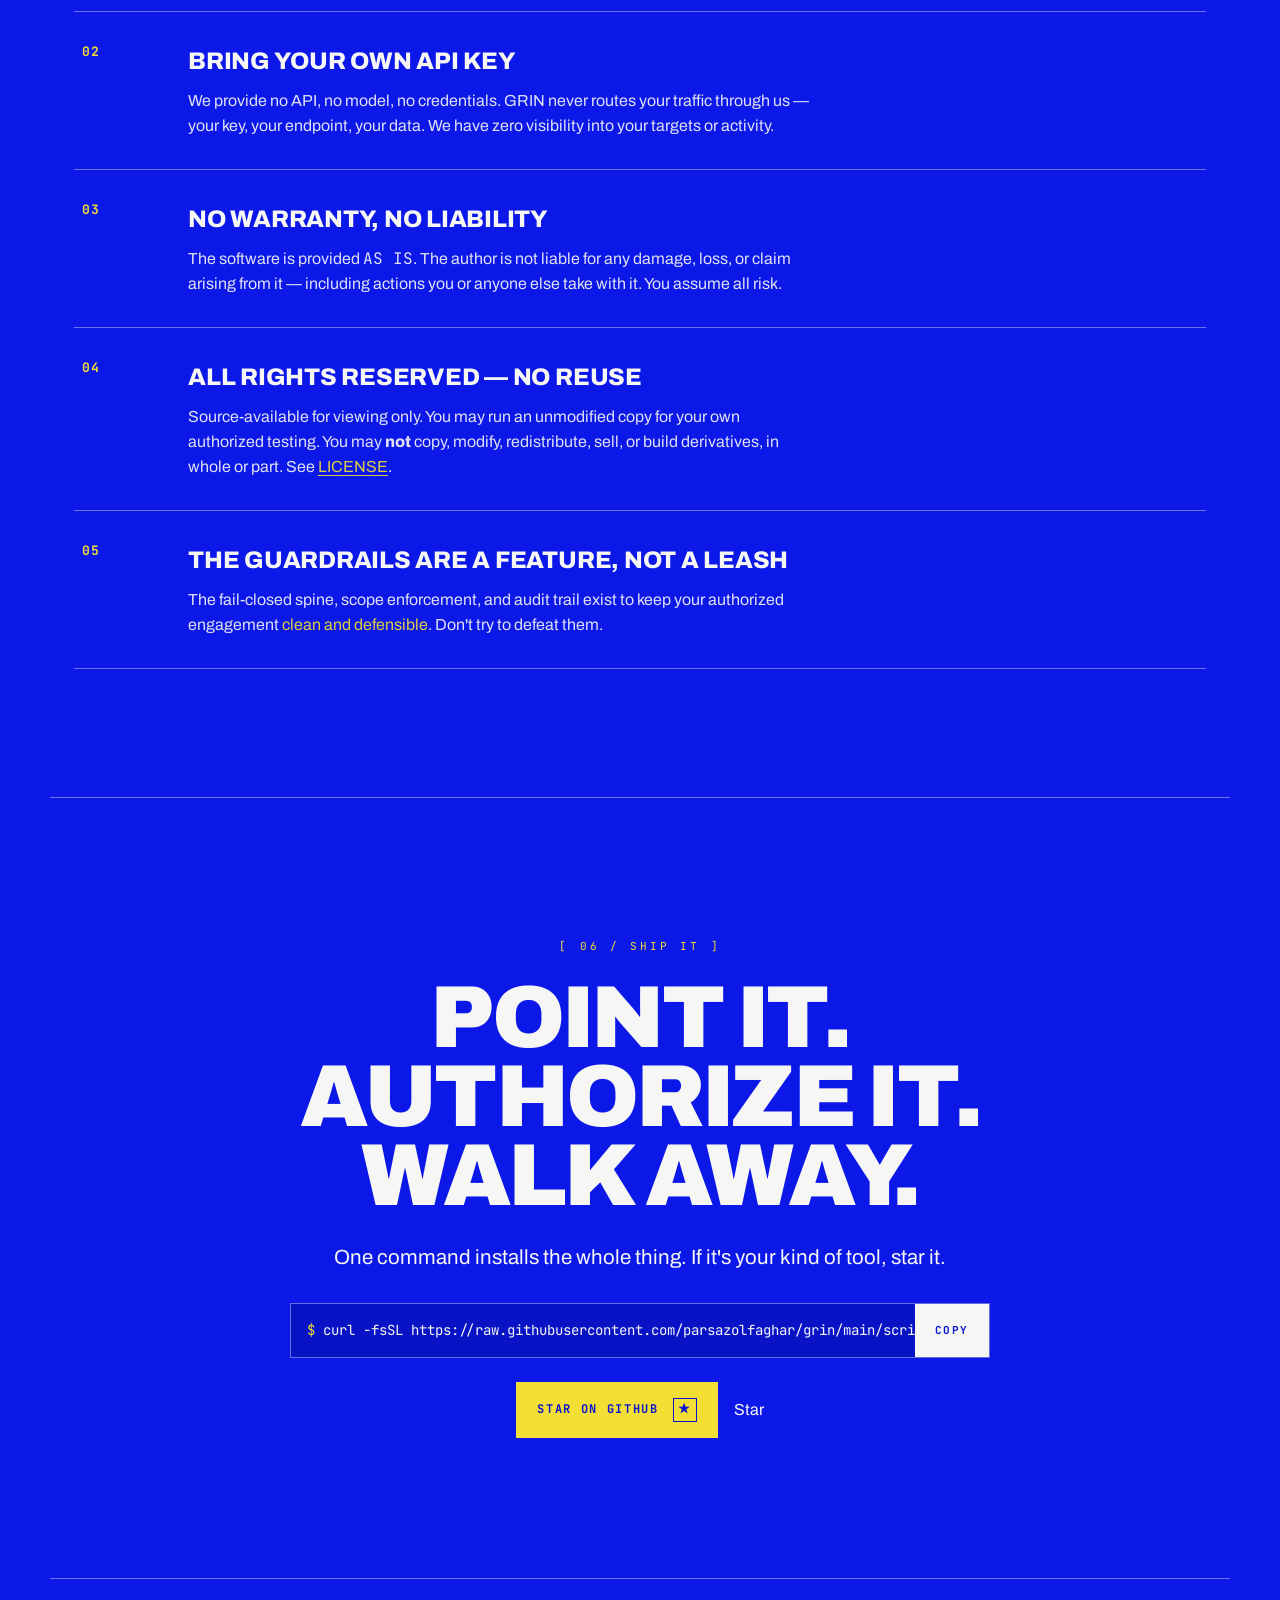
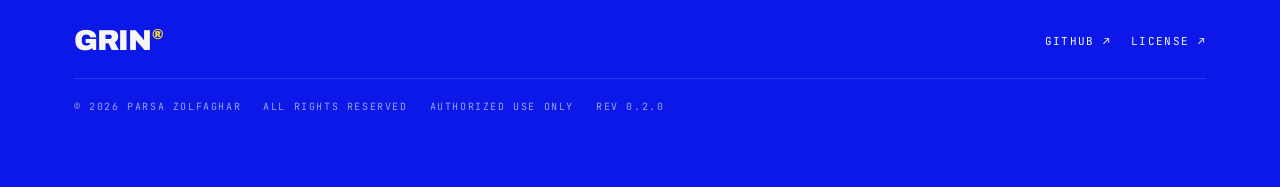
==== commit 43c14430: "polish(site): cut the yap — tighter, more direct copy Trimmed verbose prose to neat/direct: shorter " ====
--- a/site/index.html
+++ b/site/index.html
@@ -56,8 +56,8 @@
   <h1 class="hero-word reveal">GRIN</h1>
 
   <p class="hero-tag reveal">
-    The autonomous operator that <em>doesn't stall</em>. Foothold &rarr; root &rarr; flag &mdash;
-    hands off the keyboard. <span class="hl">You bring the key.</span>
+    Foothold &rarr; root &rarr; flag, fully autonomous.
+    <span class="hl">You bring the key.</span>
   </p>
 
   <div class="hero-cmd reveal">
@@ -96,13 +96,9 @@
     <h2>A full red-team operator in one command.</h2>
   </div>
   <p class="lead reveal">
-    Point GRIN at an authorized target, give it a goal, and walk away. It plans the engagement, drives
-    Kali &amp; BlackArch tooling, gets a foothold, escalates to root, pivots across hosts, captures the
-    proof, and writes the report &mdash; <strong>no keyboard required</strong>. Other "AI hacking"
-    demos flail the moment the model gets unlucky; GRIN finishes, because the last mile is
-    deterministic code, not a hopeful prompt. And every action runs through a single
-    <strong>fail-closed spine</strong> that enforces scope and logs an audit trail &mdash; it
-    physically cannot wander off the targets you authorized.
+    Point it at an authorized target, give it a goal, walk away. It footholds, escalates, pivots, and
+    captures proof on its own &mdash; the last mile is deterministic code, not a hopeful prompt. Every
+    action runs through a <strong>fail-closed spine</strong>, so it can't leave the scope you set.
   </p>
 </section>
 
@@ -119,45 +115,38 @@
     <article class="cell cell-lg reveal">
       <div class="cell-id">D-01</div>
       <h3>Deterministic closers</h3>
-      <p>When the model would stall, <em>code</em> takes the last mile through the spine: default-cred
-      sweep, command-injection, sudo &amp; SUID privesc, LFI&rarr;crack, SQLi, and SSH-key lateral
-      movement. The win isn't left to luck.</p>
+      <p>When the model would stall, code finishes the job through the spine &mdash; the win isn't left to luck.</p>
       <samp class="cell-tags">cred-sweep / web-rce / sudo-gtfo / suid-hijack / lfi-crack / ssh-loot</samp>
     </article>
 
     <article class="cell reveal">
       <div class="cell-id">D-02</div>
       <h3>The Grin Brain</h3>
-      <p>Persistent, cross-engagement memory. It recognizes the situation and applies the proven play
-      every time &mdash; and learns from every success and wall.</p>
+      <p>Cross-engagement memory &mdash; applies the proven play every time, learns from every win and wall.</p>
     </article>
 
     <article class="cell reveal">
       <div class="cell-id">D-03</div>
       <h3>Dual arsenal</h3>
-      <p>Self-provisioning <strong>Kali + BlackArch</strong> containers, complementary by design &mdash;
-      tools route across both. A laptop with Docker is a full rig.</p>
+      <p>Self-provisioning <strong>Kali + BlackArch</strong>. A laptop with Docker is a full rig.</p>
     </article>
 
     <article class="cell reveal">
       <div class="cell-id">D-04</div>
       <h3>Fail-closed spine</h3>
-      <p>Every action: resolve &rarr; authorize &rarr; gate &rarr; execute &rarr; audit. Out-of-scope
-      is <span class="hl">refused</span>, not run. The model can't go around it.</p>
+      <p>resolve &rarr; authorize &rarr; gate &rarr; execute &rarr; audit. Out-of-scope is <span class="hl">refused</span>.</p>
     </article>
 
     <article class="cell reveal">
       <div class="cell-id">D-05</div>
       <h3>Broad coverage</h3>
-      <p>Integrated nuclei brings thousands of CVE/misconfig checks &mdash; every hit becomes an
-      evidence-backed finding.</p>
+      <p>nuclei brings thousands of CVE/misconfig checks &mdash; each an evidence-backed finding.</p>
     </article>
 
     <article class="cell cell-wide reveal">
       <div class="cell-id">D-06</div>
       <h3>One-button updates</h3>
-      <p>Install once. One update pulls the code, re-deploys the in-container helpers, and syncs the
-      brain &mdash; all three layers, current, in a click.</p>
+      <p>One click updates the code, the in-container helpers, and the brain &mdash; all three layers.</p>
       <samp class="cell-tags">code · helpers · brain &mdash; one button</samp>
     </article>
   </div>
@@ -170,8 +159,7 @@
   <div class="band-head reveal">
     <span class="eyebrow">[ 03 / FULL FEATURE SET ]</span>
     <h2>Everything it does.</h2>
-    <p class="lead">The actual machinery, not a buzzword list. <strong>Runs on macOS, Windows, and
-    Linux</strong> &mdash; the app is cross-platform, and the arsenal runs anywhere Docker does.</p>
+    <p class="lead">The actual machinery. <strong>Runs on macOS, Windows, and Linux.</strong></p>
     <dl class="platforms reveal">
       <div><dt>DESKTOP APP</dt><dd>macOS · Windows · Linux</dd></div>
       <div><dt>BRAIN</dt><dd>Cloud or Local</dd></div>
@@ -382,8 +370,7 @@
   <div class="ctaband-in reveal">
     <span class="eyebrow">[ 06 / SHIP IT ]</span>
     <h2>Point it. Authorize it.<br>Walk away.</h2>
-    <p class="lead">One command installs the whole thing. If grin is your kind of tool, the star
-    button's right here &mdash; it's how this gets found.</p>
+    <p class="lead">One command installs the whole thing. If it's your kind of tool, star it.</p>
     <div class="ctaband-cmd">
       <div class="cmd-row">
         <code id="cmd3">curl -fsSL https://raw.githubusercontent.com/parsazolfaghar/grin/main/scripts/install.sh | bash</code>
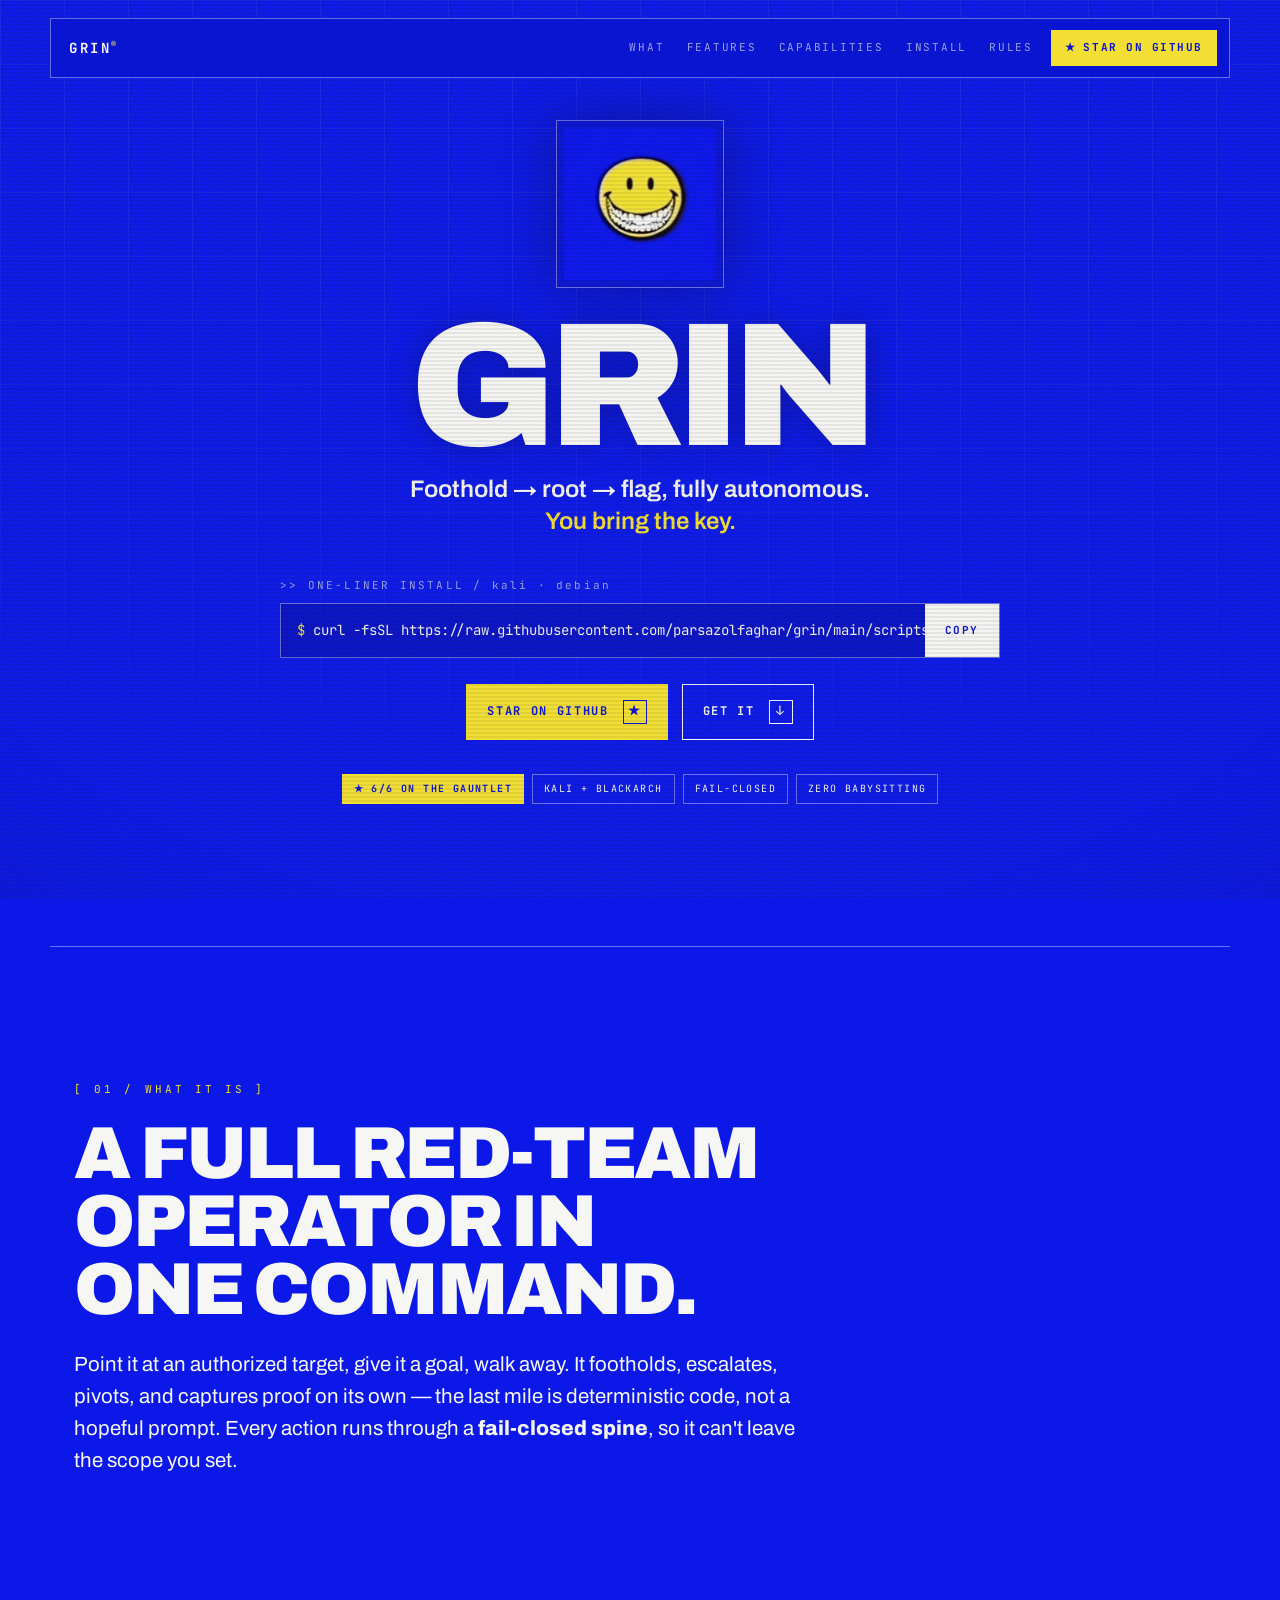
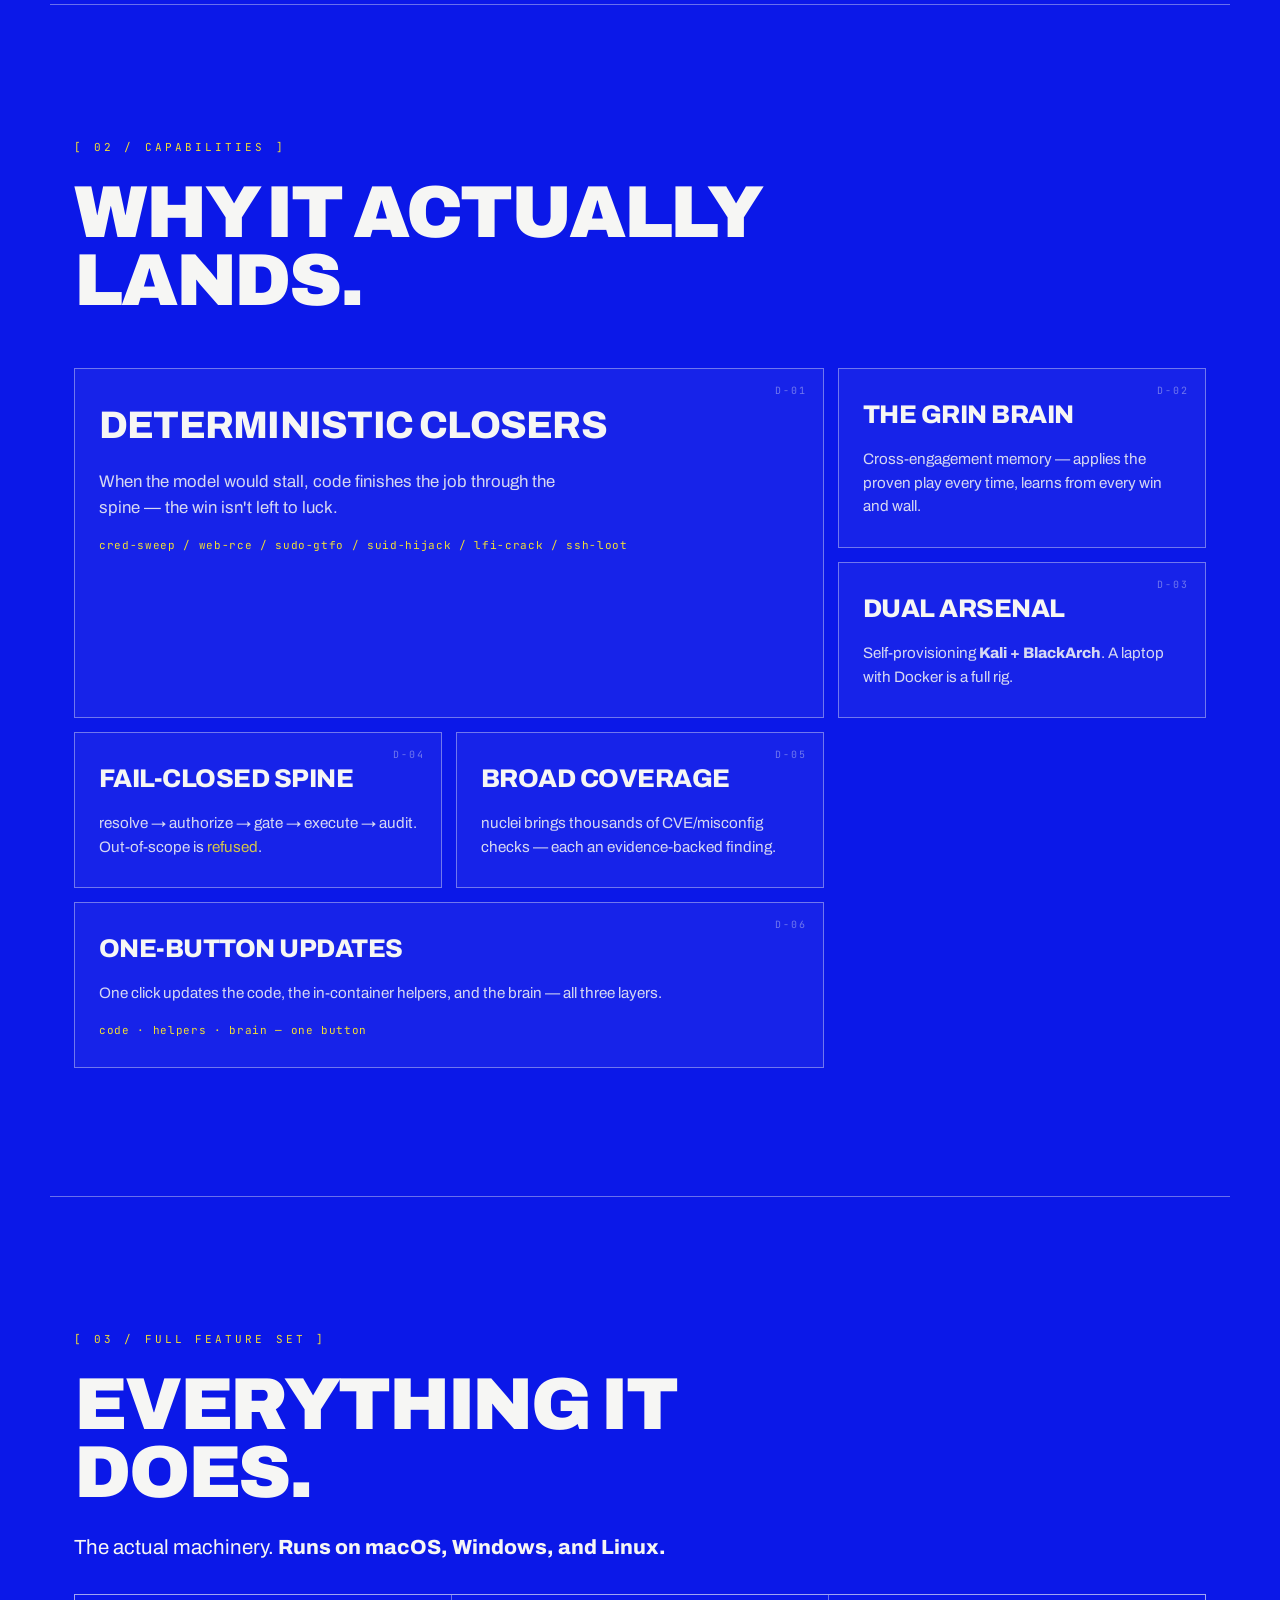
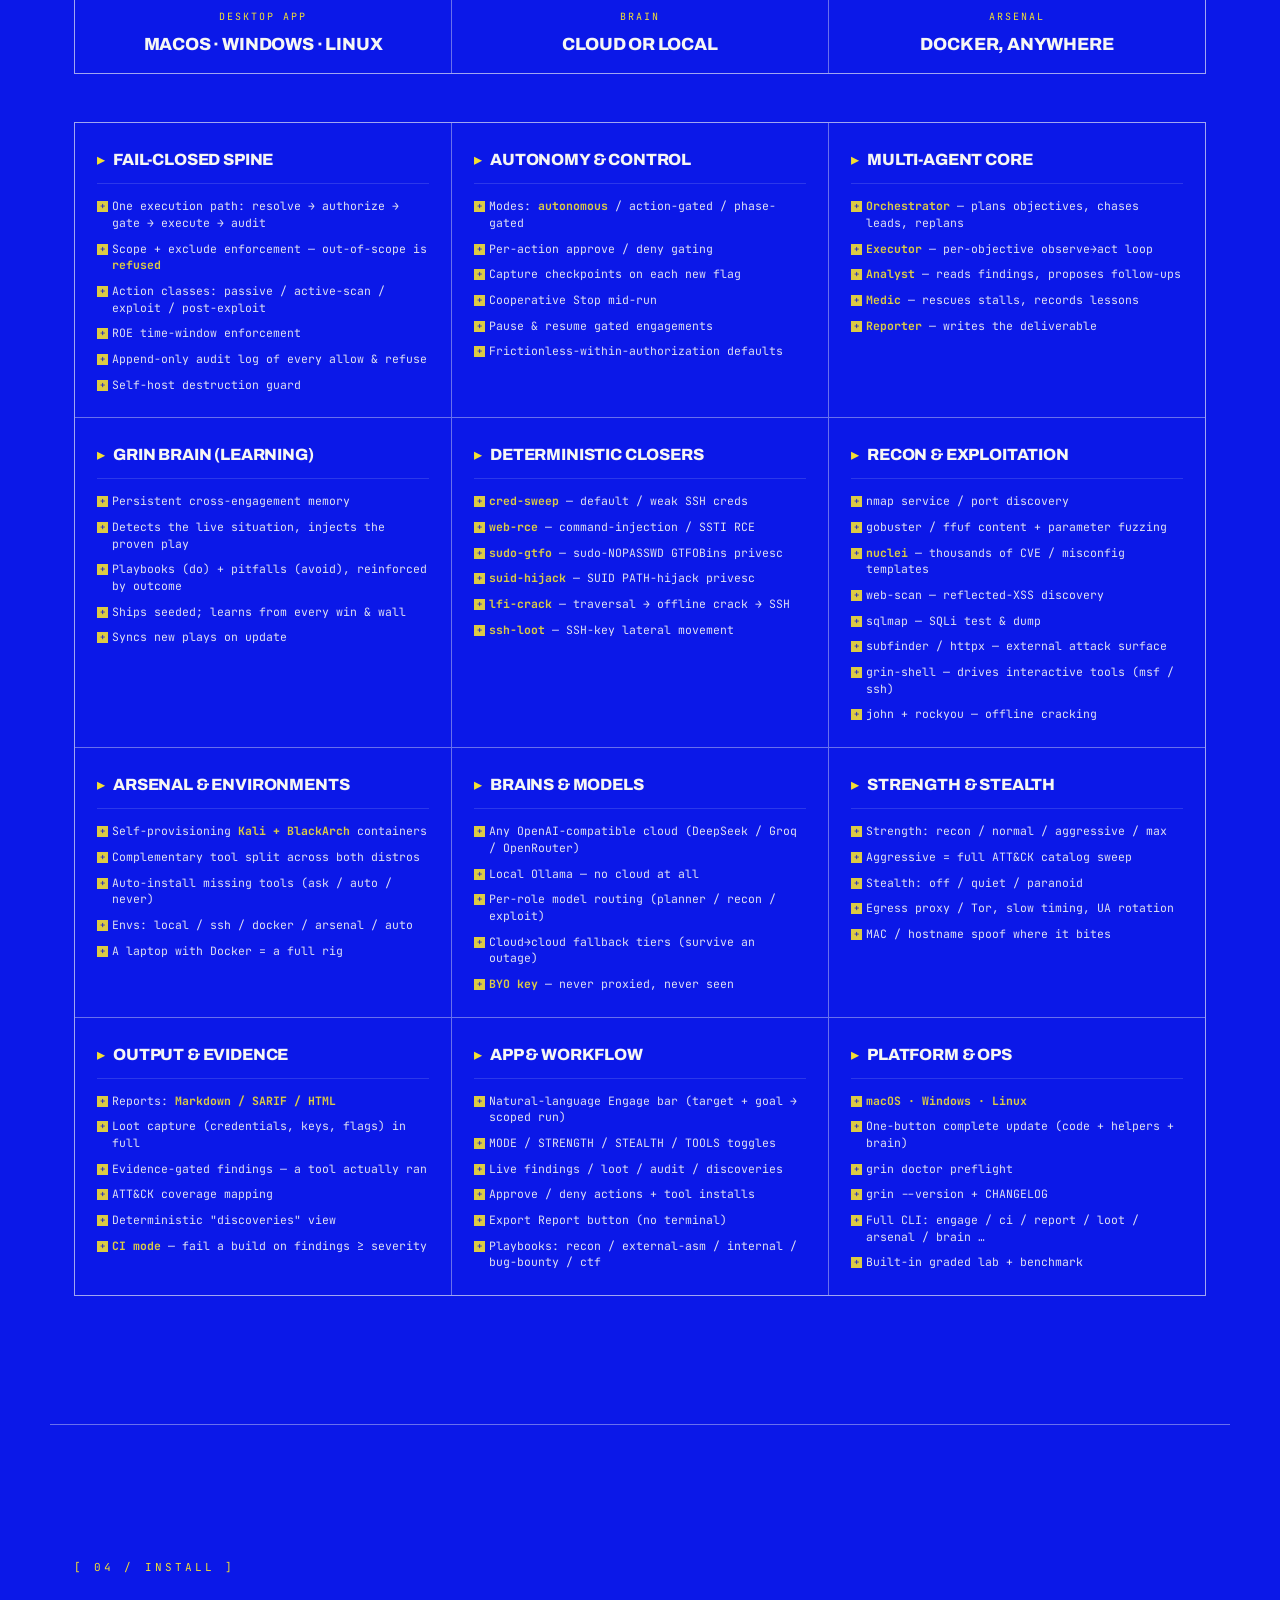
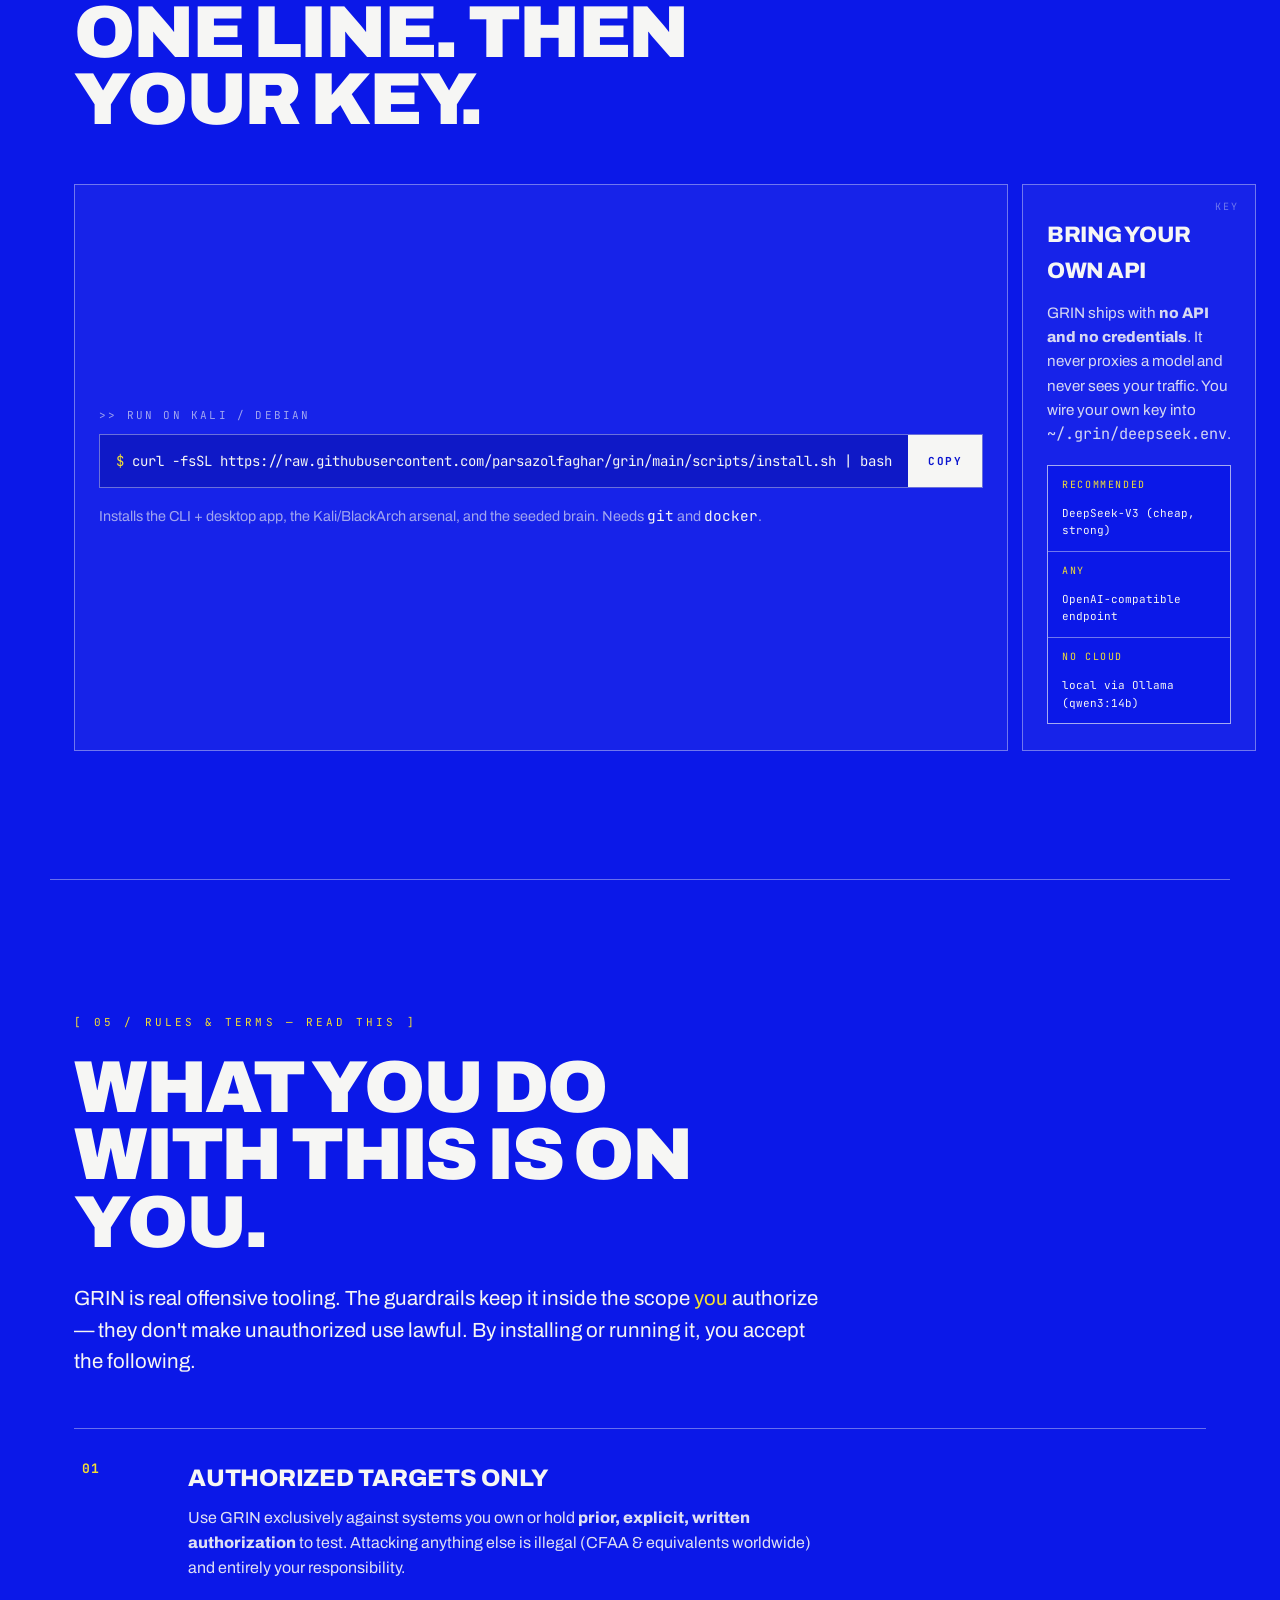
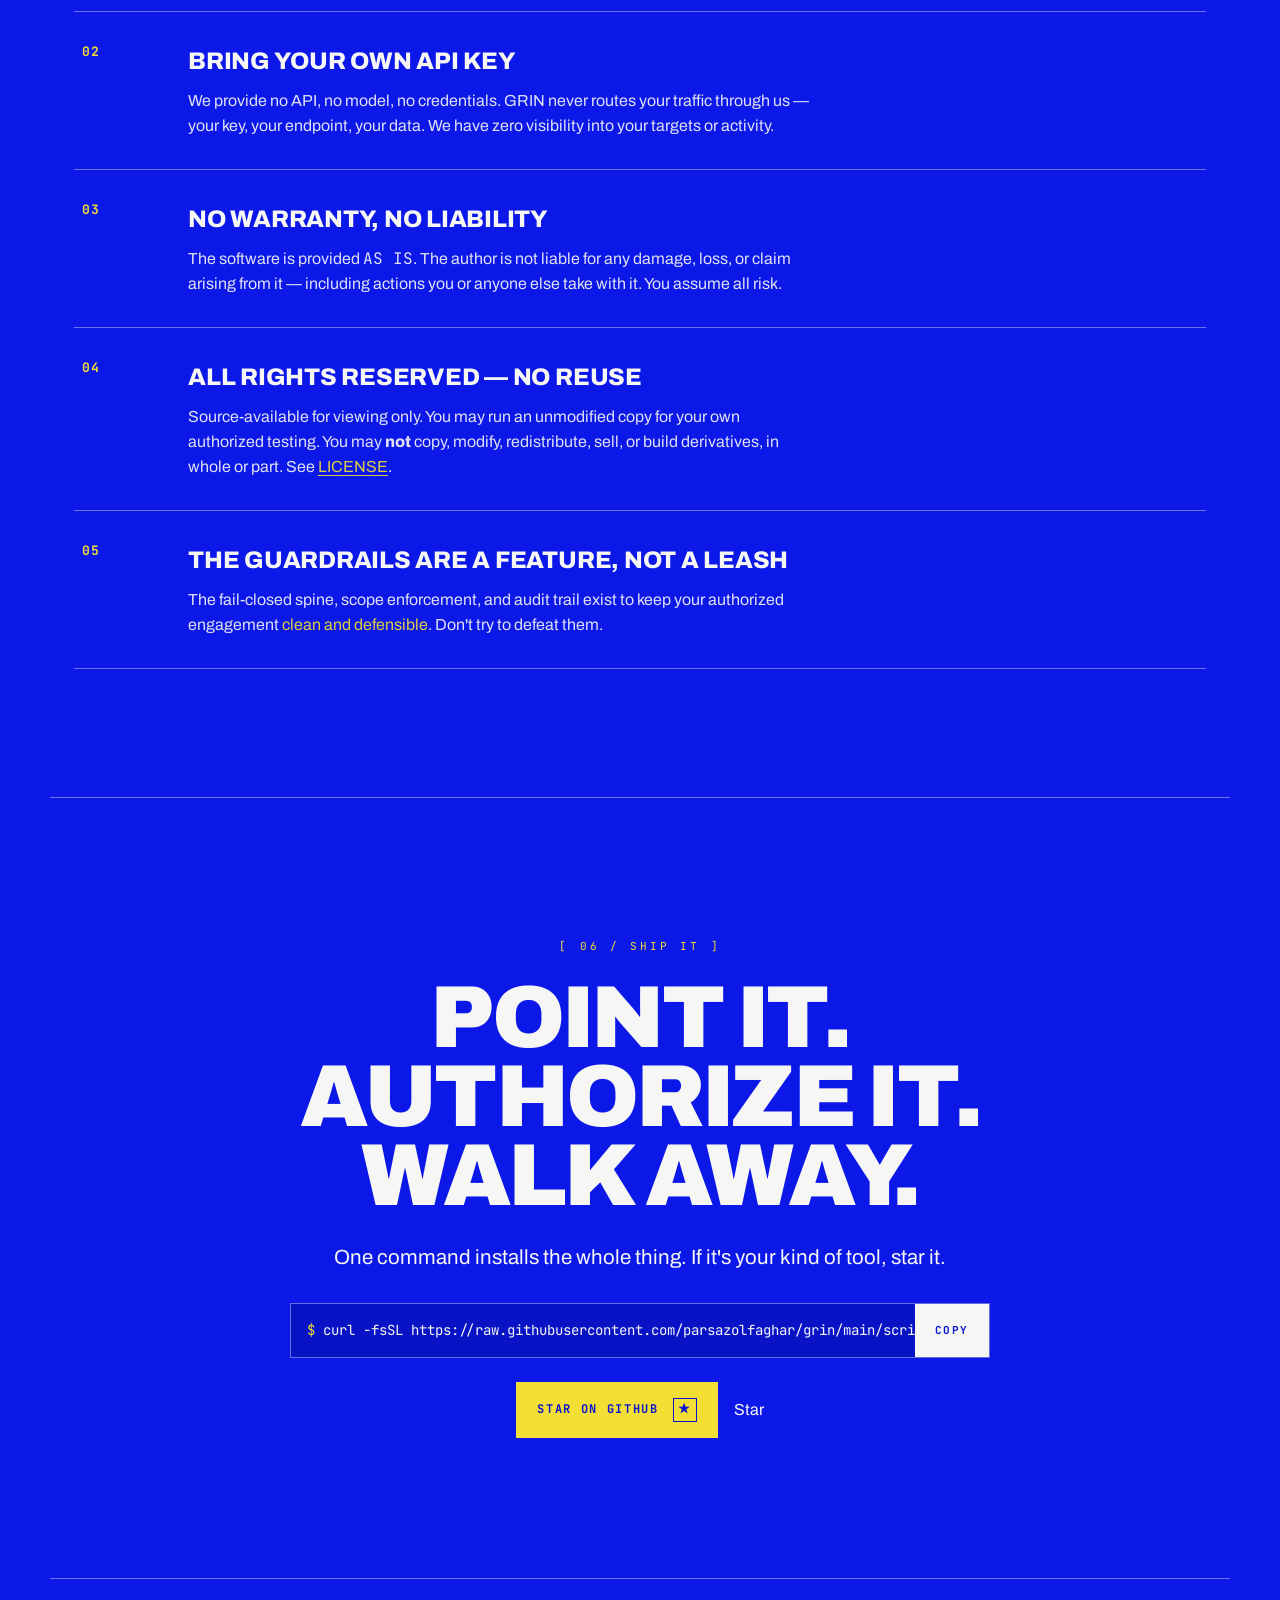
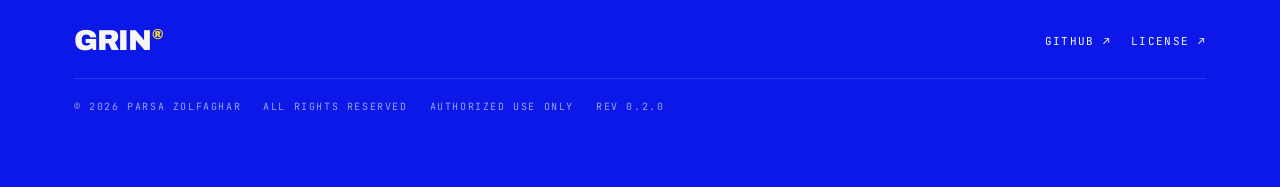
==== commit d377b0fb: "fix(site): one star button in the hero (kept the count-widget in the closing CTA)" ====
--- a/site/index.html
+++ b/site/index.html
@@ -73,11 +73,6 @@
       STAR ON GITHUB <span class="btn-ico">★</span>
     </a>
     <a class="btn btn-ghost" href="#install">GET IT <span class="btn-ico">↓</span></a>
-    <span class="gh-star reveal">
-      <a class="github-button" href="https://github.com/parsazolfaghar/grin"
-         data-color-scheme="dark" data-size="large" data-show-count="true"
-         aria-label="Star parsazolfaghar/grin on GitHub">Star</a>
-    </span>
   </div>
 
   <div class="hero-chips reveal">
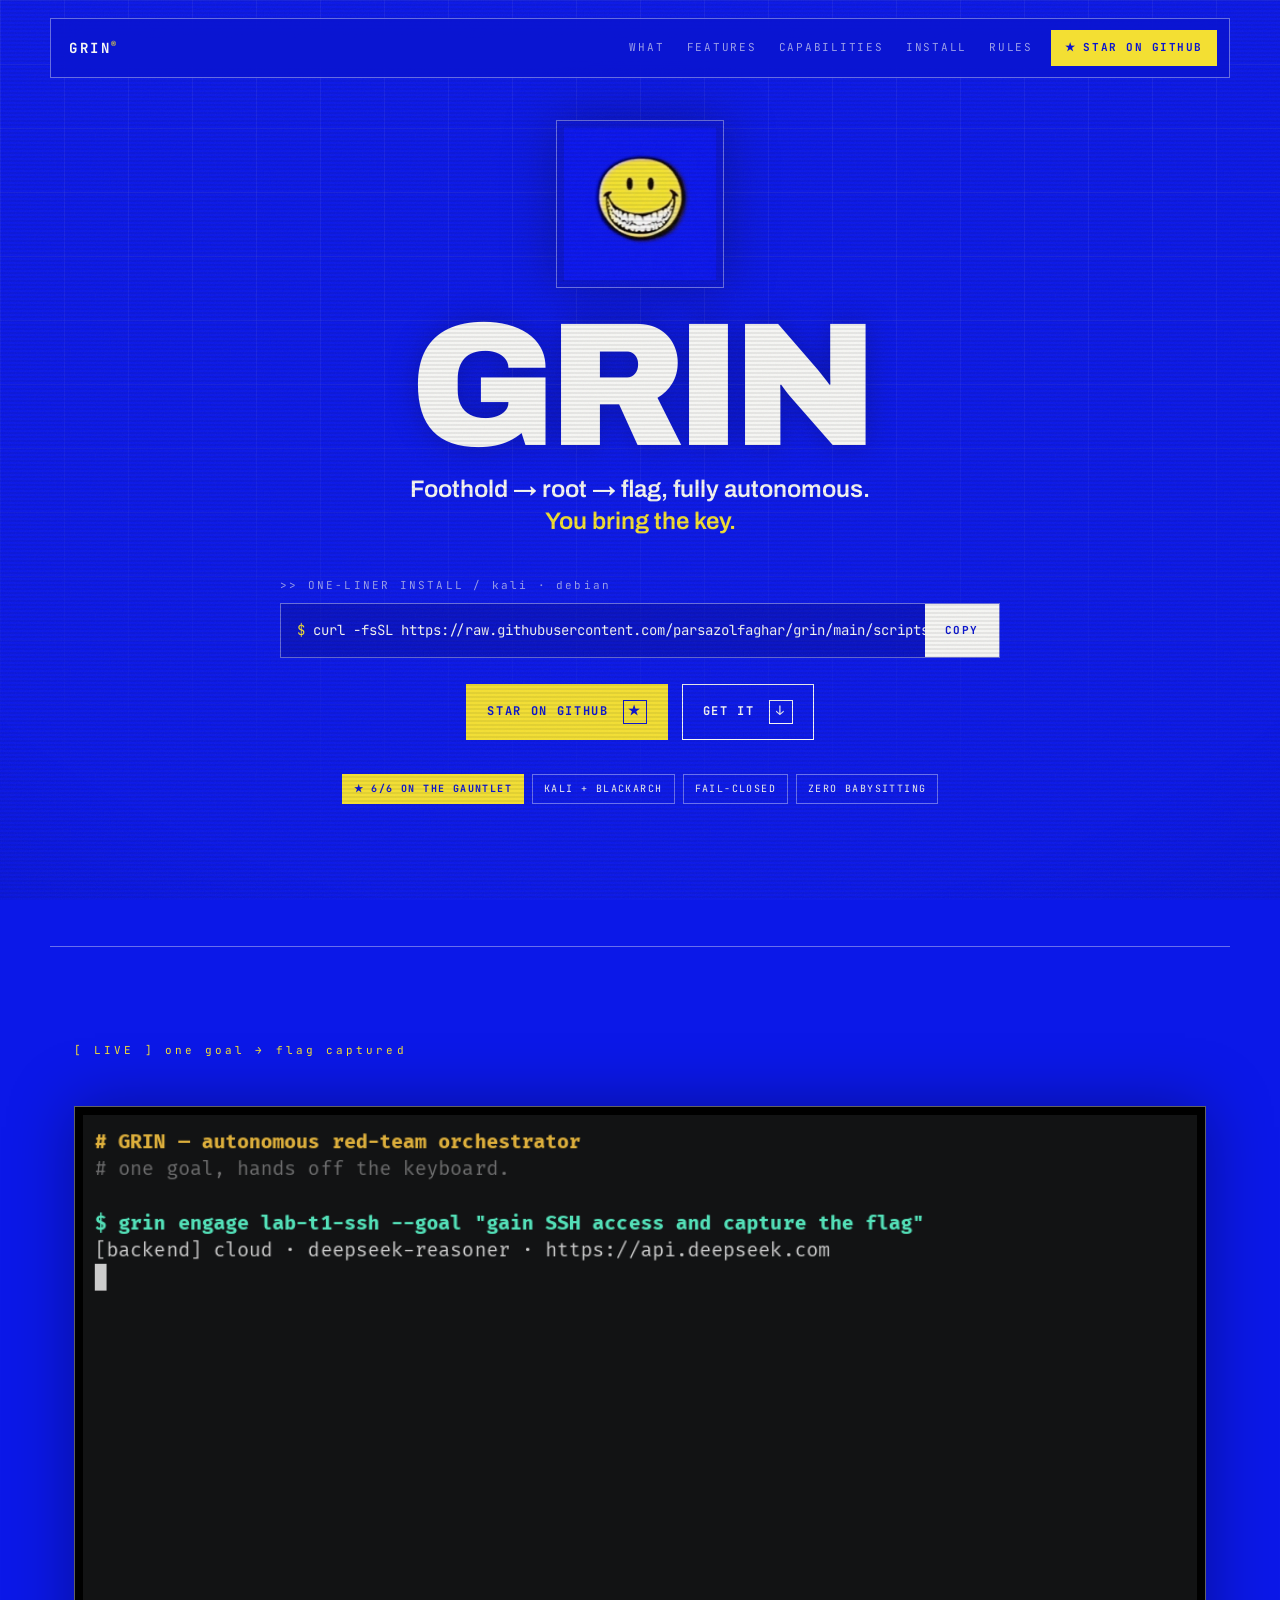
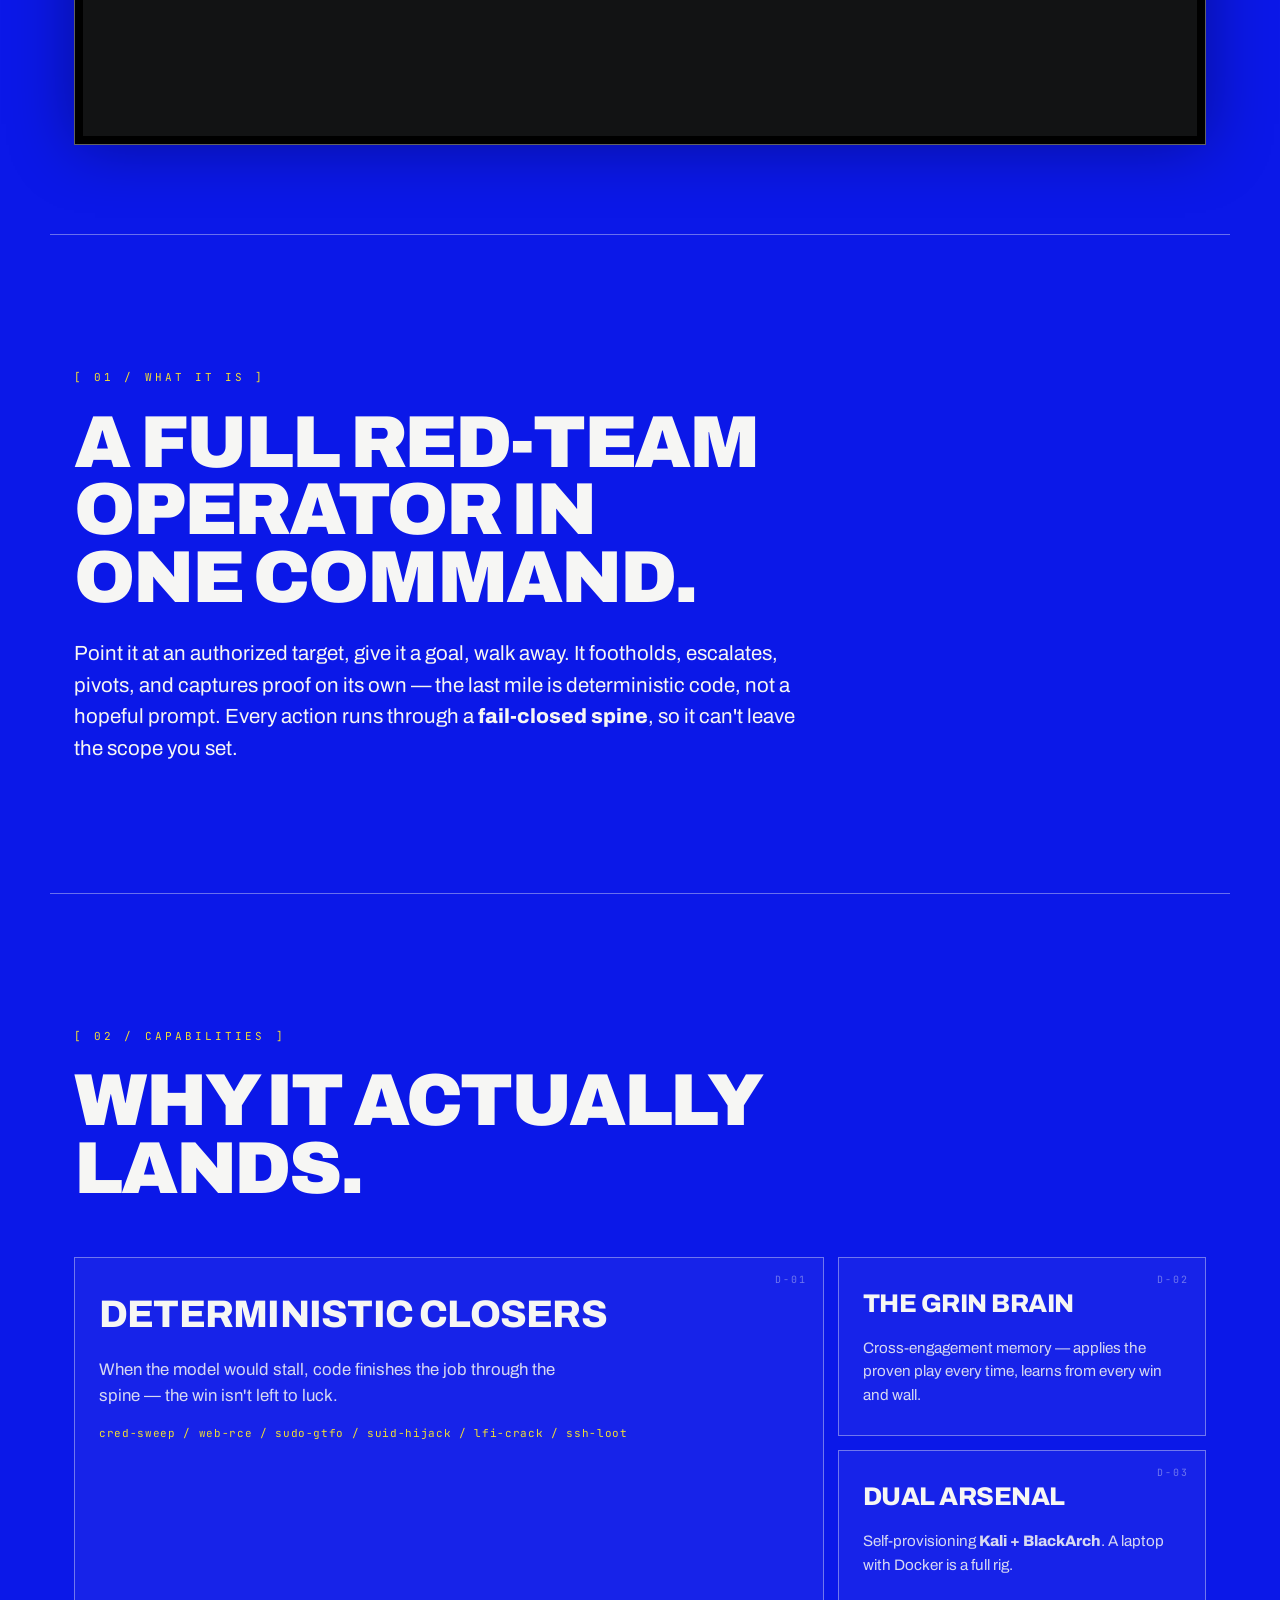
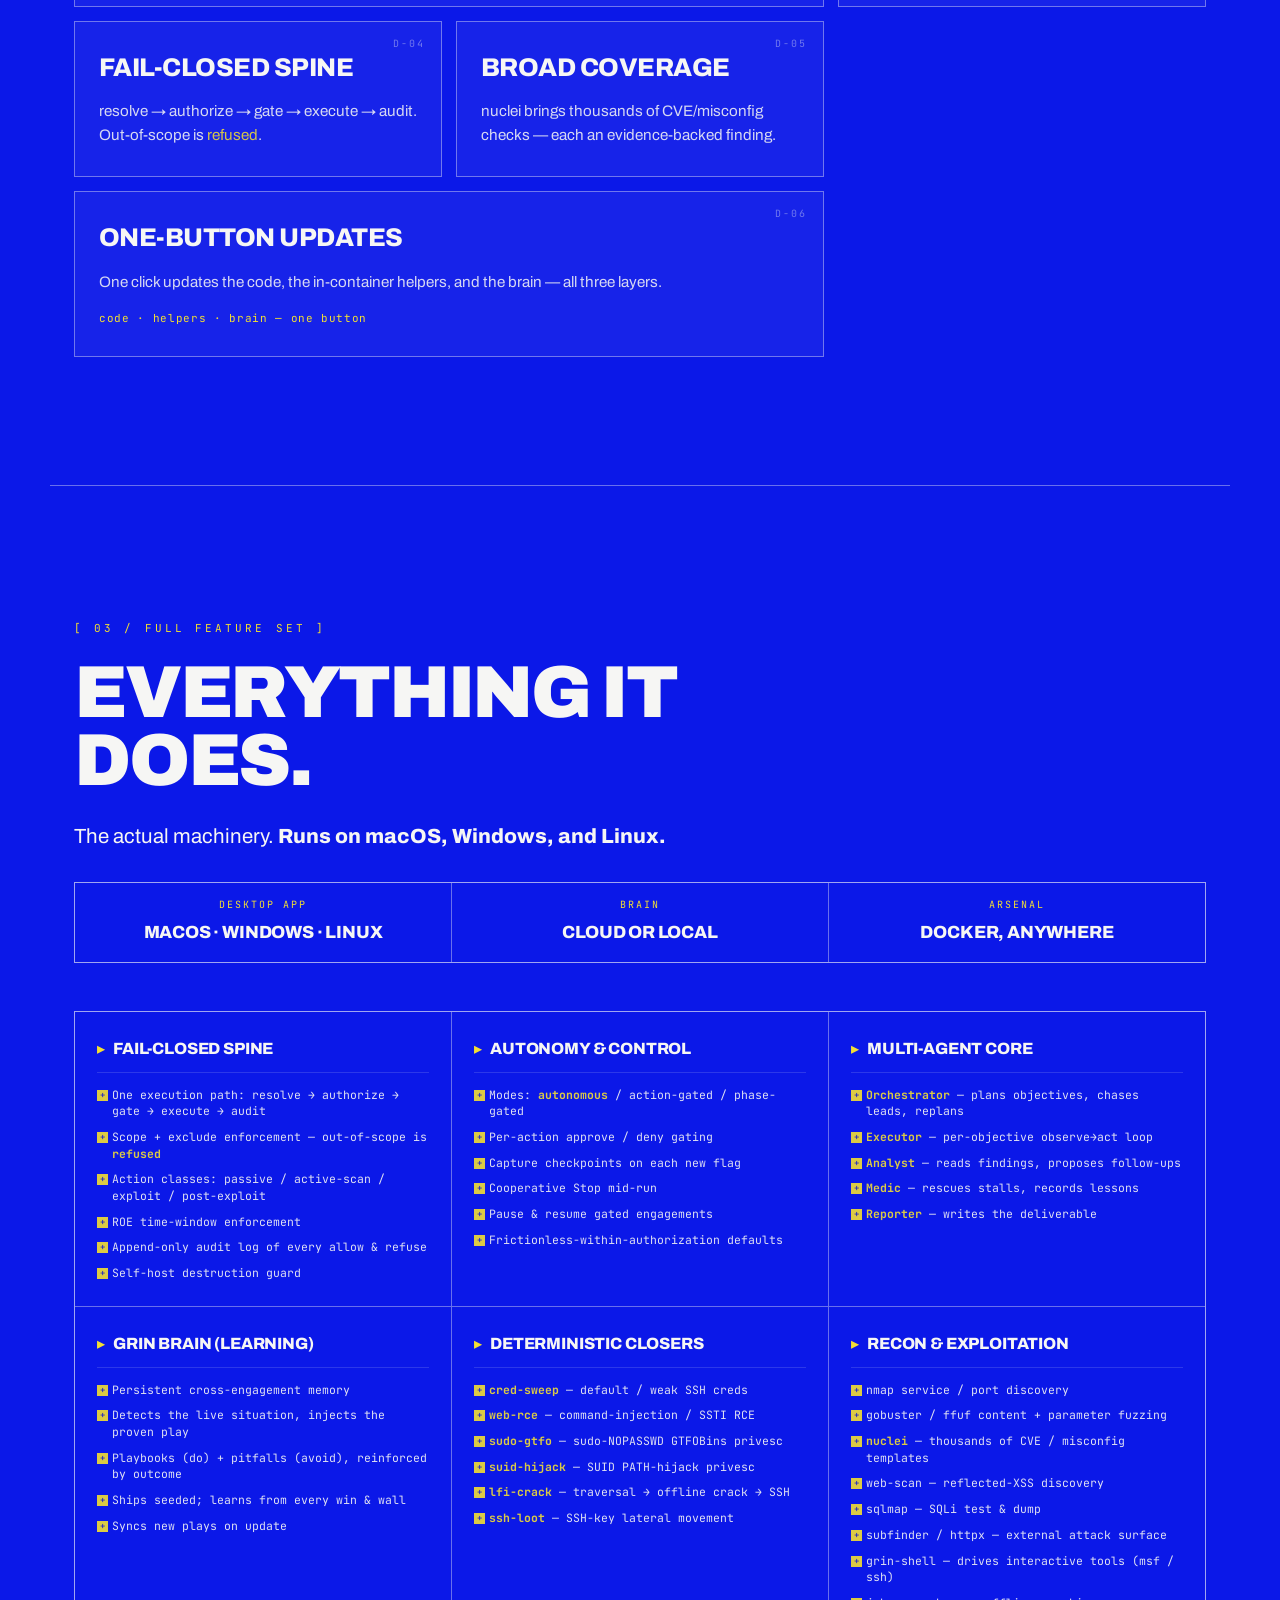
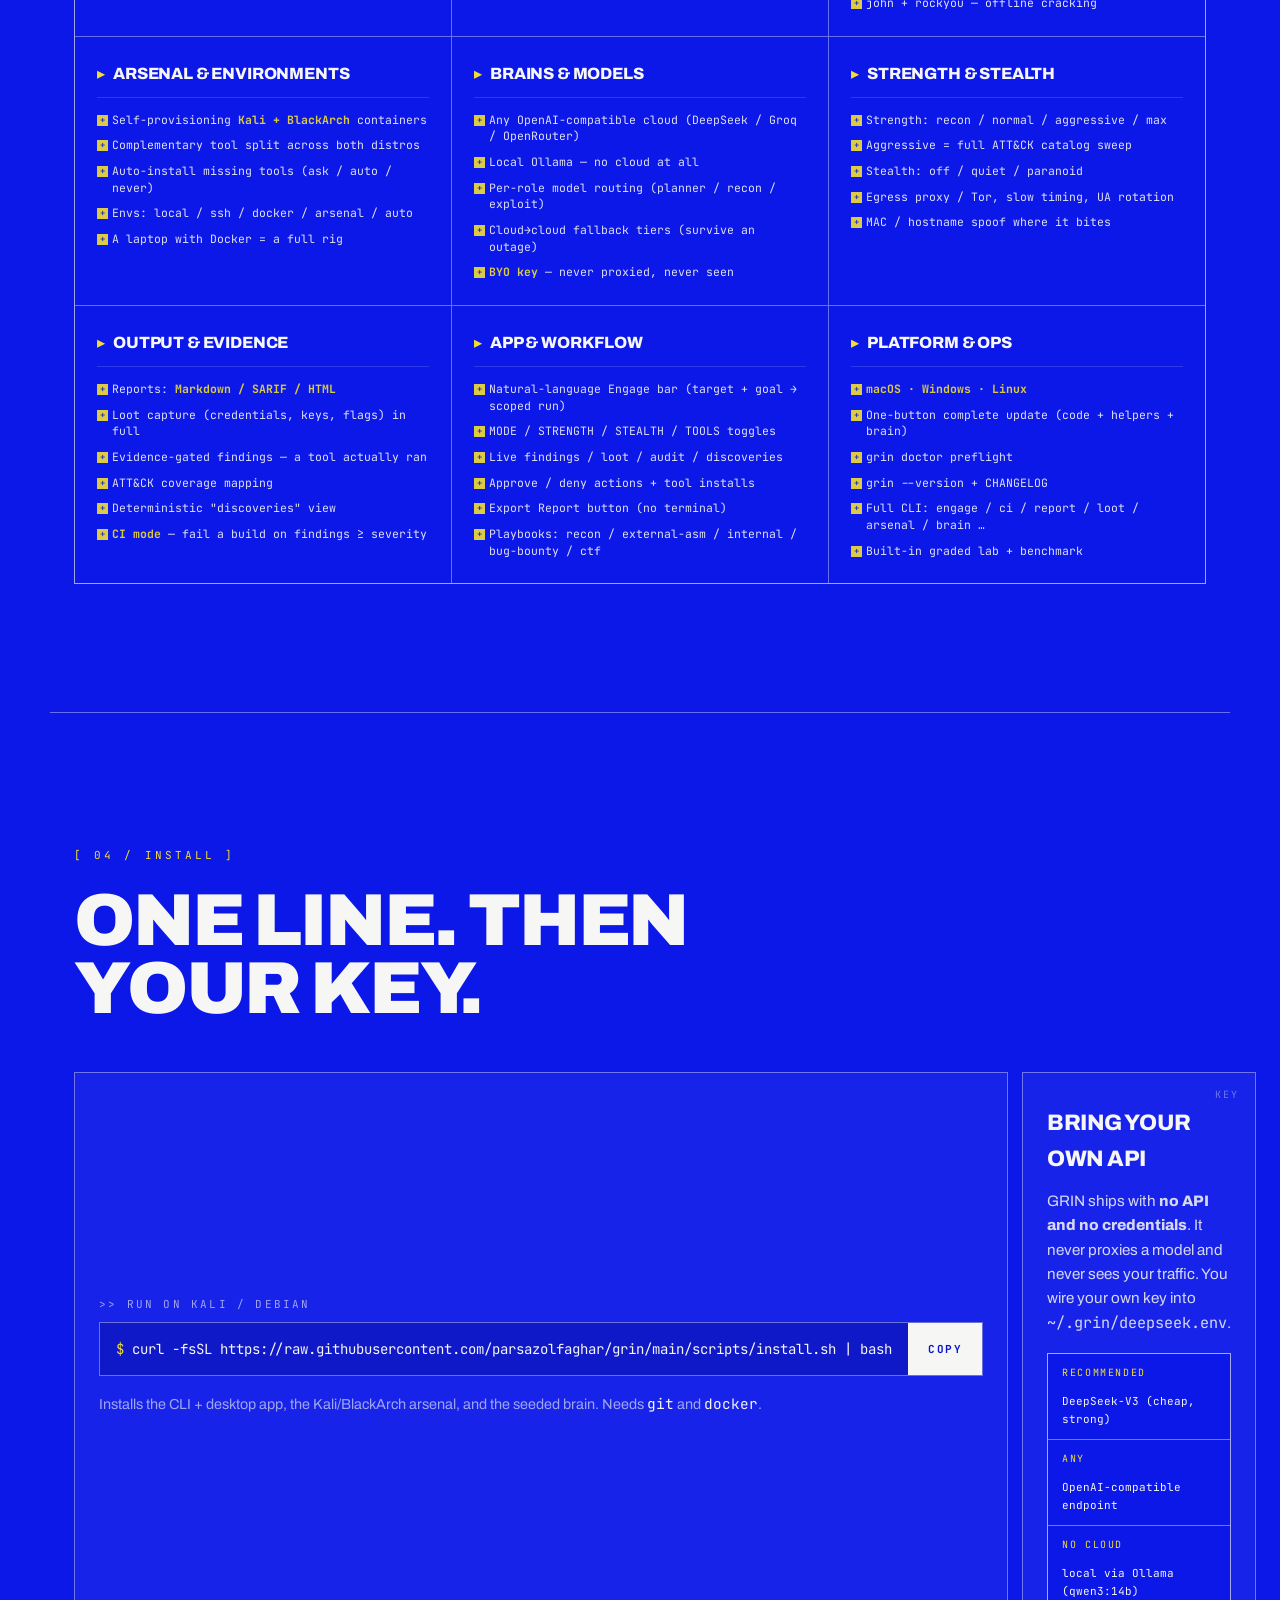
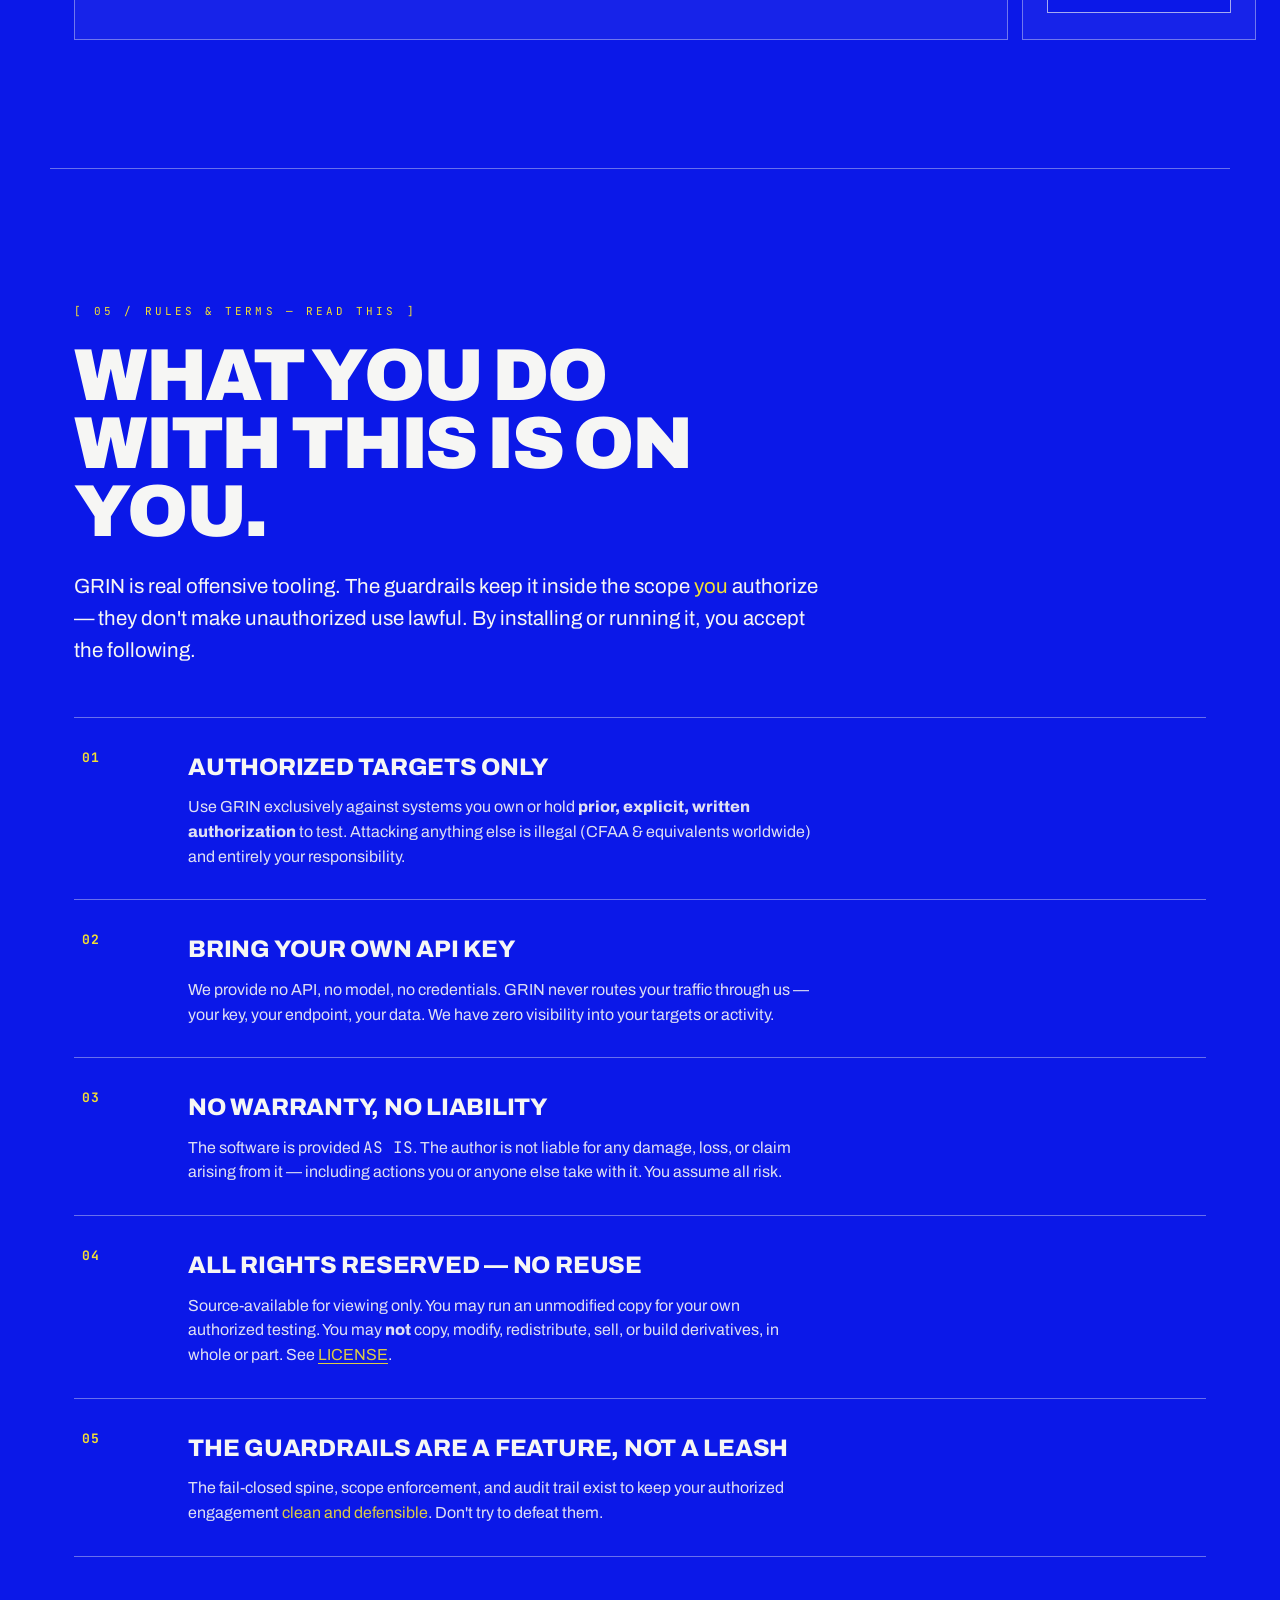
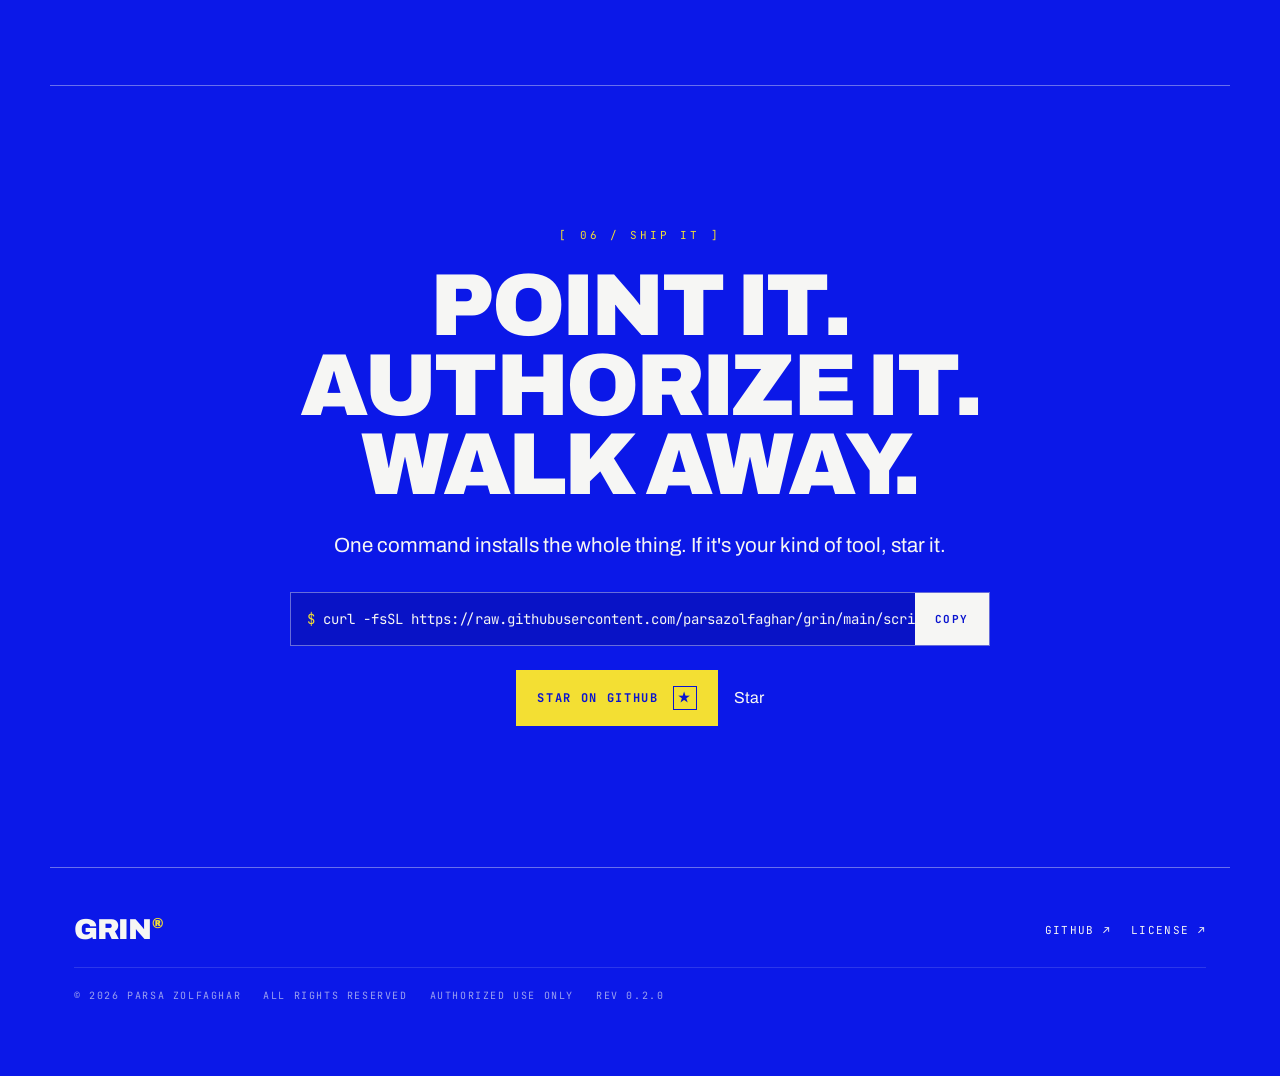
==== commit 20e3bcd1: "feat(demo): autonomous flag-capture demo GIF in README + site Recorded a real T1 engagement on the r" ====
--- a/site/index.html
+++ b/site/index.html
@@ -84,6 +84,18 @@
 
 <hr class="rule">
 
+<!-- ░░ DEMO ░░ -->
+<section class="band demo">
+  <div class="band-head reveal">
+    <span class="eyebrow">[ LIVE ] one goal &rarr; flag captured</span>
+  </div>
+  <div class="demo-frame reveal">
+    <img src="demo.gif" alt="grin capturing a flag autonomously" loading="lazy">
+  </div>
+</section>
+
+<hr class="rule">
+
 <!-- ░░ WHAT ░░ -->
 <section id="what" class="band">
   <div class="band-head reveal">
--- a/site/style.css
+++ b/site/style.css
@@ -135,6 +135,12 @@
 .spec li::before{content:"+";position:absolute;left:0;color:var(--blue-deep);background:var(--yellow);width:11px;height:11px;display:grid;place-items:center;font-size:9px;top:3px;line-height:1}
 .spec b{color:var(--yellow);font-weight:700}
 
+/* ── demo strip ──────────────────────────────────────────────────────────── */
+.demo{padding-top:clamp(40px,7vw,90px);padding-bottom:clamp(40px,7vw,90px)}
+.demo .band-head{margin-bottom:24px}
+.demo-frame{border:1px solid var(--line);background:#000;padding:8px;box-shadow:0 0 60px rgba(0,0,0,.35)}
+.demo-frame img{display:block;width:100%;height:auto;image-rendering:auto}
+
 /* ── buttons ─────────────────────────────────────────────────────────────── */
 .btn{font-family:var(--mono);font-size:12px;font-weight:700;letter-spacing:.14em;text-transform:uppercase;display:inline-flex;align-items:center;gap:14px;padding:15px 20px;border:1px solid var(--ink);transition:transform .4s var(--ease),background .3s var(--ease),color .3s var(--ease),border-color .3s var(--ease)}
 .btn:active{transform:scale(.97)}
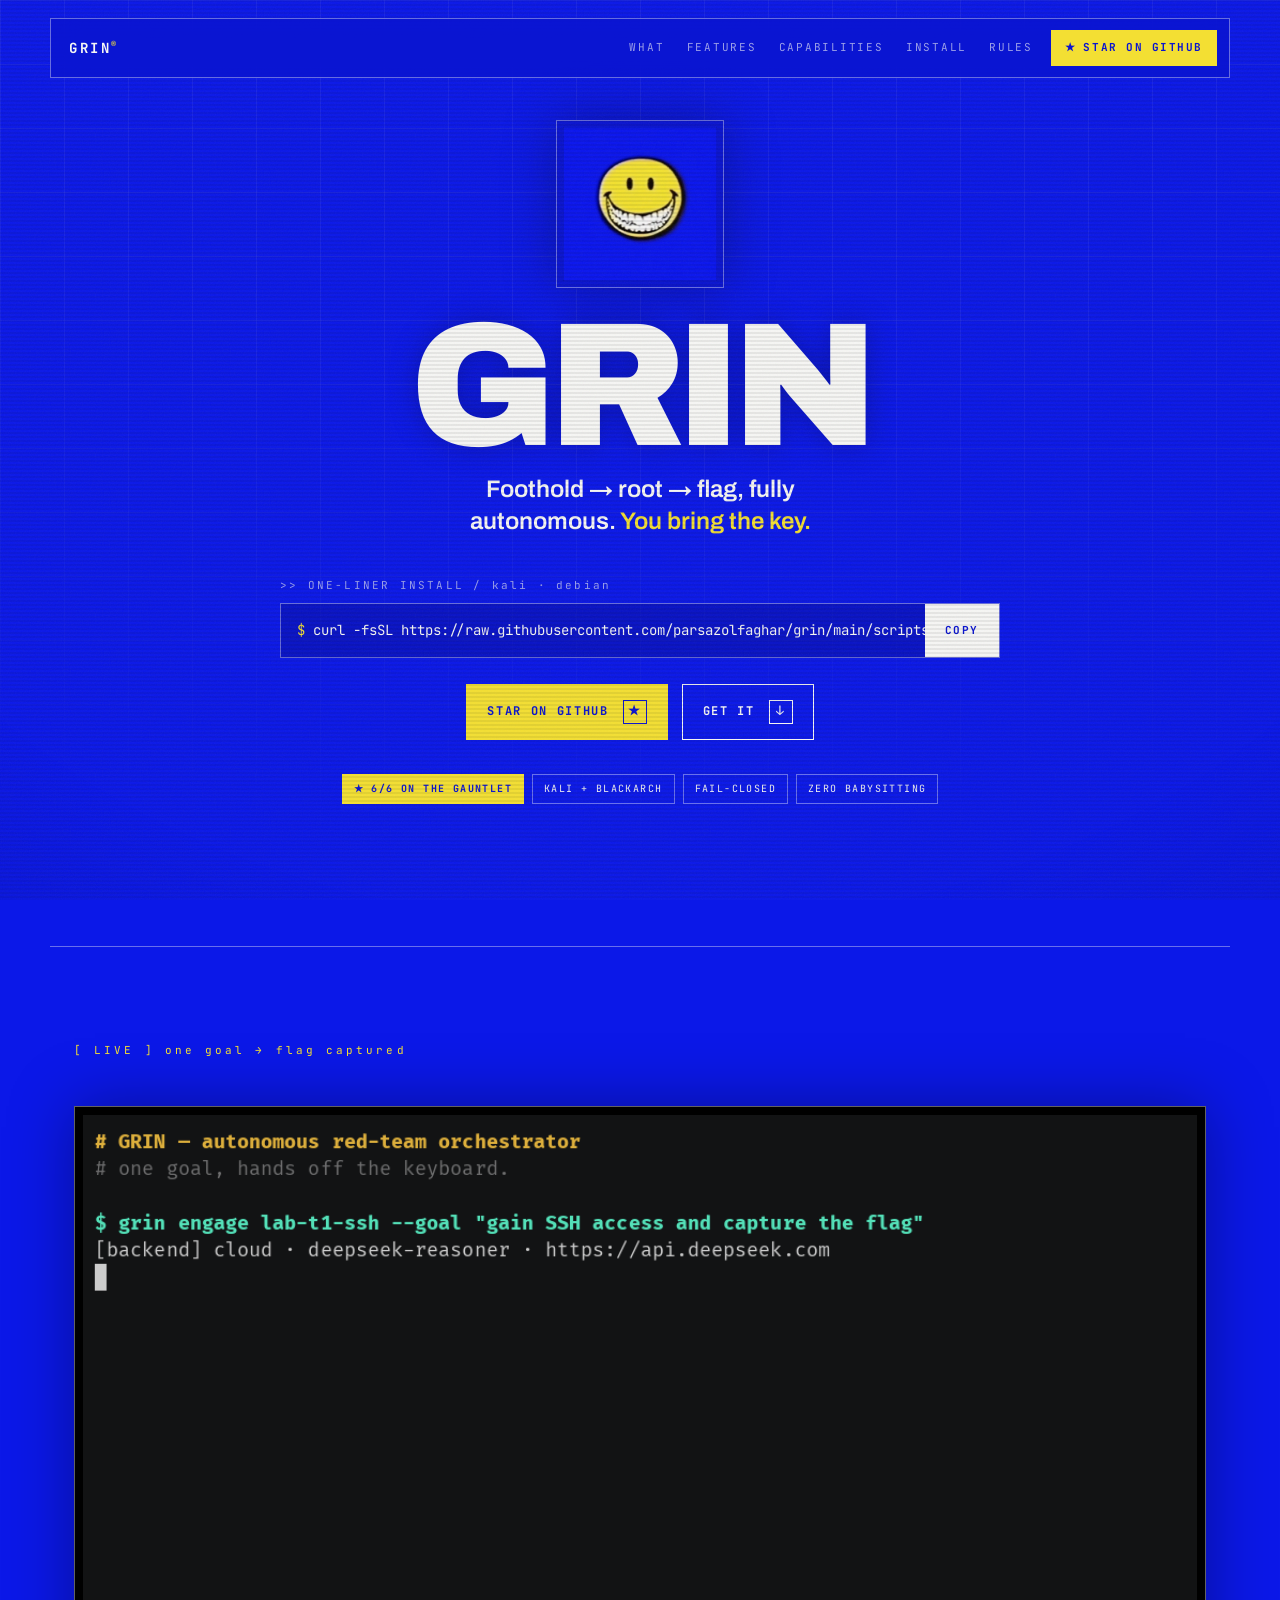
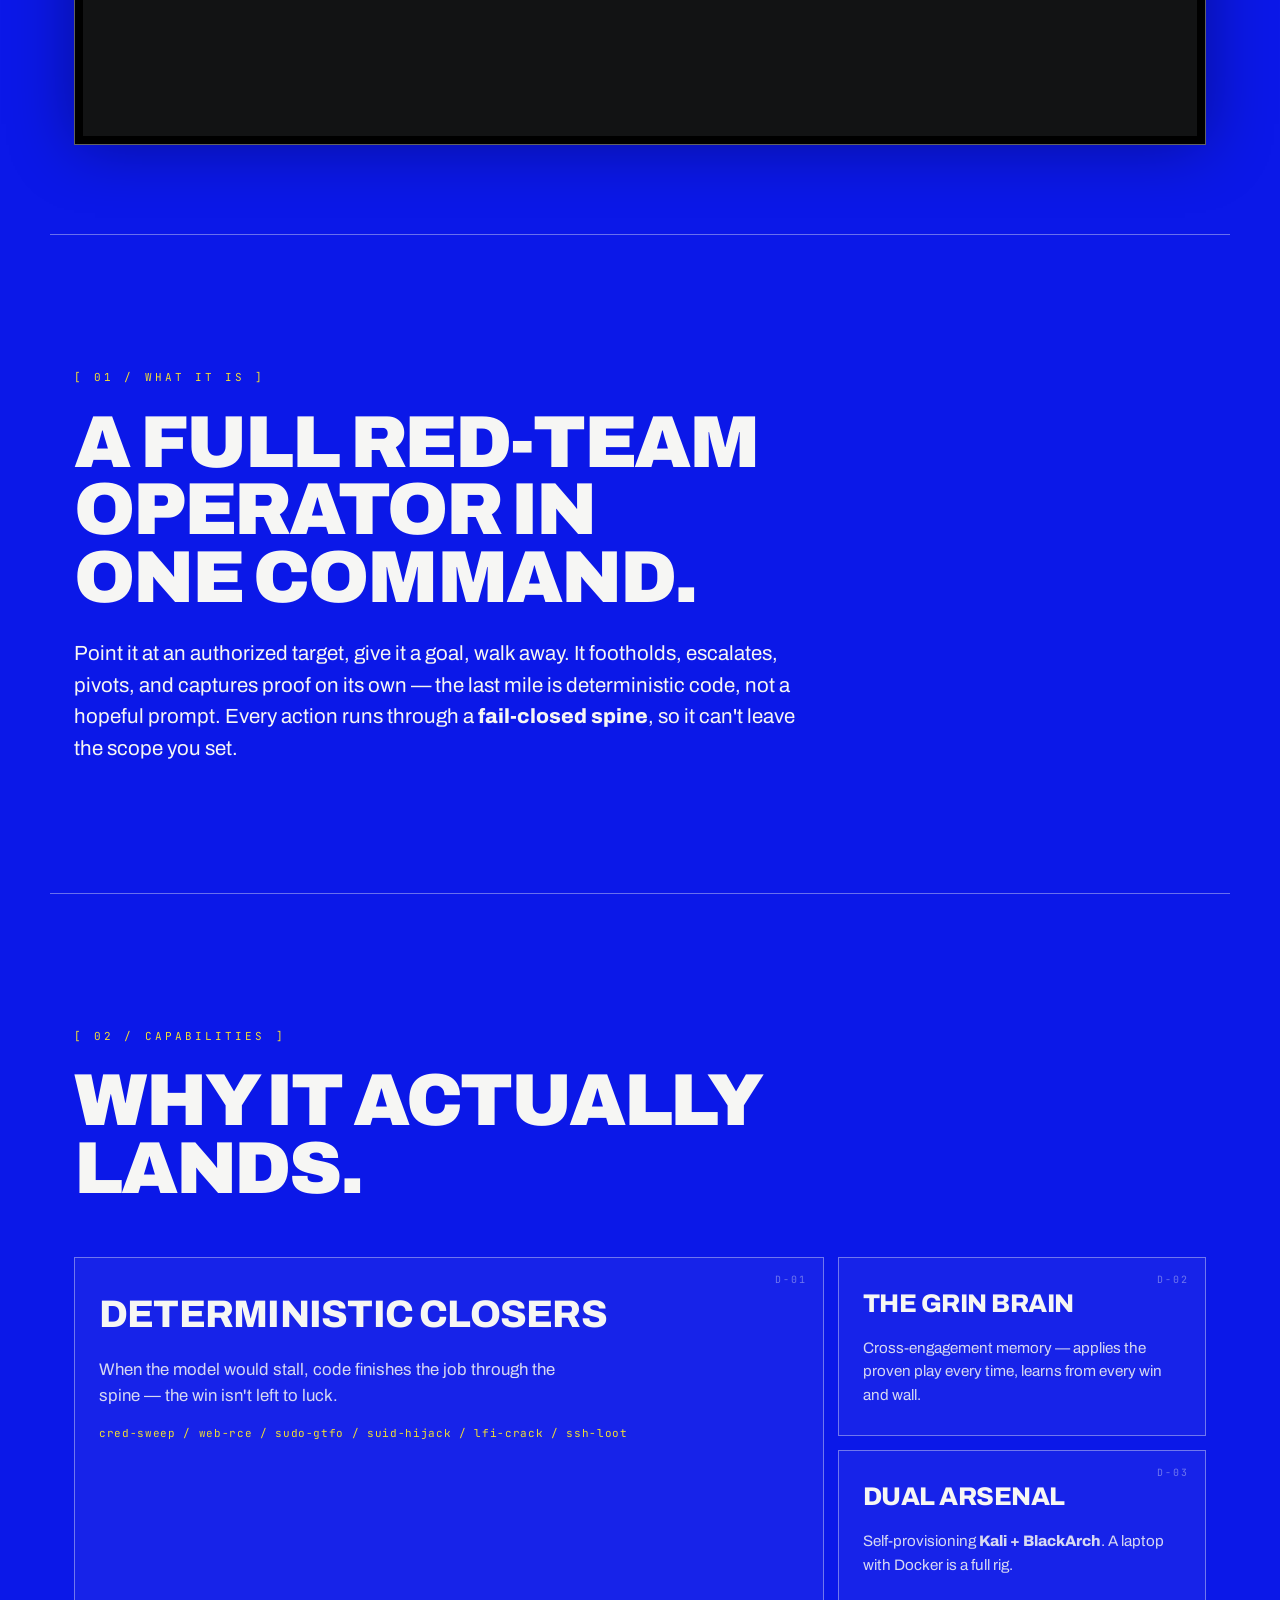
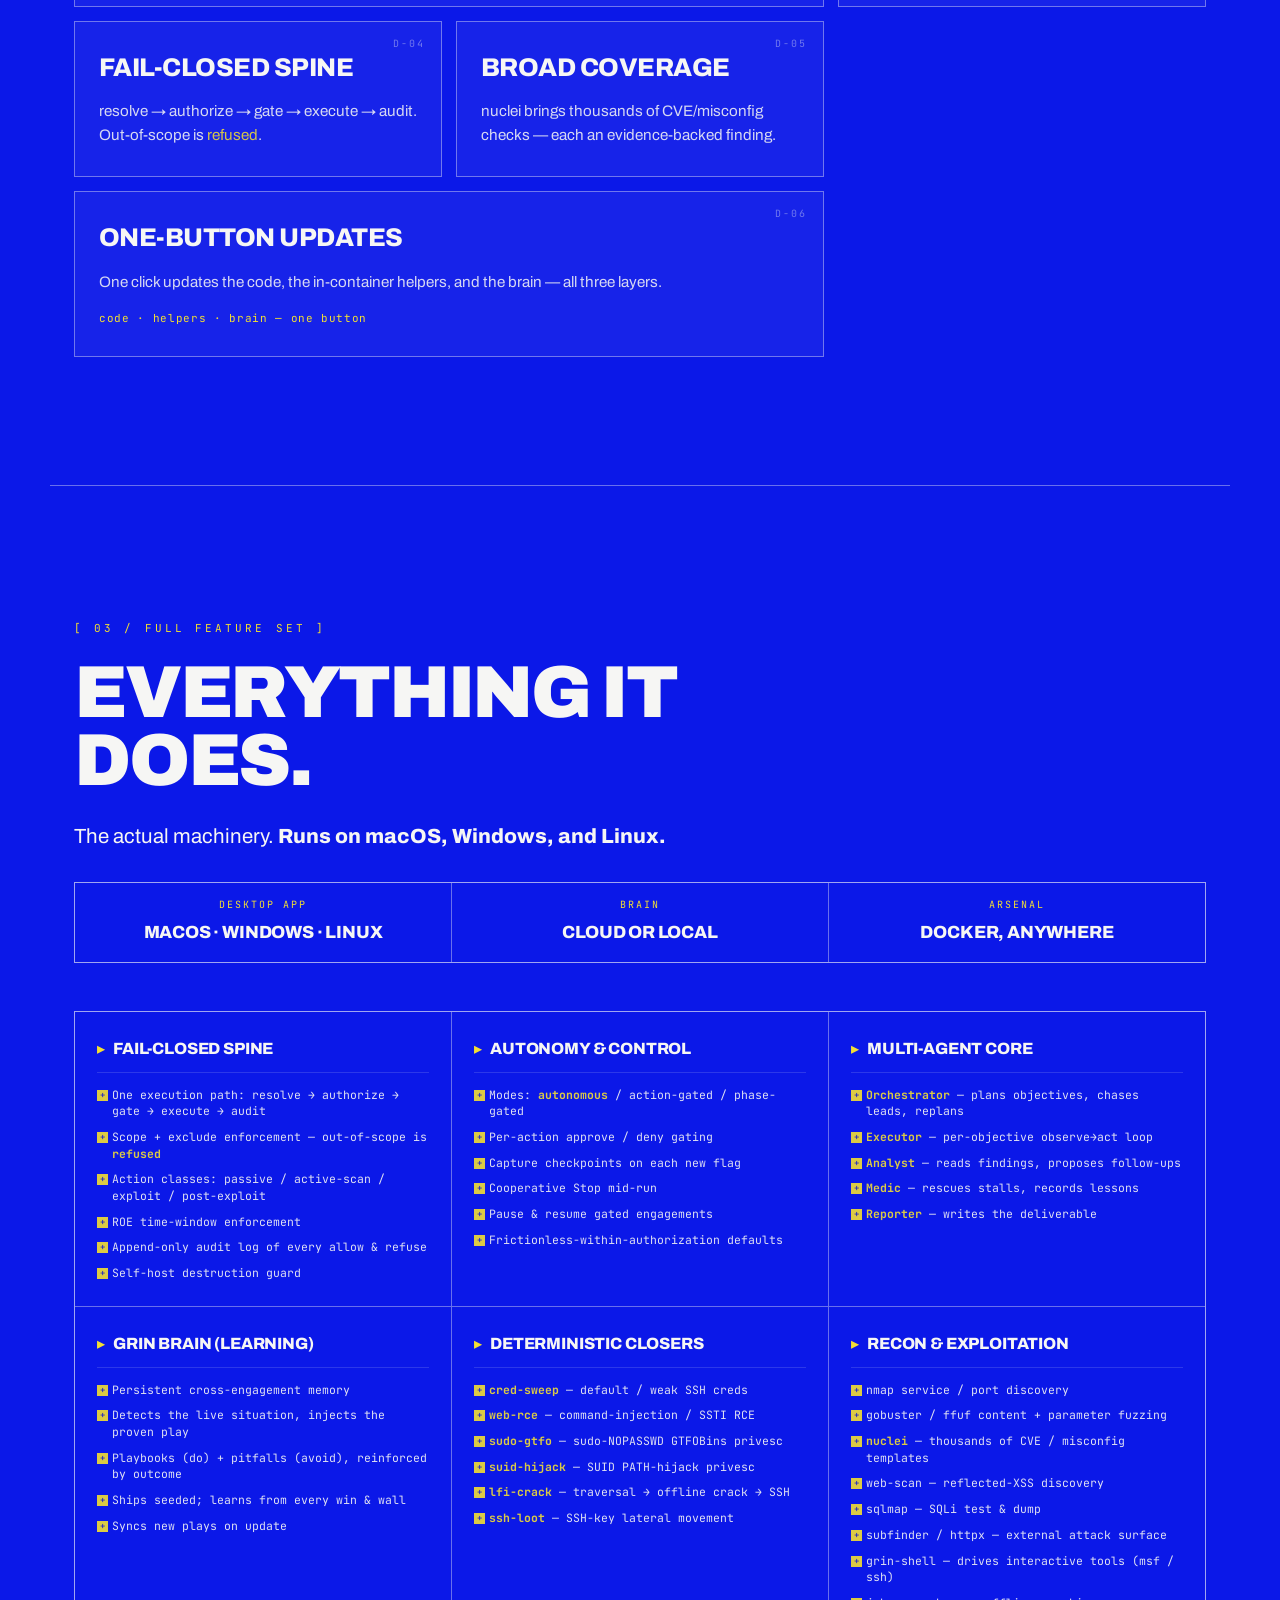
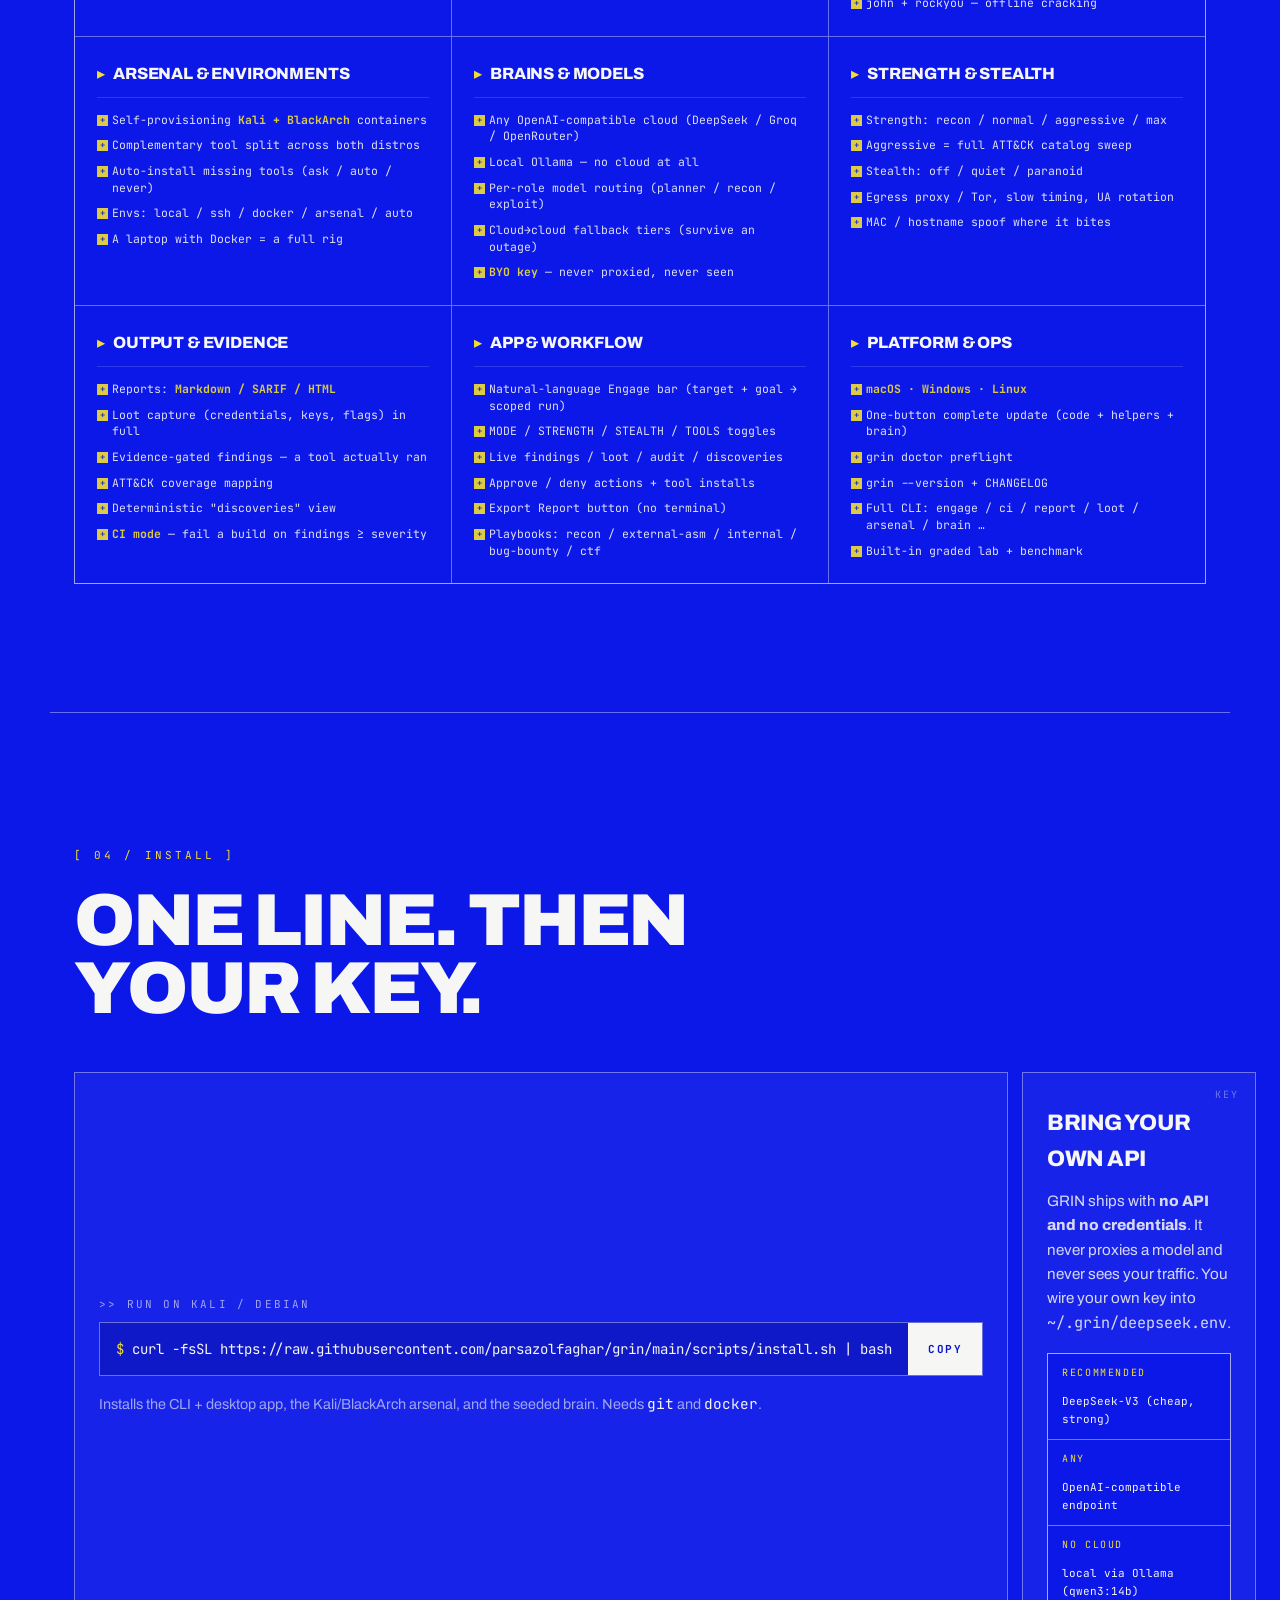
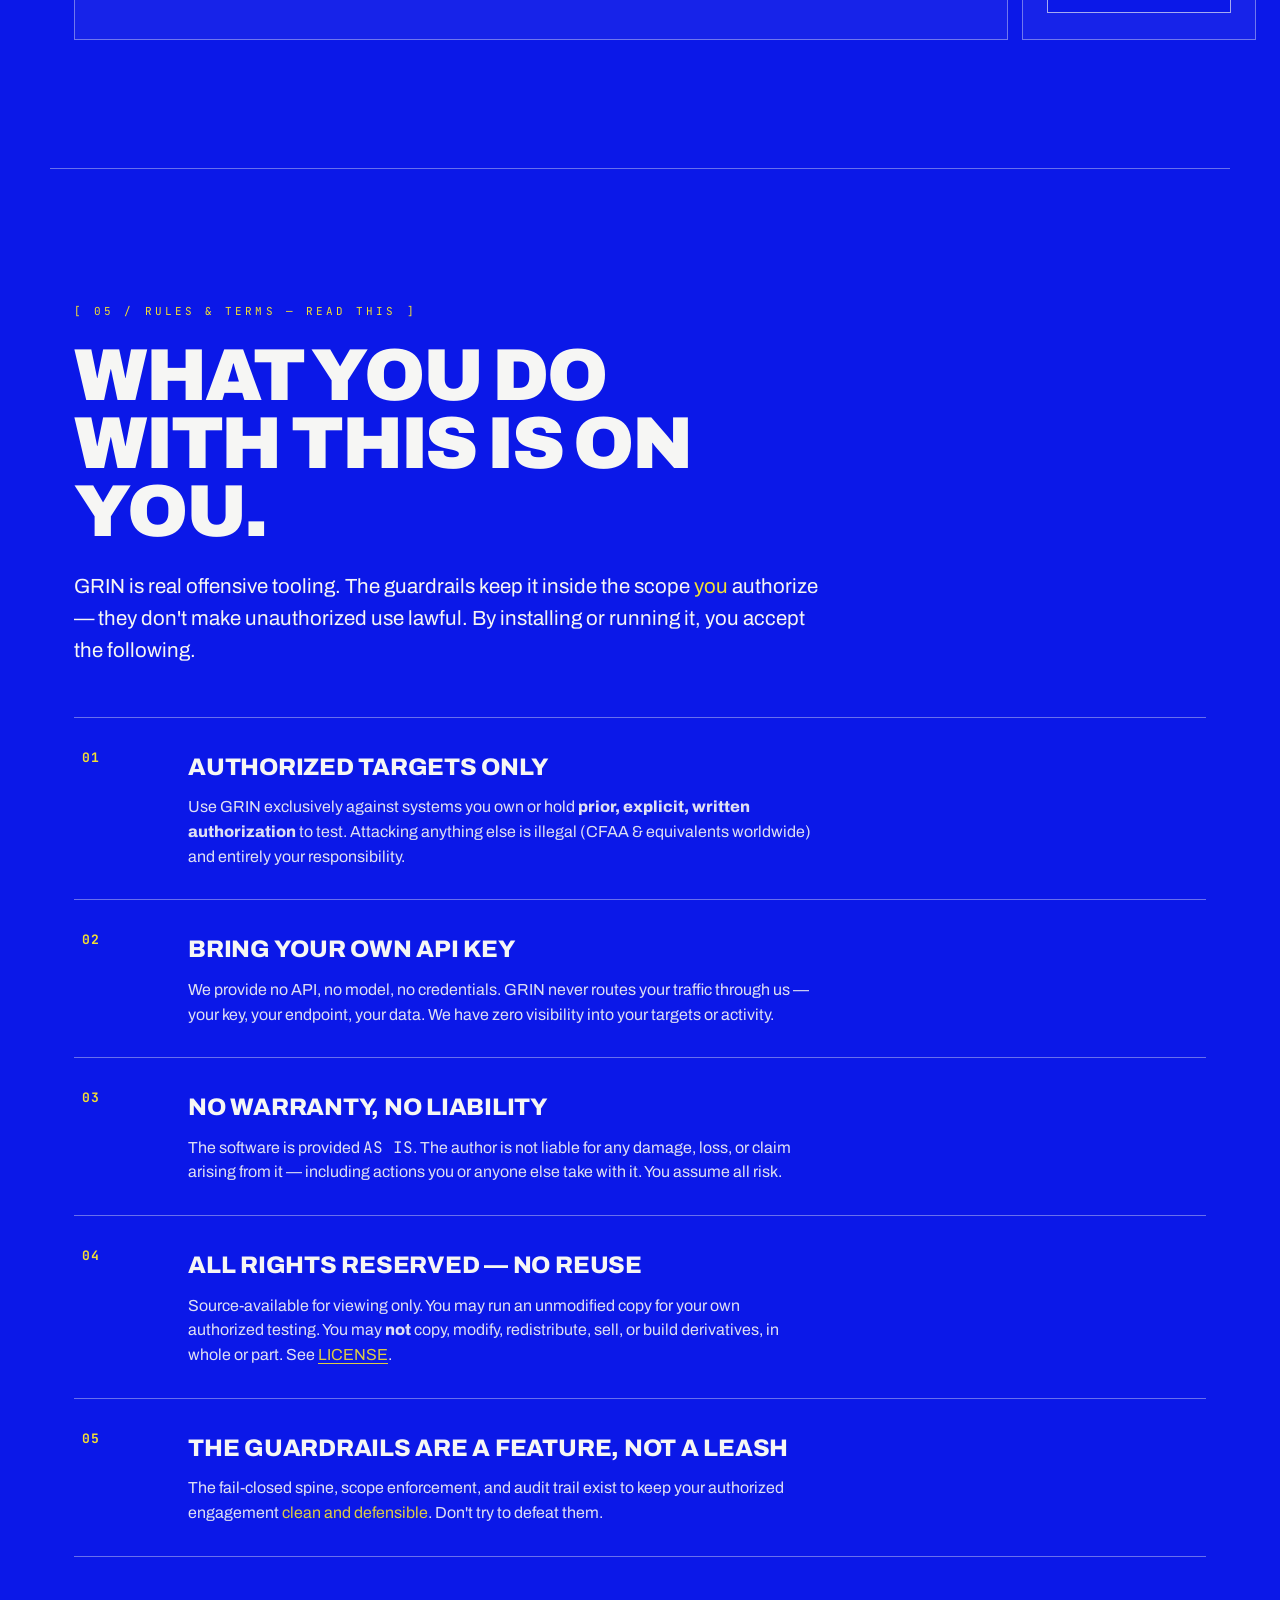
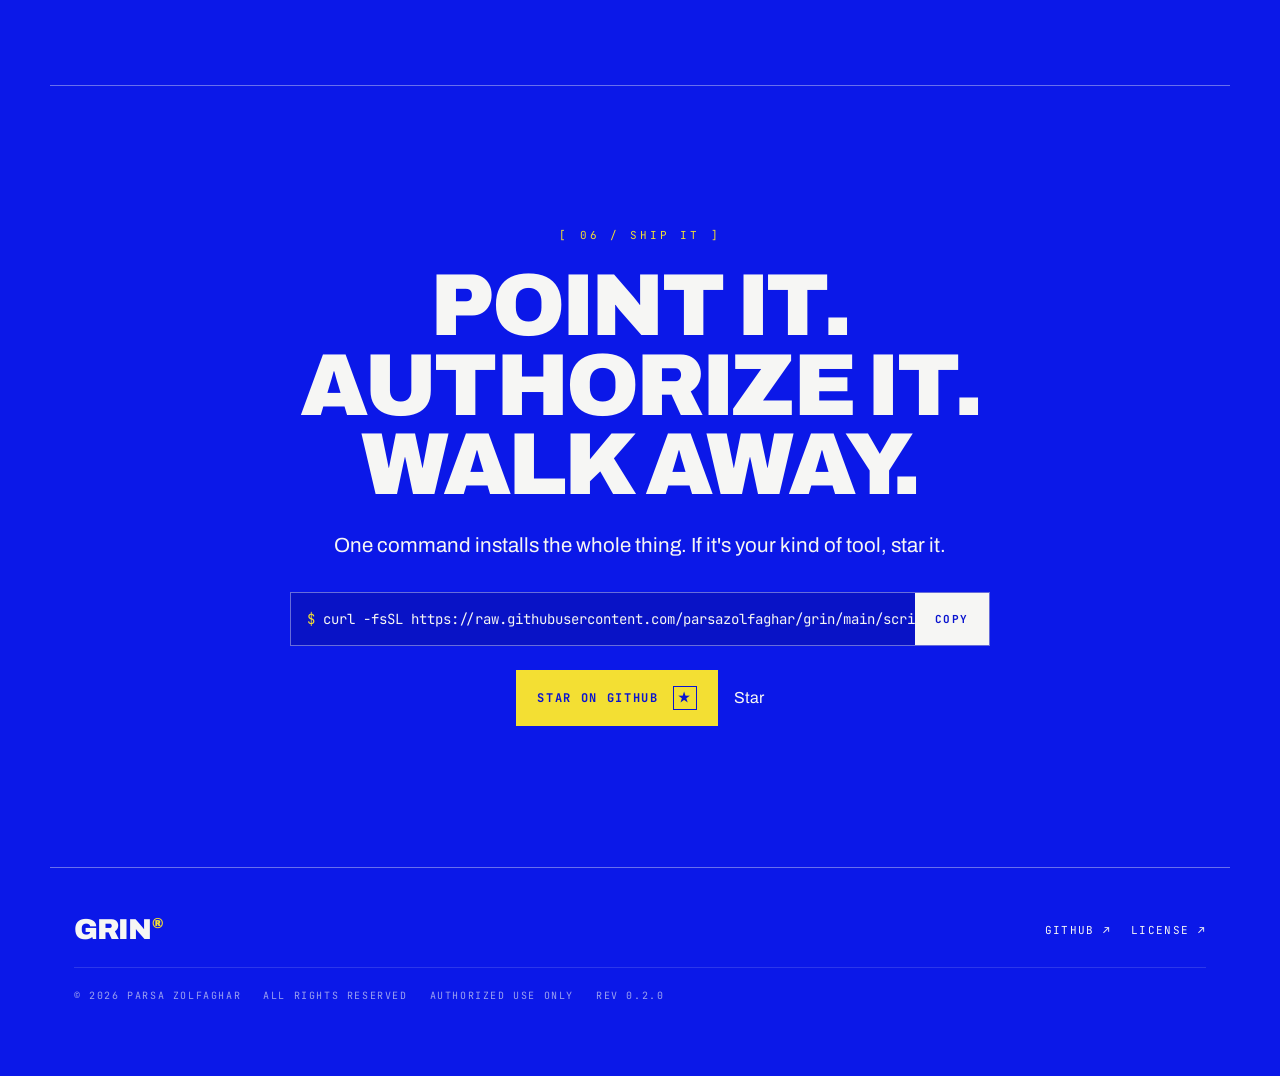
==== commit 17b442b1: "polish(site): audit fixes — reveal safety net, mobile tagline wrap, OG card Full website audit pass:" ====
--- a/site/index.html
+++ b/site/index.html
@@ -8,6 +8,14 @@
 <meta property="og:title" content="GRIN // autonomous red-team orchestrator">
 <meta property="og:description" content="Deterministic exploit closers. A learning brain. Kali+BlackArch arsenal. Fail-closed by design. Bring your own key.">
 <meta property="og:type" content="website">
+<meta property="og:url" content="https://parsazolfaghar.github.io/grin/">
+<meta property="og:image" content="https://parsazolfaghar.github.io/grin/og.png">
+<meta property="og:image:width" content="1200">
+<meta property="og:image:height" content="630">
+<meta name="twitter:card" content="summary_large_image">
+<meta name="twitter:title" content="GRIN // autonomous red-team orchestrator">
+<meta name="twitter:description" content="Foothold → root → flag, fully autonomous. Fail-closed by design. Bring your own key.">
+<meta name="twitter:image" content="https://parsazolfaghar.github.io/grin/og.png">
 <meta name="theme-color" content="#0b18e8">
 <link rel="icon" href="data:image/svg+xml,%3Csvg xmlns='http://www.w3.org/2000/svg' viewBox='0 0 32 32'%3E%3Crect width='32' height='32' fill='%230b18e8'/%3E%3Ctext x='16' y='23' font-family='monospace' font-size='20' font-weight='bold' fill='%23f3df33' text-anchor='middle'%3EG%3C/text%3E%3C/svg%3E">
 <link rel="preconnect" href="https://fonts.googleapis.com">
--- a/site/style.css
+++ b/site/style.css
@@ -94,7 +94,7 @@
 .hero-logo{width:clamp(120px,17vw,168px);aspect-ratio:1;border:1px solid var(--line);background:var(--blue-deep);padding:6px;box-shadow:0 0 50px rgba(0,0,0,.3)}
 .hero-logo img{width:100%;height:100%;object-fit:cover;display:block;image-rendering:auto}
 .hero-word{font-family:var(--grot);font-weight:900;text-transform:uppercase;font-size:clamp(4rem,15vw,11rem);line-height:.82;letter-spacing:-.05em;margin:clamp(14px,2.5vw,26px) 0 0;text-shadow:0 0 30px rgba(0,0,0,.25)}
-.hero-tag{font-size:clamp(1.05rem,2vw,1.5rem);max-width:34ch;line-height:1.3;color:var(--ink);margin-top:16px;font-weight:600}
+.hero-tag{font-size:clamp(1.05rem,2vw,1.5rem);max-width:min(34ch,100%);line-height:1.3;color:var(--ink);margin-top:16px;font-weight:600;text-wrap:balance;overflow-wrap:break-word}
 .hero-cmd{margin-top:clamp(26px,4vw,40px);width:100%;max-width:720px}
 .cmd-label{font-family:var(--mono);font-size:11px;letter-spacing:.2em;color:var(--dim);margin-bottom:9px;text-align:left}
 .cmd-row{display:flex;border:1px solid var(--line);background:rgba(7,15,158,.45);text-align:left}
